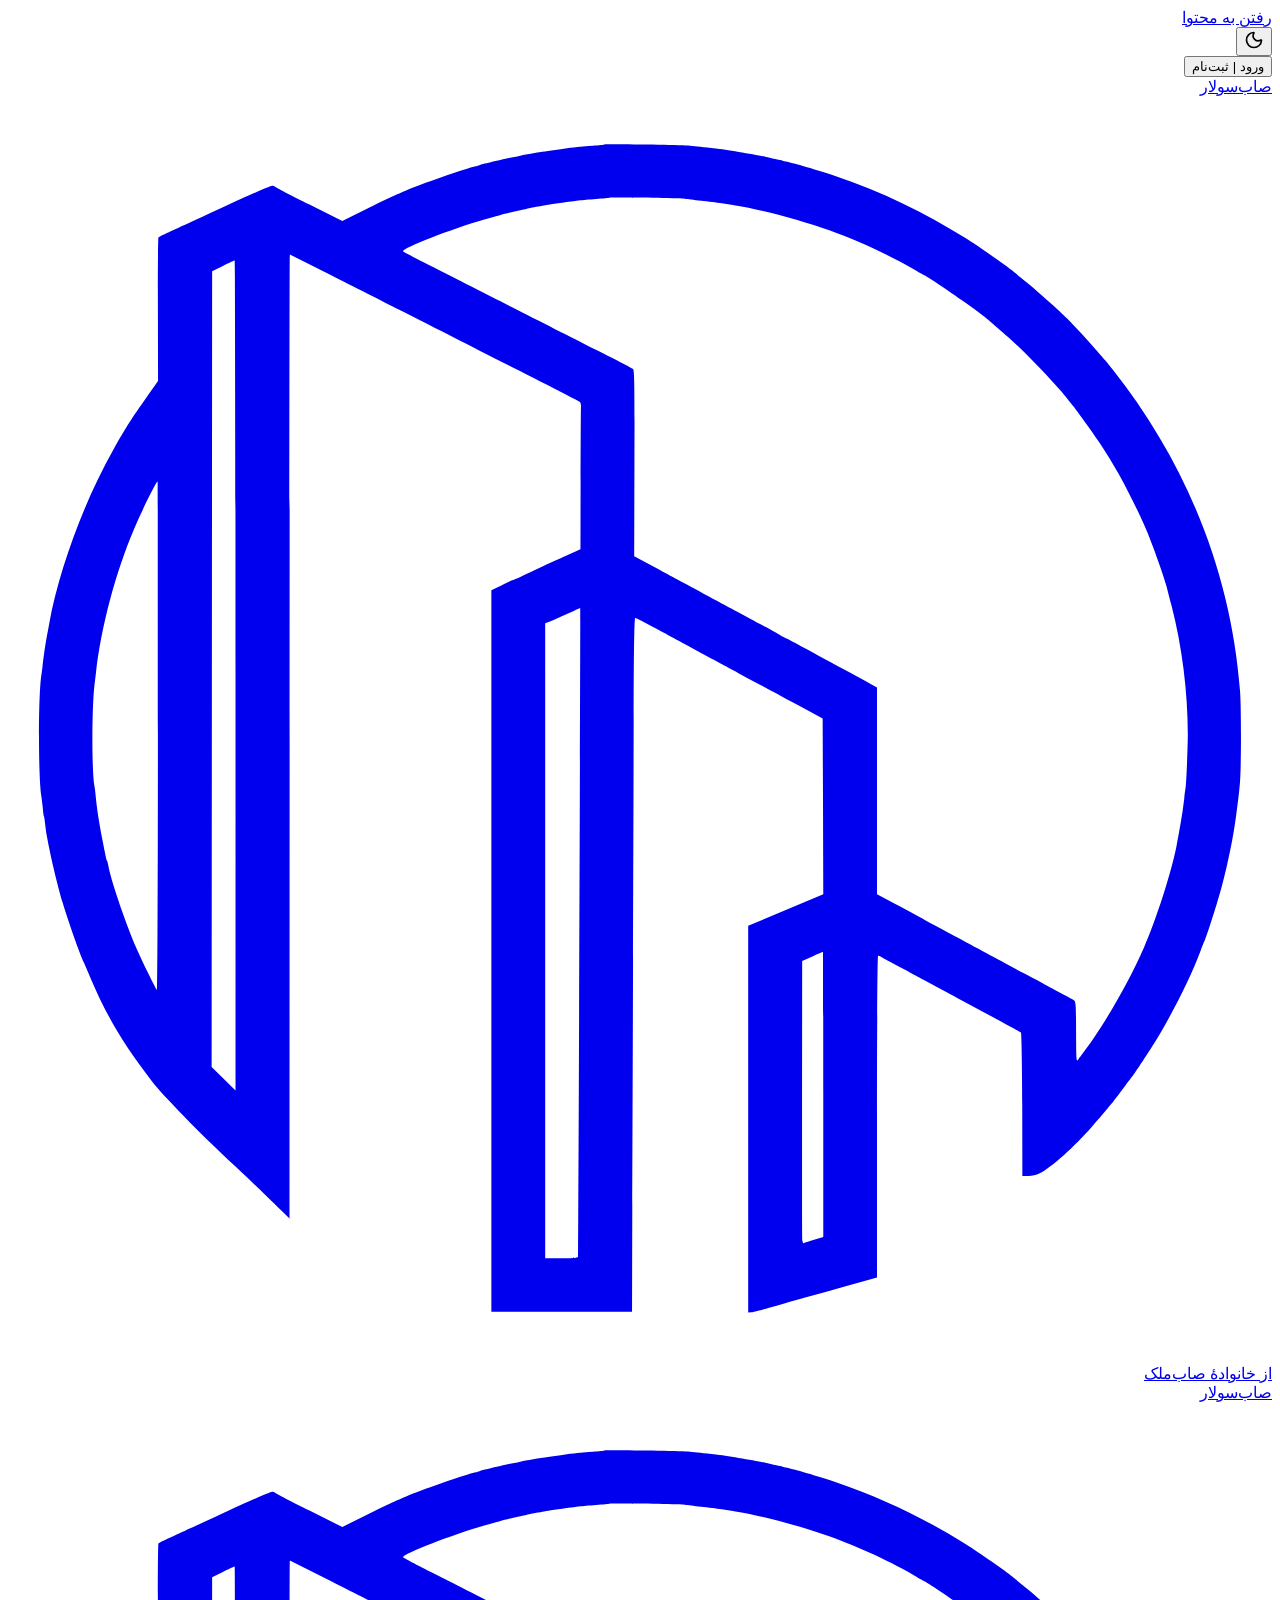
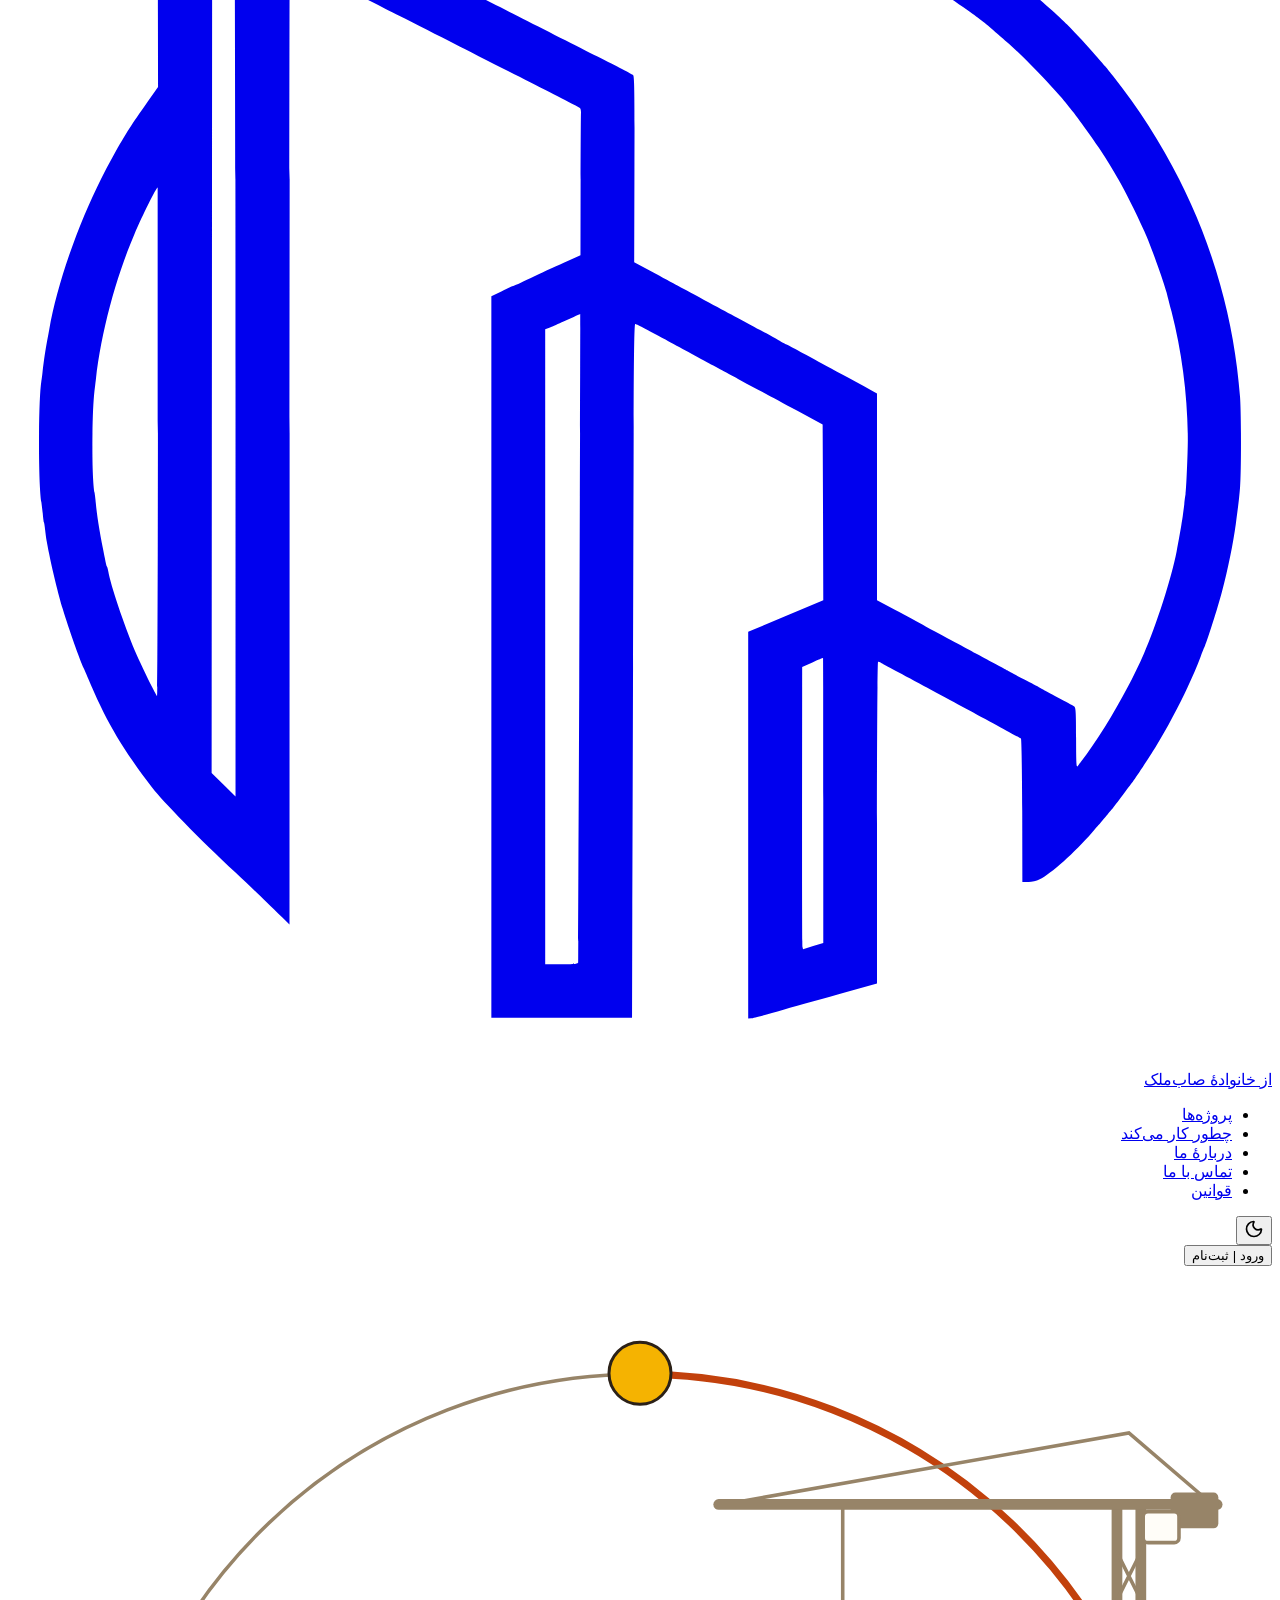
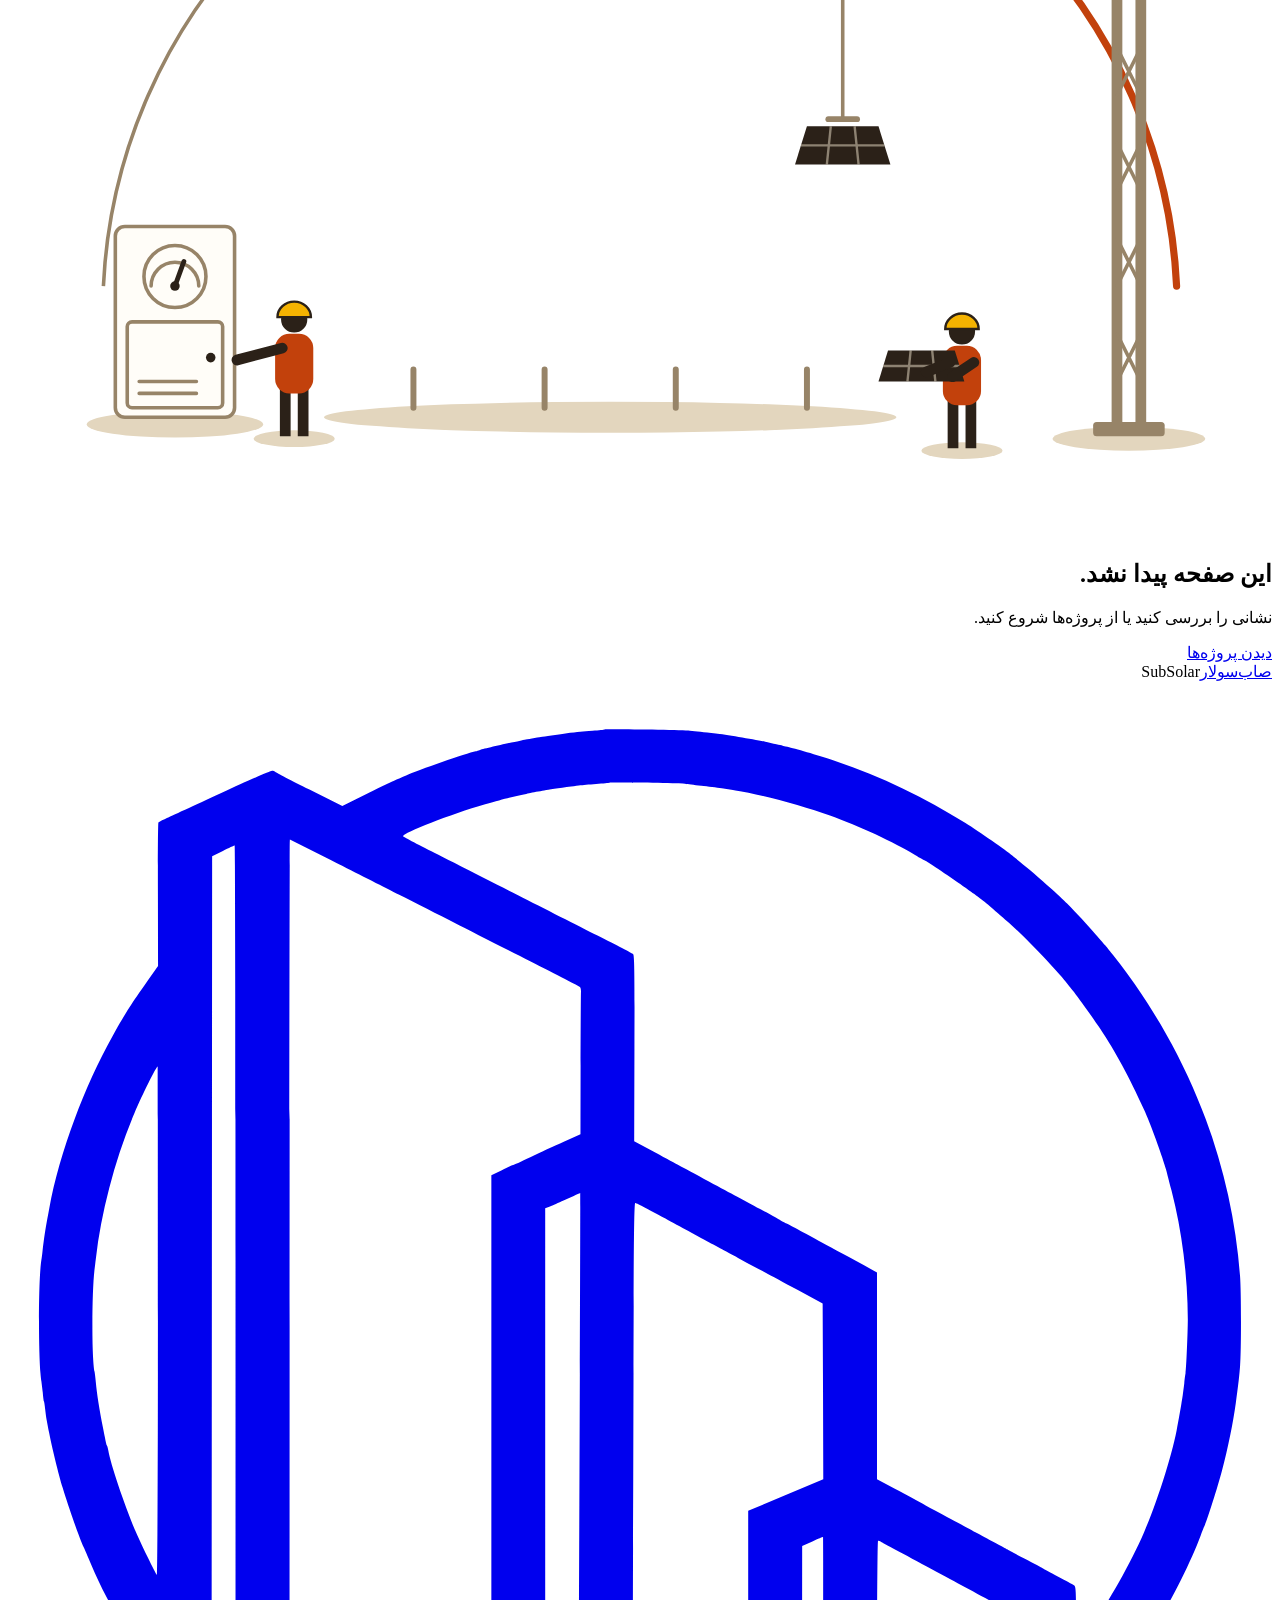
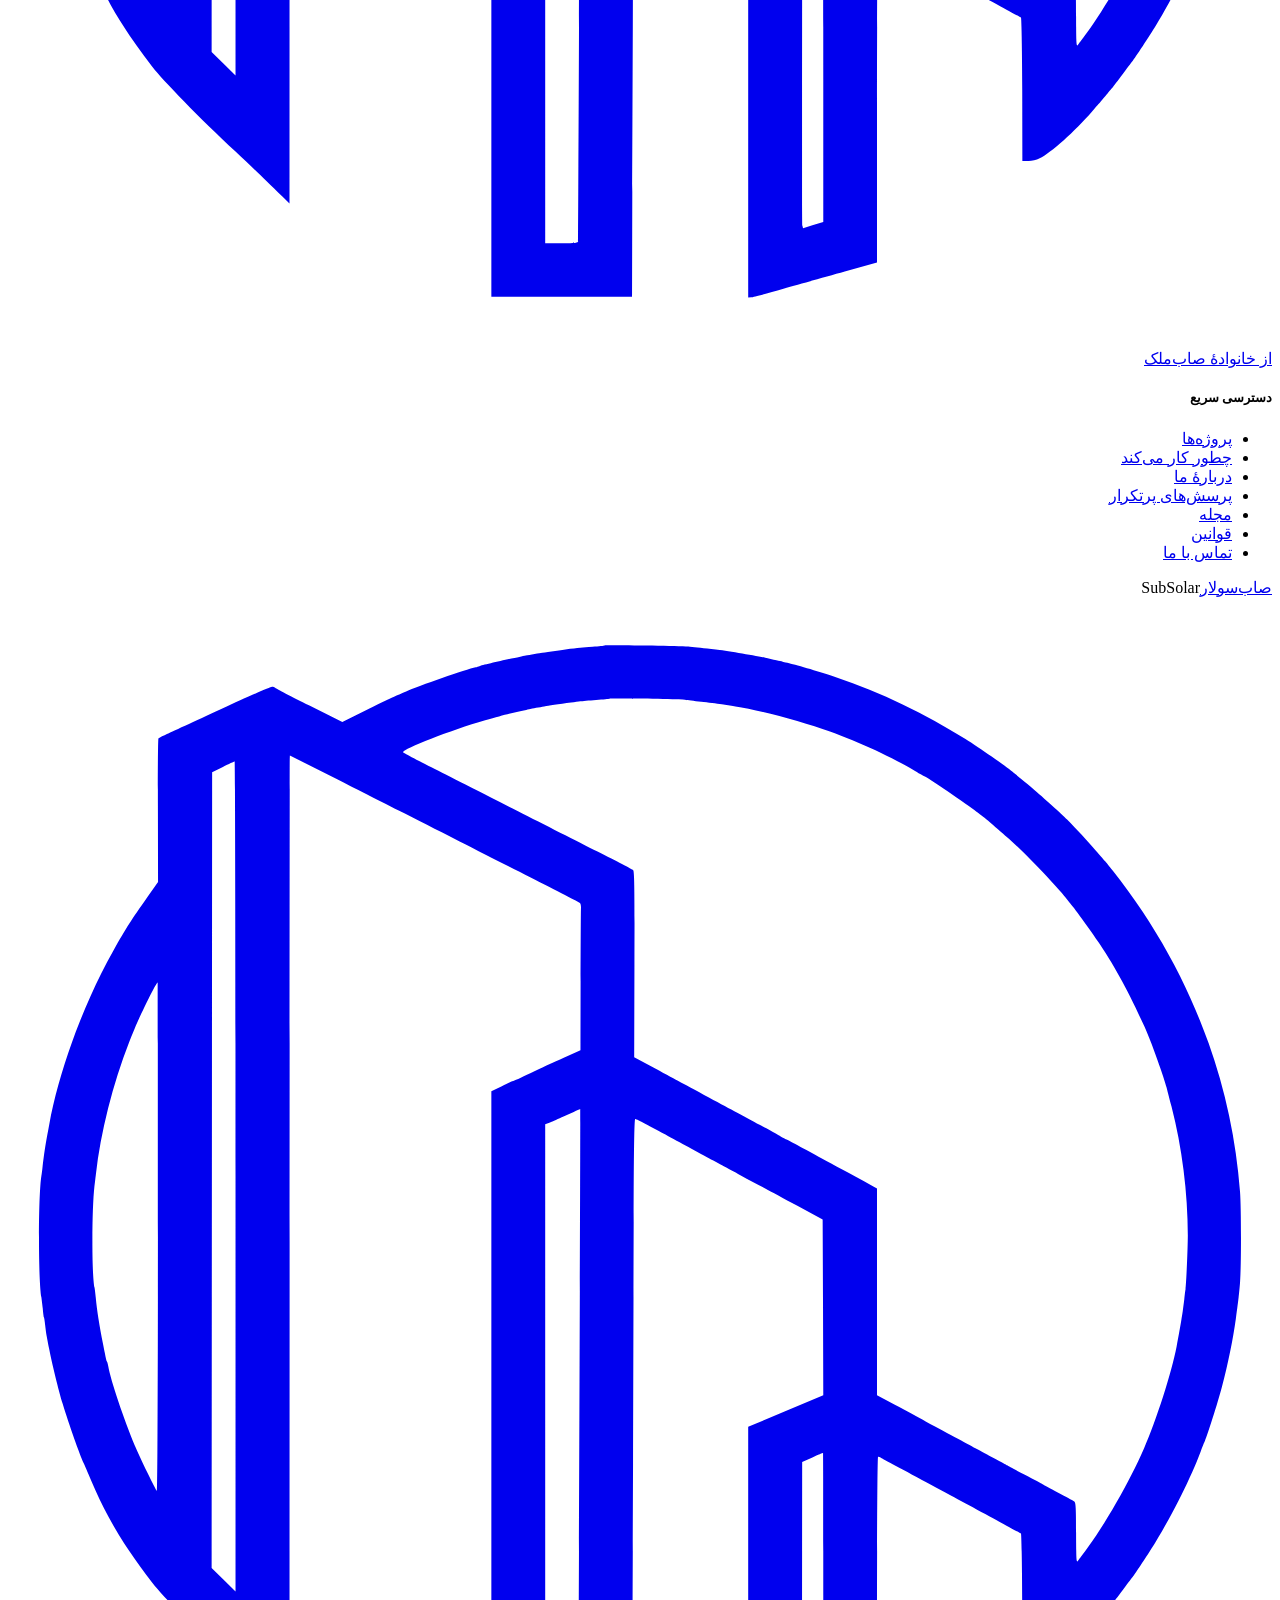
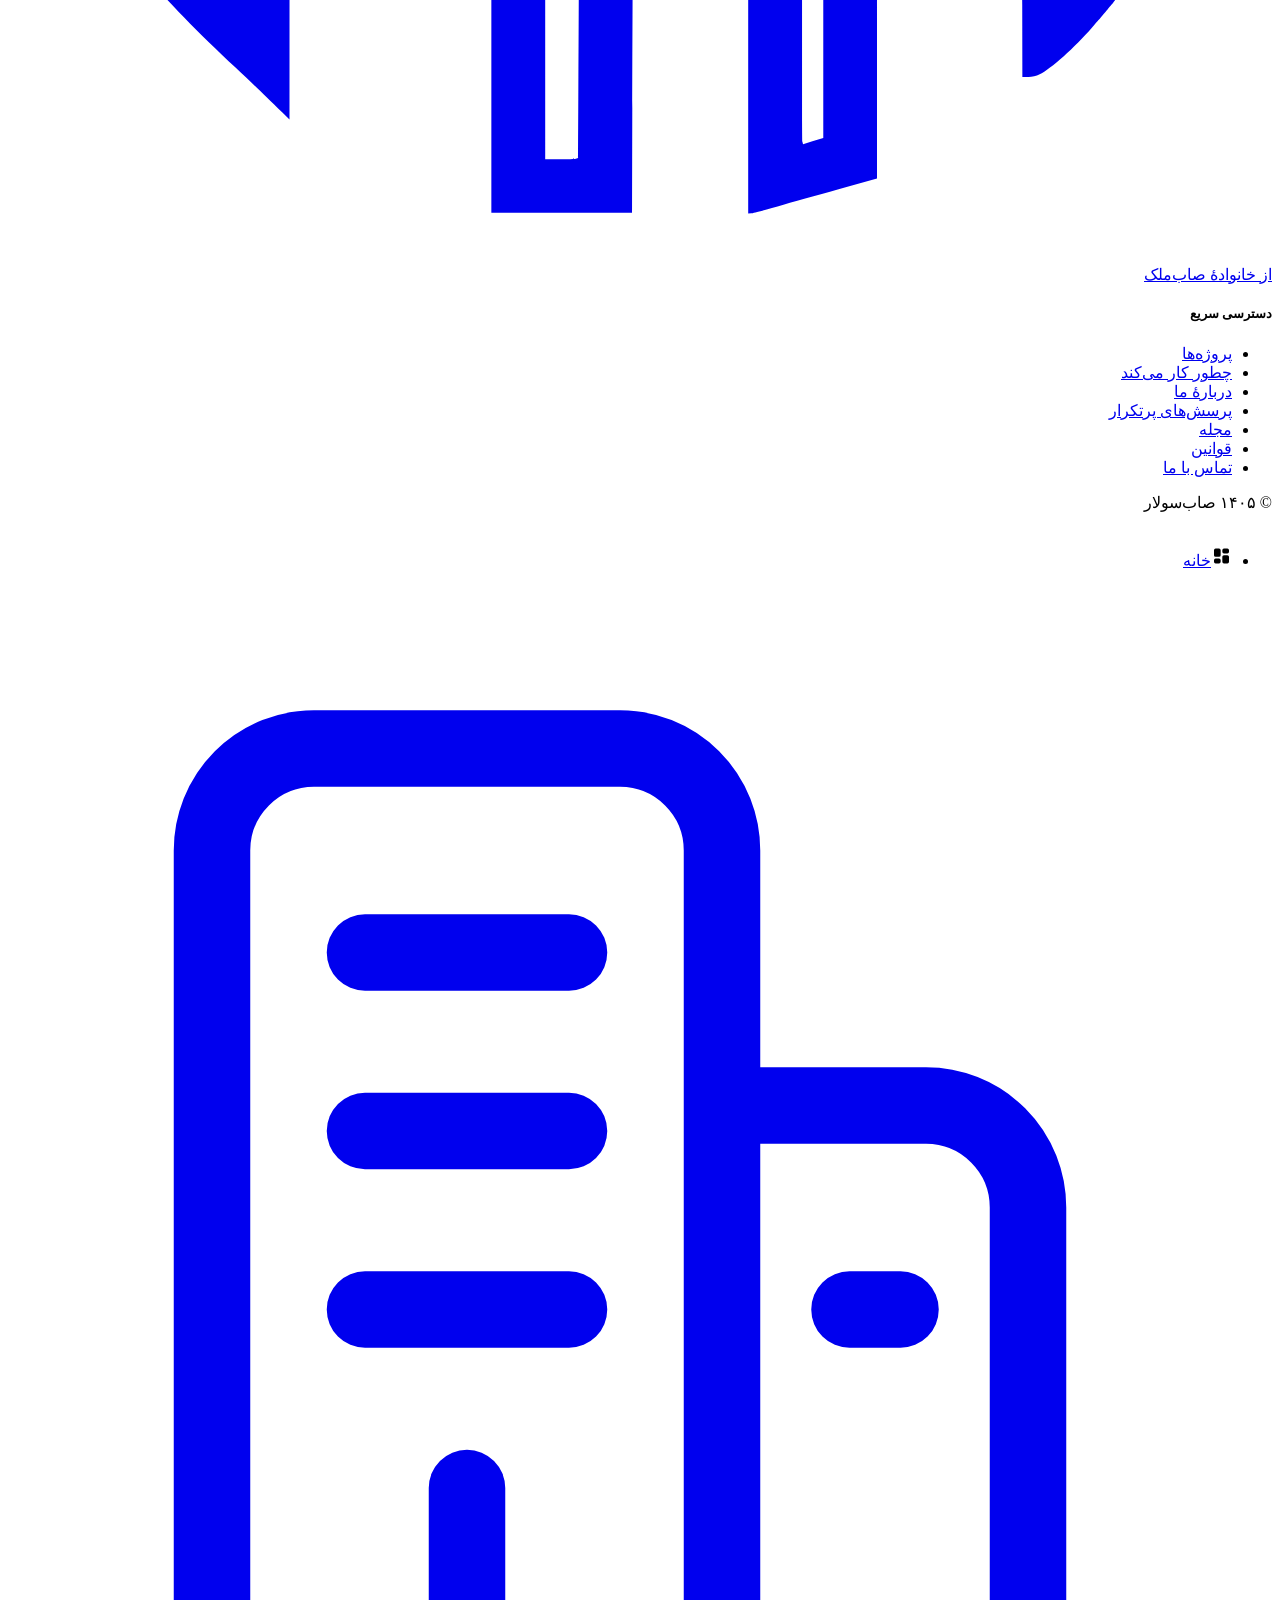
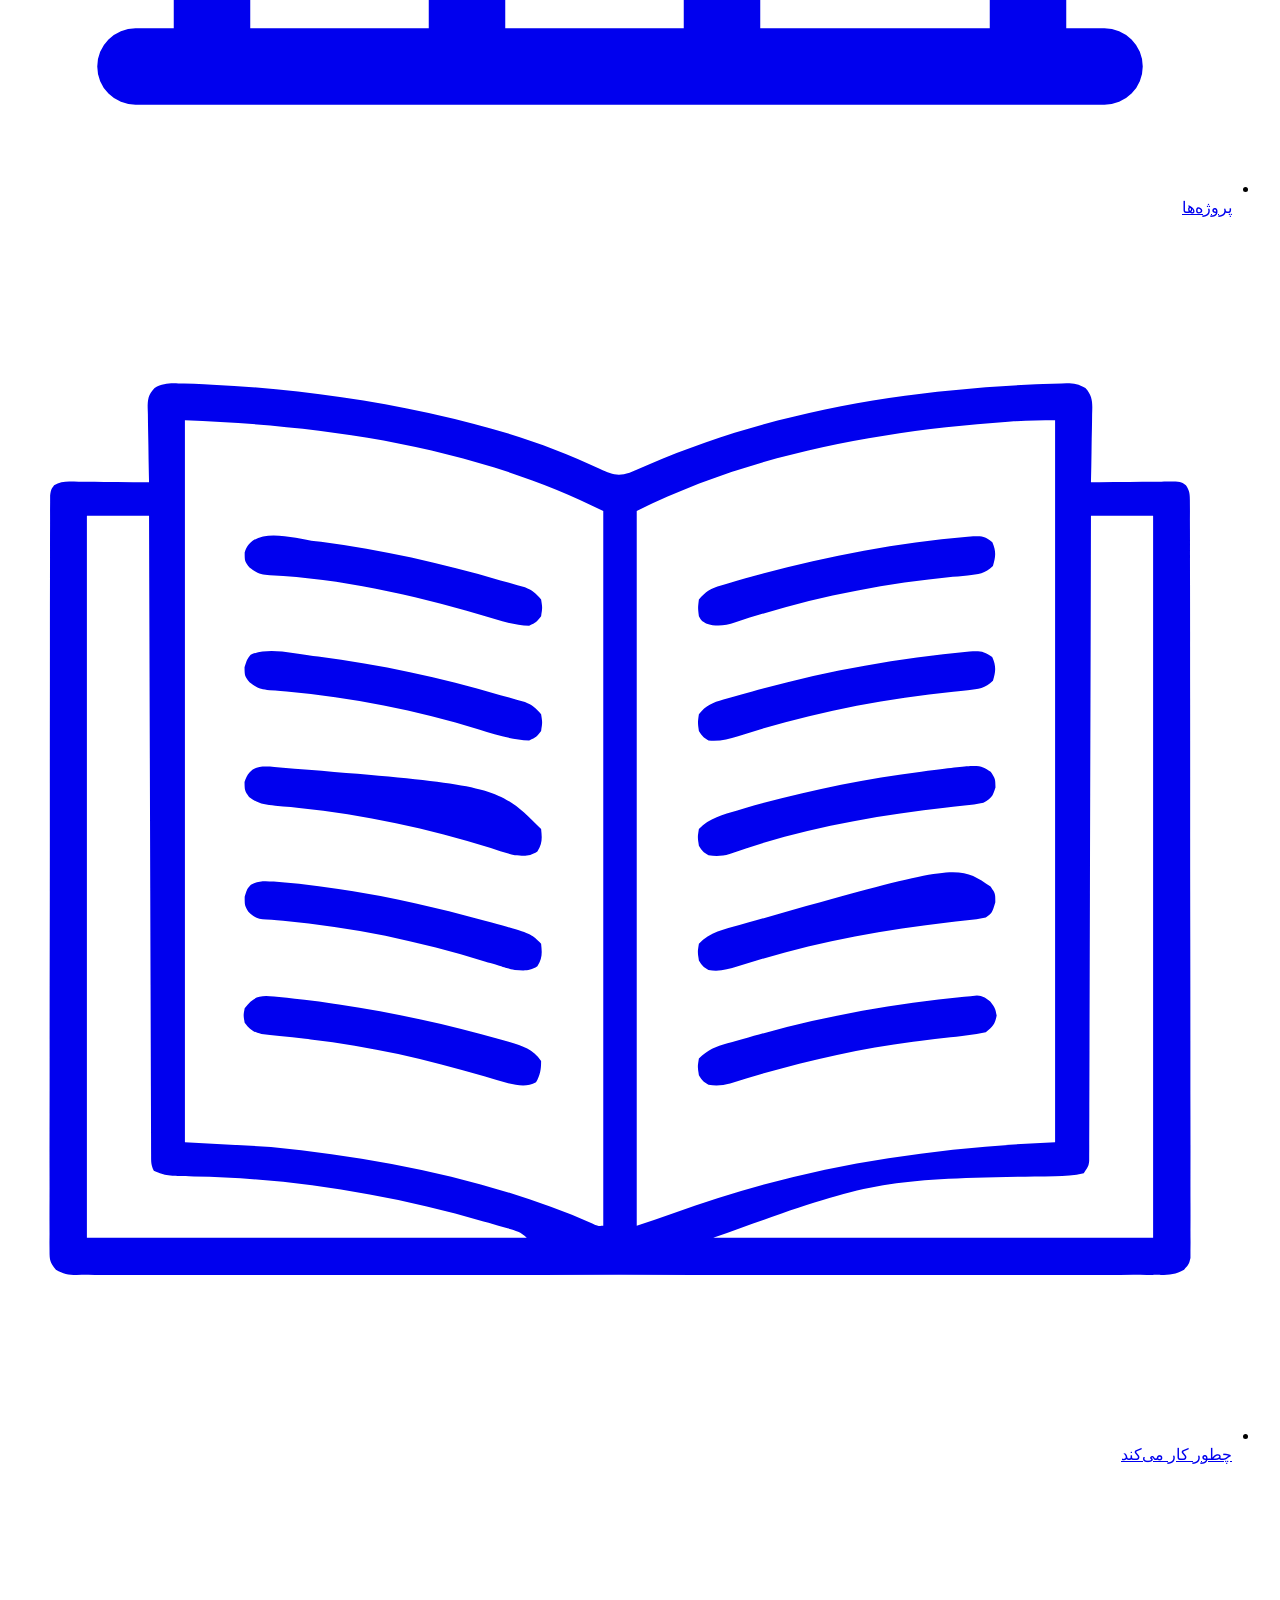
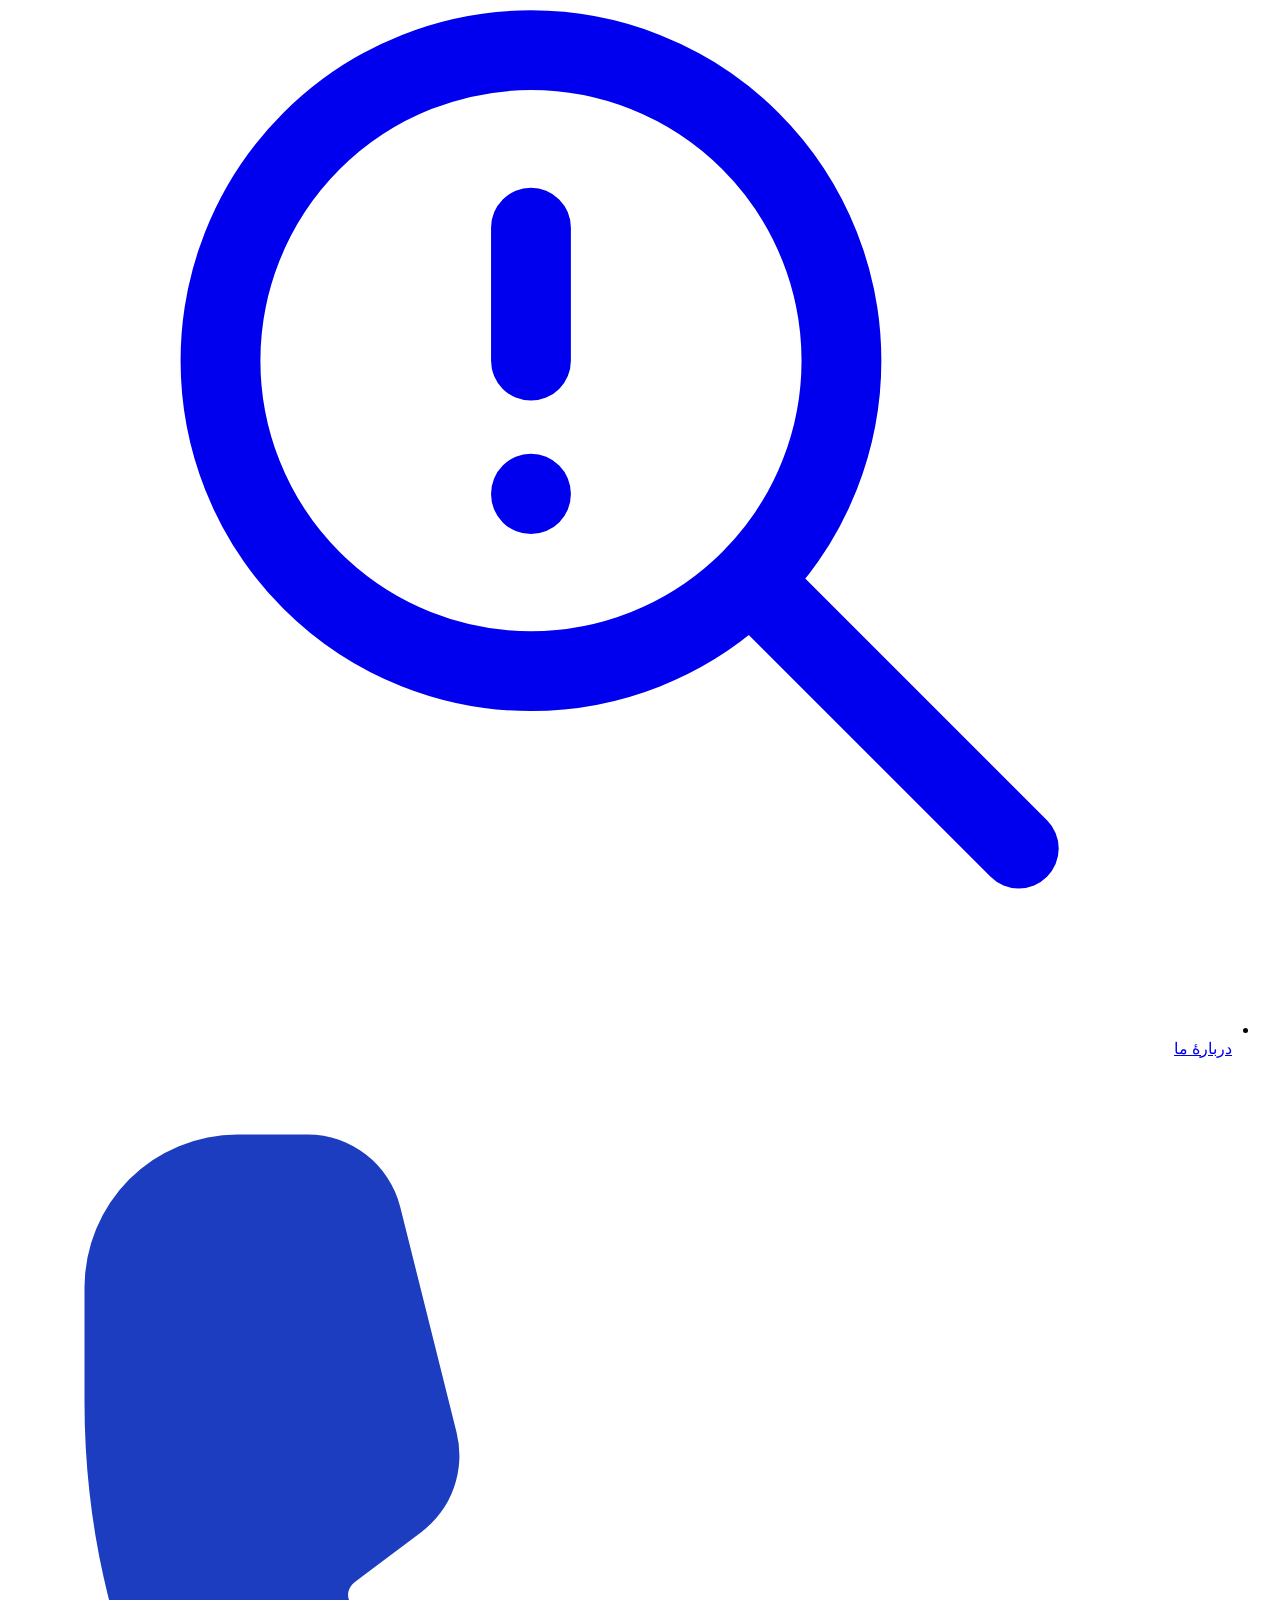
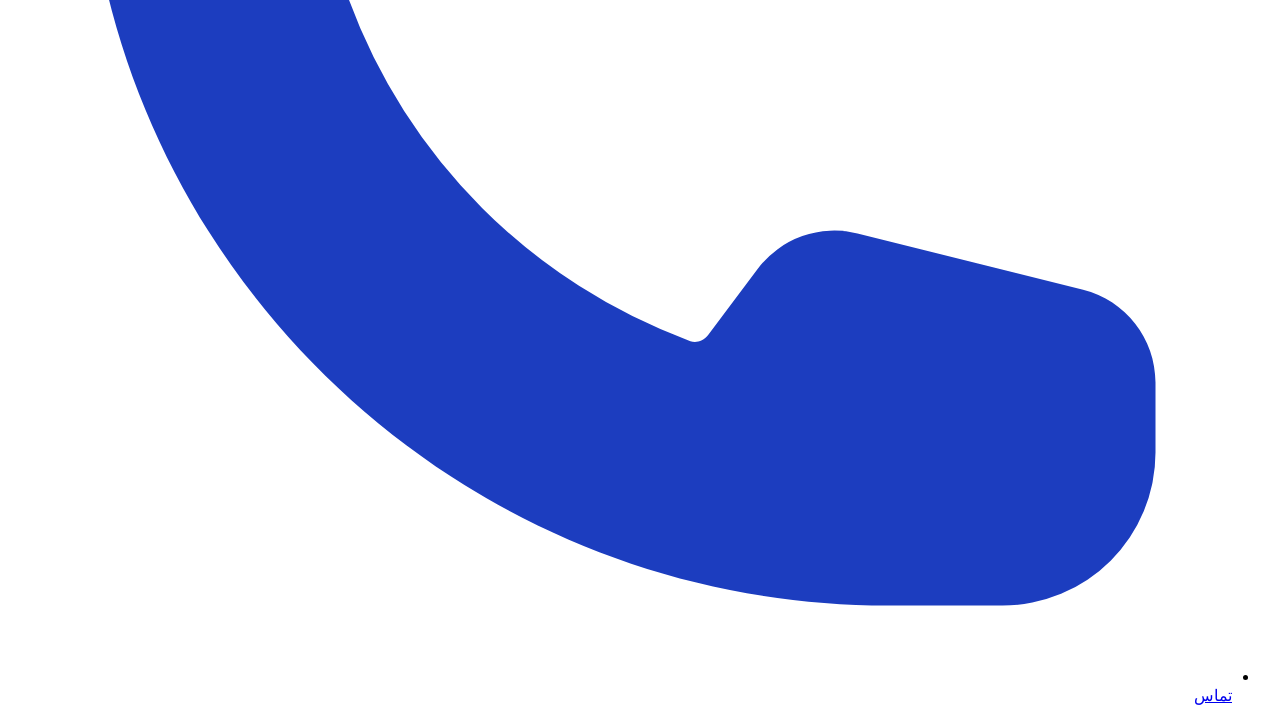
==== 404/index.html @ 93c6f314 "publish: Subsolar v0 static preview from frontend 1aba2d8 Static export (noindex) of the Subsolar v0" ====
<!DOCTYPE html><html lang="fa" dir="rtl"><head><meta charSet="utf-8" data-next-head=""/><meta name="viewport" content="width=device-width, initial-scale=1" data-next-head=""/><link rel="icon" type="image/svg+xml" href="/subsolar-preview/img/subsolar/favicon.svg" data-next-head=""/><meta name="theme-color" content="#1A140F" media="(prefers-color-scheme: dark)" data-next-head=""/><title data-next-head="">این صفحه پیدا نشد | صاب‌سولار</title><link rel="canonical" href="https://subsolar.ir" data-next-head=""/><meta name="robots" content="noindex, nofollow" data-next-head=""/><meta property="og:type" content="website" data-next-head=""/><meta property="og:title" content="این صفحه پیدا نشد | صاب‌سولار" data-next-head=""/><meta property="og:url" content="https://subsolar.ir" data-next-head=""/><meta property="og:image" content="https://subsolar.ir/img/subsolar/og-default.png" data-next-head=""/><meta property="og:site_name" content="صاب‌سولار | SubSolar" data-next-head=""/><meta property="og:locale" content="fa_IR" data-next-head=""/><meta name="twitter:card" content="summary_large_image" data-next-head=""/><meta name="twitter:title" content="این صفحه پیدا نشد | صاب‌سولار" data-next-head=""/><meta name="twitter:image" content="https://subsolar.ir/img/subsolar/og-default.png" data-next-head=""/><meta name="robots" content="noindex, nofollow"/><script>(function(){try{var t=localStorage.getItem("theme");if(t!=="light"&&t!=="dark"){t=window.matchMedia("(prefers-color-scheme: dark)").matches?"dark":"light"}document.documentElement.dataset.theme=t}catch(e){document.documentElement.dataset.theme="light"}})();</script><link rel="preload" href="/subsolar-preview/fonts/IRANYekanXVF.woff" as="font" type="font/woff" crossorigin="anonymous"/><link rel="preload" href="/subsolar-preview/fonts/IRANYekanXVFaNumVF.woff" as="font" type="font/woff" crossorigin="anonymous"/><link rel="preload" href="/subsolar-preview/_next/static/css/d512f4c40791f683.css" as="style"/><link rel="stylesheet" href="/subsolar-preview/_next/static/css/d512f4c40791f683.css" data-n-g=""/><noscript data-n-css=""></noscript><script defer="" nomodule="" src="/subsolar-preview/_next/static/chunks/polyfills-42372ed130431b0a.js"></script><script src="/subsolar-preview/_next/static/chunks/webpack-9609910c7d26acca.js" defer=""></script><script src="/subsolar-preview/_next/static/chunks/framework-985591a94d9048a8.js" defer=""></script><script src="/subsolar-preview/_next/static/chunks/main-281d80231d2e7c9b.js" defer=""></script><script src="/subsolar-preview/_next/static/chunks/pages/_app-473861c928d5f2e2.js" defer=""></script><script src="/subsolar-preview/_next/static/chunks/523-020c225eddc9751d.js" defer=""></script><script src="/subsolar-preview/_next/static/chunks/681-f64f4e513d760323.js" defer=""></script><script src="/subsolar-preview/_next/static/chunks/250-3224ce54be522d39.js" defer=""></script><script src="/subsolar-preview/_next/static/chunks/pages/404-c03c1ba1278ff488.js" defer=""></script><script src="/subsolar-preview/_next/static/FqkFwFVeNHJ_ckEHjAzyf/_buildManifest.js" defer=""></script><script src="/subsolar-preview/_next/static/FqkFwFVeNHJ_ckEHjAzyf/_ssgManifest.js" defer=""></script></head><body><div id="__next"><div class="ss-site" dir="rtl"><a href="#main" class="sr-only focus:not-sr-only focus:fixed focus:right-4 focus:top-4 focus:z-[70] focus:rounded-full focus:bg-surface focus:px-4 focus:py-2">رفتن به محتوا</a><div dir="rtl" class="sticky top-0 z-50 px-2 pt-2 lg:px-4"><header class="relative z-50 w-full rounded-[20px] bg-white text-[#0F172A] shadow-[0_6px_24px_rgba(28,61,191,0.08)] dark:bg-surface dark:text-ink lg:rounded-[40px]" data-header="submelk"><div dir="ltr" class="flex flex-row items-center justify-between rounded-[inherit] border border-[#1C3DBF] px-5 py-2 lg:hidden"><div dir="rtl" class="flex items-center gap-2"><button type="button" data-theme-toggle="true" aria-label="حالت تیره" class="flex h-10 w-10 items-center justify-center rounded-full text-ink hover:bg-surface-2"><svg xmlns="http://www.w3.org/2000/svg" width="20" height="20" viewBox="0 0 24 24" fill="none" stroke="currentColor" stroke-width="2" stroke-linecap="round" stroke-linejoin="round" class="lucide lucide-moon" aria-hidden="true"><path d="M20.985 12.486a9 9 0 1 1-9.473-9.472c.405-.022.617.46.402.803a6 6 0 0 0 8.268 8.268c.344-.215.825-.004.803.401"></path></svg></button></div><div dir="rtl" class="flex items-center gap-3"><div class="flex items-center justify-end gap-2 text-nowrap text-xs sm:text-sm"><button type="button" class="rounded-full bg-[#1C3DBF] py-2 font-bold text-white transition-colors hover:bg-[#16267A] px-5">ورود | ثبت‌نام</button></div><div class="flex shrink-0 flex-col items-start leading-none"><a class="font-extrabold leading-none text-[20px]" href="/subsolar-preview/">صاب‌سولار</a><a href="https://submelk.net" target="_blank" rel="noopener" data-family-line="true" class="inline-flex items-center gap-1.5 font-medium leading-none text-[12px] ss-link-quiet mt-1"><svg xmlns="http://www.w3.org/2000/svg" aria-hidden="true" viewBox="0 0 1000 1000" class="h-[14px] w-[14px] shrink-0"><g fill="currentColor" transform="matrix(.1 0 0 -.1 0 1000)"><path d="M4719 9616c-2-2-44-7-94-10-85-6-106-8-215-21-59-8-170-24-195-29-11-2-42-7-70-11-27-5-52-9-55-10-3 0-23-4-45-9-67-12-299-66-315-73-8-3-22-7-30-9-69-14-454-148-555-194-22-10-65-28-95-41-30-12-134-62-230-111l-175-87-260 130c-143 72-264 135-269 140-6 5-18 9-28 9s-191-79-401-176-407-188-437-202c-30-13-57-28-60-32-3-5-5-262-4-572l1-563-81-115c-137-195-163-234-276-435-230-408-430-952-504-1370-3-16-10-55-16-85-12-63-27-163-36-241-3-30-7-65-10-79-25-156-25-816 0-960 2-14 7-54 11-89 3-36 7-67 9-70s7-31 10-62c4-31 8-65 10-75 2-11 11-59 21-109 19-102 77-338 107-435 53-172 132-397 168-475 5-11 30-69 56-130 126-296 256-515 484-811 86-111 372-404 660-674 131-123 214-203 371-356l56-55 1 3783c0 2081 1 3797 1 3814l1 31 323-163c177-90 421-214 542-275s319-162 440-223c121-62 391-199 600-305s385-197 390-201c6-5 9-23 8-42-1-18-2-278-3-578l-1-545-132-60c-73-32-192-88-265-122-73-35-135-63-138-63-2 0-42-18-87-40l-83-41V382h1113l2 832c2 457 4 1326 6 1931s4 1466 5 1913c1 554 5 812 12 812 6 0 43-17 82-39 39-21 103-55 141-76 39-21 117-63 175-95s141-77 185-100 103-55 130-70c28-15 79-43 115-62 183-98 272-146 455-245l200-108 3-696 2-695-297-124-297-125V375l25 2c13 1 128 32 254 68 127 36 345 97 485 136l255 71v1270c0 699 4 1272 8 1275s13 0 20-5 62-35 122-67c61-32 187-100 280-150 94-51 211-114 260-140 223-119 441-238 449-245 4-5 9-262 10-571l1-563 45-1c28-1 63 8 92 22 86 42 280 215 413 369 28 31 55 62 60 68 6 6 30 36 55 66s47 57 51 60c3 3 39 50 80 105s76 102 79 105c9 9 137 204 178 271 140 230 284 520 358 719 13 36 28 74 34 85 19 42 100 297 134 426 48 182 88 378 110 539 20 150 26 198 33 285 10 126 10 588 0 720-69 917-417 1796-1006 2540-31 39-58 72-61 75s-36 41-75 85c-58 67-156 173-226 244-48 50-228 210-314 281-55 45-109 90-120 99-44 37-265 191-370 257-315 200-669 370-1025 490-108 37-308 96-370 110-19 4-39 9-45 10-5 2-23 6-40 9-16 3-55 12-85 20-58 14-334 61-410 69-99 11-157 17-205 22-57 7-670 15-676 10m646-430c22-3 85-10 140-16s125-15 155-20 73-12 95-16c178-26 530-119 748-199 228-82 508-212 673-312 39-24 74-43 77-43 10 0 317-209 392-266 38-30 82-63 97-74 14-12 41-34 60-51 18-16 63-55 100-87 117-99 427-421 477-496 8-11 18-23 21-26 16-12 165-216 237-325 132-200 227-375 353-650 46-100 151-391 176-485 2-8 19-76 39-150 83-323 129-681 129-1020 0-109-12-394-18-427-2-10-7-45-10-78-4-33-9-71-11-85s-6-43-10-65c-4-33-24-141-40-226-39-204-160-581-257-803-125-288-337-651-501-861-4-5-14-19-22-30-13-18-14 9-15 220 0 218-2 241-17 251-10 6-67 37-128 69-60 32-114 61-120 65-5 4-68 38-140 75-71 37-134 71-140 75-5 4-50 29-100 55-49 26-112 60-140 75-49 27-214 116-405 218-52 28-160 86-240 129l-145 78v1636l-50 28c-147 80-301 164-390 211-55 29-139 75-188 102-48 26-89 48-91 48-3 0-31 15-63 34-32 18-96 53-143 78-133 72-212 114-405 218-99 53-209 113-245 132s-128 69-205 111l-141 76 2 735c2 582 0 737-10 745-7 6-134 72-282 147s-431 218-629 319-481 244-630 320c-148 75-274 140-278 145-21 20 368 173 648 254 151 44 215 61 325 82 14 3 32 7 40 9 8 3 33 7 55 10 22 4 47 8 55 10 15 5 110 18 205 30 28 4 60 8 73 10s69 7 125 11c56 3 103 8 105 9 6 5 565-3 607-9M1800 5416V2132l-94 94-95 93 2 3148 2 3147 85 42c47 24 88 43 93 43 4 1 7-1477 7-3283m-614-481c0-1108-3-2012-7-2008-13 13-134 263-177 363-84 200-191 518-208 620-3 19-8 38-11 42-5 9-5 8-32 143-26 129-49 273-56 355-3 36-8 74-10 85-23 107-23 615-1 805 3 19 7 60 11 90 41 367 155 798 305 1150 65 152 173 370 184 370 1 0 2-907 2-2015m3338-427c-6-1993-13-3670-13-3688-1-13-21-16-131-16l-130 1v5023l38 15c20 8 69 29 107 47 90 42 130 59 132 60 1 0 0-649-3-1442m1926-2406V974l-80-25-80-26-5 21c-2 12-3 514-3 1117l1 1096 81 36c45 19 82 35 84 36 1 1 2-507 2-1127"></path></g></svg><span>از خانوادهٔ صاب‌ملک</span></a></div></div></div><div class="hidden flex-row justify-between rounded-[inherit] border border-[#1C3DBF] px-8 lg:flex"><div class="flex flex-1 basis-[663px] items-center"><div class="ml-9 flex flex-shrink-0 flex-grow-0 items-center"><div class="flex shrink-0 flex-col items-start leading-none"><a class="font-extrabold leading-none text-[22px]" href="/subsolar-preview/">صاب‌سولار</a><a href="https://submelk.net" target="_blank" rel="noopener" data-family-line="true" class="inline-flex items-center gap-1.5 font-medium leading-none text-[12px] ss-link-quiet mt-1"><svg xmlns="http://www.w3.org/2000/svg" aria-hidden="true" viewBox="0 0 1000 1000" class="h-[14px] w-[14px] shrink-0"><g fill="currentColor" transform="matrix(.1 0 0 -.1 0 1000)"><path d="M4719 9616c-2-2-44-7-94-10-85-6-106-8-215-21-59-8-170-24-195-29-11-2-42-7-70-11-27-5-52-9-55-10-3 0-23-4-45-9-67-12-299-66-315-73-8-3-22-7-30-9-69-14-454-148-555-194-22-10-65-28-95-41-30-12-134-62-230-111l-175-87-260 130c-143 72-264 135-269 140-6 5-18 9-28 9s-191-79-401-176-407-188-437-202c-30-13-57-28-60-32-3-5-5-262-4-572l1-563-81-115c-137-195-163-234-276-435-230-408-430-952-504-1370-3-16-10-55-16-85-12-63-27-163-36-241-3-30-7-65-10-79-25-156-25-816 0-960 2-14 7-54 11-89 3-36 7-67 9-70s7-31 10-62c4-31 8-65 10-75 2-11 11-59 21-109 19-102 77-338 107-435 53-172 132-397 168-475 5-11 30-69 56-130 126-296 256-515 484-811 86-111 372-404 660-674 131-123 214-203 371-356l56-55 1 3783c0 2081 1 3797 1 3814l1 31 323-163c177-90 421-214 542-275s319-162 440-223c121-62 391-199 600-305s385-197 390-201c6-5 9-23 8-42-1-18-2-278-3-578l-1-545-132-60c-73-32-192-88-265-122-73-35-135-63-138-63-2 0-42-18-87-40l-83-41V382h1113l2 832c2 457 4 1326 6 1931s4 1466 5 1913c1 554 5 812 12 812 6 0 43-17 82-39 39-21 103-55 141-76 39-21 117-63 175-95s141-77 185-100 103-55 130-70c28-15 79-43 115-62 183-98 272-146 455-245l200-108 3-696 2-695-297-124-297-125V375l25 2c13 1 128 32 254 68 127 36 345 97 485 136l255 71v1270c0 699 4 1272 8 1275s13 0 20-5 62-35 122-67c61-32 187-100 280-150 94-51 211-114 260-140 223-119 441-238 449-245 4-5 9-262 10-571l1-563 45-1c28-1 63 8 92 22 86 42 280 215 413 369 28 31 55 62 60 68 6 6 30 36 55 66s47 57 51 60c3 3 39 50 80 105s76 102 79 105c9 9 137 204 178 271 140 230 284 520 358 719 13 36 28 74 34 85 19 42 100 297 134 426 48 182 88 378 110 539 20 150 26 198 33 285 10 126 10 588 0 720-69 917-417 1796-1006 2540-31 39-58 72-61 75s-36 41-75 85c-58 67-156 173-226 244-48 50-228 210-314 281-55 45-109 90-120 99-44 37-265 191-370 257-315 200-669 370-1025 490-108 37-308 96-370 110-19 4-39 9-45 10-5 2-23 6-40 9-16 3-55 12-85 20-58 14-334 61-410 69-99 11-157 17-205 22-57 7-670 15-676 10m646-430c22-3 85-10 140-16s125-15 155-20 73-12 95-16c178-26 530-119 748-199 228-82 508-212 673-312 39-24 74-43 77-43 10 0 317-209 392-266 38-30 82-63 97-74 14-12 41-34 60-51 18-16 63-55 100-87 117-99 427-421 477-496 8-11 18-23 21-26 16-12 165-216 237-325 132-200 227-375 353-650 46-100 151-391 176-485 2-8 19-76 39-150 83-323 129-681 129-1020 0-109-12-394-18-427-2-10-7-45-10-78-4-33-9-71-11-85s-6-43-10-65c-4-33-24-141-40-226-39-204-160-581-257-803-125-288-337-651-501-861-4-5-14-19-22-30-13-18-14 9-15 220 0 218-2 241-17 251-10 6-67 37-128 69-60 32-114 61-120 65-5 4-68 38-140 75-71 37-134 71-140 75-5 4-50 29-100 55-49 26-112 60-140 75-49 27-214 116-405 218-52 28-160 86-240 129l-145 78v1636l-50 28c-147 80-301 164-390 211-55 29-139 75-188 102-48 26-89 48-91 48-3 0-31 15-63 34-32 18-96 53-143 78-133 72-212 114-405 218-99 53-209 113-245 132s-128 69-205 111l-141 76 2 735c2 582 0 737-10 745-7 6-134 72-282 147s-431 218-629 319-481 244-630 320c-148 75-274 140-278 145-21 20 368 173 648 254 151 44 215 61 325 82 14 3 32 7 40 9 8 3 33 7 55 10 22 4 47 8 55 10 15 5 110 18 205 30 28 4 60 8 73 10s69 7 125 11c56 3 103 8 105 9 6 5 565-3 607-9M1800 5416V2132l-94 94-95 93 2 3148 2 3147 85 42c47 24 88 43 93 43 4 1 7-1477 7-3283m-614-481c0-1108-3-2012-7-2008-13 13-134 263-177 363-84 200-191 518-208 620-3 19-8 38-11 42-5 9-5 8-32 143-26 129-49 273-56 355-3 36-8 74-10 85-23 107-23 615-1 805 3 19 7 60 11 90 41 367 155 798 305 1150 65 152 173 370 184 370 1 0 2-907 2-2015m3338-427c-6-1993-13-3670-13-3688-1-13-21-16-131-16l-130 1v5023l38 15c20 8 69 29 107 47 90 42 130 59 132 60 1 0 0-649-3-1442m1926-2406V974l-80-25-80-26-5 21c-2 12-3 514-3 1117l1 1096 81 36c45 19 82 35 84 36 1 1 2-507 2-1127"></path></g></svg><span>از خانوادهٔ صاب‌ملک</span></a></div></div><div class="flex flex-1 items-center gap-8"><ul class="flex w-full max-w-[600px] items-center gap-x-6"><li class="group relative cursor-pointer pb-3 pt-3 text-center"><a class="font-semibold transition-colors duration-500 hover:text-[#1C3DBF] " href="/subsolar-preview/projects/">پروژه‌ها</a></li><li class="group relative cursor-pointer pb-3 pt-3 text-center"><a class="font-semibold transition-colors duration-500 hover:text-[#1C3DBF] " href="/subsolar-preview/how-it-works/">چطور کار می‌کند</a></li><li class="group relative cursor-pointer pb-3 pt-3 text-center"><a class="font-semibold transition-colors duration-500 hover:text-[#1C3DBF] " href="/subsolar-preview/about/">دربارهٔ ما</a></li><li class="group relative cursor-pointer pb-3 pt-3 text-center"><a class="font-semibold transition-colors duration-500 hover:text-[#1C3DBF] " href="/subsolar-preview/contact/">تماس با ما</a></li><li class="group relative cursor-pointer pb-3 pt-3 text-center"><a class="font-semibold transition-colors duration-500 hover:text-[#1C3DBF] " href="/subsolar-preview/rules/">قوانین</a></li></ul></div></div><div class="flex items-center gap-3 py-0"><button type="button" data-theme-toggle="true" aria-label="حالت تیره" class="flex h-10 w-10 items-center justify-center rounded-full text-ink hover:bg-surface-2"><svg xmlns="http://www.w3.org/2000/svg" width="20" height="20" viewBox="0 0 24 24" fill="none" stroke="currentColor" stroke-width="2" stroke-linecap="round" stroke-linejoin="round" class="lucide lucide-moon" aria-hidden="true"><path d="M20.985 12.486a9 9 0 1 1-9.473-9.472c.405-.022.617.46.402.803a6 6 0 0 0 8.268 8.268c.344-.215.825-.004.803.401"></path></svg></button><div class="flex items-center justify-end gap-2 text-nowrap text-xs sm:text-sm"><button type="button" class="rounded-full bg-[#1C3DBF] py-2 font-bold text-white transition-colors hover:bg-[#16267A] px-8">ورود | ثبت‌نام</button></div></div></div></header></div><main id="main" class="pb-28 lg:pb-10"><section class="mx-auto w-full max-w-[1264px] px-4 md:px-8 flex flex-col items-center gap-4 py-16 text-center"><div class="ss-ph flex items-center justify-center w-full max-w-[560px]" data-placeholder="ph-not-found" aria-hidden="true"><svg xmlns="http://www.w3.org/2000/svg" fill="none" viewBox="0 0 1060 730" preserveAspectRatio="xMidYMid meet"><style>@keyframes nfDone{0%{stroke-dashoffset:100}to{stroke-dashoffset:0}}@keyframes nfSun{0%{transform:translate(450px,430px);opacity:0}5%,95%{opacity:1}12.5%{transform:translate(410px,263.9px)}25%{transform:translate(311.2px,124.7px)}37.5%{transform:translate(167.7px,32.4px)}50%{transform:translate(0,0)}62.5%{transform:translate(-167.7px,32.4px)}75%{transform:translate(-311.2px,124.7px)}87.5%{transform:translate(-410px,263.9px)}to{transform:translate(-450px,430px);opacity:0}}@keyframes nfLand{0%,5%,99%,to{opacity:0;transform:translateY(-24px)}11%,93%{opacity:1;transform:translateY(0)}}@keyframes nfLand2{0%,18%,99%,to{opacity:0;transform:translateY(-24px)}24%,93%{opacity:1;transform:translateY(0)}}@keyframes nfLand3{0%,31%,99%,to{opacity:0;transform:translateY(-24px)}37%,93%{opacity:1;transform:translateY(0)}}@keyframes nfLand4{0%,44%,99%,to{opacity:0;transform:translateY(-24px)}50%,93%{opacity:1;transform:translateY(0)}}@keyframes nfSway{0%,to{transform:rotate(0)}50%{transform:rotate(-.7deg)}}@keyframes nfHoist{0%,to{transform:translateY(0)}50%{transform:translateY(-60px)}}@keyframes nfCable{0%,to{transform:scaleY(1)}50%{transform:scaleY(.667)}}@keyframes nfNdl{0%{transform:rotate(-80deg)}40%{transform:rotate(38deg)}55%{transform:rotate(8deg)}68%{transform:rotate(26deg)}80%,to{transform:rotate(20deg)}}@keyframes nfDoor{0%,20%,85%,to{transform:scaleX(1)}35%,70%{transform:scaleX(.2)}}@keyframes nfBob{0%,to{transform:translateY(0)}50%{transform:translateY(-4px)}}@keyframes nfWalk{0%{transform:translateX(150px);opacity:0}8%{opacity:1}70%,92%{transform:translateX(0);opacity:1}to{transform:translateX(0);opacity:0}}.not-found_svg__nf-trk{stroke:var(--ph-line,#978468);stroke-width:3}.not-found_svg__nf-arc{stroke:var(--ph-arc,#C2410C);stroke-width:6;stroke-linecap:round;stroke-dasharray:100;stroke-dashoffset:50;animation:nfDone 16s linear infinite}.not-found_svg__nf-sun{fill:var(--ph-sun,#F5B301);stroke:var(--ph-sun-stroke,#2B2118);stroke-width:2.5;animation:nfSun 16s linear infinite}.not-found_svg__nf-shd{fill:var(--ph-ground,#E3D6BE)}.not-found_svg__nf-pn{fill:var(--ph-panel,#2B2118)}.not-found_svg__nf-gr{stroke:var(--ph-panel-grid,#EFE3CC);stroke-width:2;opacity:.5}.not-found_svg__nf-ln{stroke:var(--ph-line,#978468);stroke-linecap:round}.not-found_svg__nf-w3{stroke-width:3}.not-found_svg__nf-w5{stroke-width:5}.not-found_svg__nf-w9{stroke-width:9}.not-found_svg__nf-lf{fill:var(--ph-line,#978468)}.not-found_svg__nf-fr{fill:var(--ph-frame,#FFFDF8);stroke:var(--ph-line,#978468);stroke-width:3}.not-found_svg__nf-ink{fill:var(--ph-ink,#2B2118)}.not-found_svg__nf-arm{stroke:var(--ph-ink,#2B2118);stroke-width:9;stroke-linecap:round}.not-found_svg__nf-vest{fill:var(--ph-primary,#C2410C)}.not-found_svg__nf-hat{fill:var(--ph-sun,#F5B301);stroke:var(--ph-sun-stroke,#2B2118);stroke-width:2}.not-found_svg__nf-ndl{stroke:var(--ph-ink,#2B2118);stroke-width:4;stroke-linecap:round;transform-box:fill-box;transform-origin:50% 100%;transform:rotate(20deg);animation:nfNdl 3.8s ease-in-out infinite}.not-found_svg__nf-land{animation:nfLand 16s ease-out infinite both}.not-found_svg__nf-l2{animation-name:nfLand2}.not-found_svg__nf-l3{animation-name:nfLand3}.not-found_svg__nf-l4{animation-name:nfLand4}.not-found_svg__nf-crane{transform-origin:940px 640px;animation:nfSway 6s ease-in-out infinite}.not-found_svg__nf-hoist{animation:nfHoist 4s ease-in-out infinite}.not-found_svg__nf-cab,.not-found_svg__nf-door{transform-box:fill-box;transform-origin:center top;animation:nfCable 4s ease-in-out infinite}.not-found_svg__nf-door{transform-origin:left center;animation:nfDoor 8s ease-in-out infinite}.not-found_svg__nf-bob{animation:nfBob 3.2s ease-in-out infinite}.not-found_svg__nf-walk{animation:nfWalk 8s ease-in-out infinite}@media (prefers-reduced-motion:reduce){.not-found_svg__nf-arc,.not-found_svg__nf-bob,.not-found_svg__nf-cab,.not-found_svg__nf-crane,.not-found_svg__nf-door,.not-found_svg__nf-hoist,.not-found_svg__nf-land,.not-found_svg__nf-ndl,.not-found_svg__nf-sun,.not-found_svg__nf-walk{animation:none}}</style><path d="M980 520a450.5 450.5 0 0 0-900 0" class="not-found_svg__nf-trk"></path><path d="M980 520a450.5 450.5 0 0 0-900 0" class="not-found_svg__nf-arc" pathLength="100"></path><circle cx="530" cy="90" r="26" class="not-found_svg__nf-sun"></circle><ellipse cx="140" cy="636" class="not-found_svg__nf-shd" rx="74" ry="11"></ellipse><ellipse cx="505" cy="630" class="not-found_svg__nf-shd" rx="240" ry="13"></ellipse><ellipse cx="940" cy="648" class="not-found_svg__nf-shd" rx="64" ry="10"></ellipse><ellipse cx="240" cy="648" class="not-found_svg__nf-shd" rx="34" ry="7"></ellipse><ellipse cx="800" cy="658" class="not-found_svg__nf-shd" rx="34" ry="7"></ellipse><path d="M340 590v32m110-32v32m110-32v32m110-32v32" class="not-found_svg__nf-ln not-found_svg__nf-w5"></path><g class="not-found_svg__nf-land"><path d="M304 540h72l14 50H290z" class="not-found_svg__nf-pn"></path><path d="m328 540-4.7 50m28.7-50 4.7 50M297 565h86" class="not-found_svg__nf-gr"></path></g><g class="not-found_svg__nf-land not-found_svg__nf-l2"><path d="M414 540h72l14 50H400z" class="not-found_svg__nf-pn"></path><path d="m438 540-4.7 50m28.7-50 4.7 50M407 565h86" class="not-found_svg__nf-gr"></path></g><g class="not-found_svg__nf-land not-found_svg__nf-l3"><path d="M524 540h72l14 50H510z" class="not-found_svg__nf-pn"></path><path d="m548 540-4.7 50m28.7-50 4.7 50M517 565h86" class="not-found_svg__nf-gr"></path></g><g class="not-found_svg__nf-land not-found_svg__nf-l4"><path d="M634 540h72l14 50H620z" class="not-found_svg__nf-pn"></path><path d="m658 540-4.7 50m28.7-50 4.7 50M627 565h86" class="not-found_svg__nf-gr"></path></g><g class="not-found_svg__nf-crane"><rect width="60" height="12" x="910" y="634" class="not-found_svg__nf-lf" rx="3"></rect><path d="M930 640V200m20 440V200" class="not-found_svg__nf-ln not-found_svg__nf-w9"></path><path d="m930 600 20-40m-20-40 20-40m-20-40 20-40m-20-40 20-40m-20-40 20-40m0 360-20-40m20-40-20-40m20-40-20-40m20-40-20-40m20-40-20-40m-330-40 340-60 70 60" class="not-found_svg__nf-ln not-found_svg__nf-w3"></path><path d="M700 200v180" class="not-found_svg__nf-ln not-found_svg__nf-w3 not-found_svg__nf-cab"></path><g class="not-found_svg__nf-hoist"><path d="M688 380h24" class="not-found_svg__nf-ln not-found_svg__nf-w5"></path><path d="M670 386h60l10 32h-80z" class="not-found_svg__nf-pn"></path><path d="m690 386-3.3 32m23.3-32 3.3 32M665 402h70" class="not-found_svg__nf-gr"></path></g><path d="M596 200h418" class="not-found_svg__nf-ln not-found_svg__nf-w9"></path><rect width="40" height="30" x="975" y="190" class="not-found_svg__nf-lf" rx="4"></rect><rect width="30" height="26" x="952" y="206" class="not-found_svg__nf-fr" rx="4"></rect></g><rect width="100" height="160" x="90" y="470" class="not-found_svg__nf-fr" rx="8"></rect><circle cx="140" cy="512" r="26" class="not-found_svg__nf-fr"></circle><path d="M120 520a20 20 0 0 1 40 0" class="not-found_svg__nf-ln not-found_svg__nf-w3"></path><path d="M140 520v-22" class="not-found_svg__nf-ndl"></path><circle cx="140" cy="520" r="4" class="not-found_svg__nf-ink"></circle><rect width="80" height="72" x="100" y="550" class="not-found_svg__nf-pn" rx="4"></rect><path d="M112 566h56m-56 14h56m-56 14h40" class="not-found_svg__nf-gr"></path><g class="not-found_svg__nf-door"><rect width="80" height="72" x="100" y="550" class="not-found_svg__nf-fr" rx="4"></rect><path d="M110 600h48m-48 10h48" class="not-found_svg__nf-ln not-found_svg__nf-w3"></path><circle cx="170" cy="580" r="4" class="not-found_svg__nf-ink"></circle></g><g class="not-found_svg__nf-bob"><g transform="translate(240 648)"><path d="M-12-42h9v40h-9zm15 0h9v40H3z" class="not-found_svg__nf-ink"></path><rect width="32" height="50" x="-16" y="-88" class="not-found_svg__nf-vest" rx="12"></rect><path d="m-10-76-38 10" class="not-found_svg__nf-arm"></path><circle cy="-100" r="11" class="not-found_svg__nf-ink"></circle><path d="M-14-102a14 13 0 0 1 28 0z" class="not-found_svg__nf-hat"></path></g></g><g class="not-found_svg__nf-walk"><g class="not-found_svg__nf-bob"><g transform="translate(800 658)"><path d="M-12-42h9v40h-9zm15 0h9v40H3z" class="not-found_svg__nf-ink"></path><rect width="32" height="50" x="-16" y="-88" class="not-found_svg__nf-vest" rx="12"></rect><circle cy="-100" r="11" class="not-found_svg__nf-ink"></circle><path d="M-14-102a14 13 0 0 1 28 0z" class="not-found_svg__nf-hat"></path><path d="M-62-84h56l8 26h-72z" class="not-found_svg__nf-pn"></path><path d="m-43-84-2.7 26M-25-84l2.7 26M-66-71h64" class="not-found_svg__nf-gr"></path><path d="m-10-74-20 8m40-8L-8-62" class="not-found_svg__nf-arm"></path></g></g></g></svg></div><h1 class="text-[26px] font-black leading-[1.25] text-ink sm:text-[32px] lg:text-[40px]">این صفحه پیدا نشد.</h1><p class="text-ink-2">نشانی را بررسی کنید یا از پروژه‌ها شروع کنید.</p><a class="ss-btn ss-btn-primary" href="/subsolar-preview/projects/">دیدن پروژه‌ها</a></section></main><footer class="footer flex flex-col items-stretch" data-footer="submelk"><div class="bg-[#1C3DBF] text-white"><div class="hidden items-start justify-between gap-[40px] px-[45px] pb-[48px] pt-[56px] lg:flex xl:gap-[87px]"><div class="flex max-w-[360px] flex-col items-start gap-[24px]"><div class="flex flex-col items-start gap-1"><a class="text-[28px] font-extrabold leading-none text-white" href="/subsolar-preview/">صاب‌سولار</a><span class="latin-digits text-sm text-white/80"><bdi>SubSolar</bdi></span></div><a href="https://submelk.net" target="_blank" rel="noopener" data-family-line="true" class="inline-flex items-center gap-1.5 font-medium leading-none text-[14px] text-white/85 hover:text-white "><svg xmlns="http://www.w3.org/2000/svg" aria-hidden="true" viewBox="0 0 1000 1000" class="h-[18px] w-[18px] shrink-0"><g fill="currentColor" transform="matrix(.1 0 0 -.1 0 1000)"><path d="M4719 9616c-2-2-44-7-94-10-85-6-106-8-215-21-59-8-170-24-195-29-11-2-42-7-70-11-27-5-52-9-55-10-3 0-23-4-45-9-67-12-299-66-315-73-8-3-22-7-30-9-69-14-454-148-555-194-22-10-65-28-95-41-30-12-134-62-230-111l-175-87-260 130c-143 72-264 135-269 140-6 5-18 9-28 9s-191-79-401-176-407-188-437-202c-30-13-57-28-60-32-3-5-5-262-4-572l1-563-81-115c-137-195-163-234-276-435-230-408-430-952-504-1370-3-16-10-55-16-85-12-63-27-163-36-241-3-30-7-65-10-79-25-156-25-816 0-960 2-14 7-54 11-89 3-36 7-67 9-70s7-31 10-62c4-31 8-65 10-75 2-11 11-59 21-109 19-102 77-338 107-435 53-172 132-397 168-475 5-11 30-69 56-130 126-296 256-515 484-811 86-111 372-404 660-674 131-123 214-203 371-356l56-55 1 3783c0 2081 1 3797 1 3814l1 31 323-163c177-90 421-214 542-275s319-162 440-223c121-62 391-199 600-305s385-197 390-201c6-5 9-23 8-42-1-18-2-278-3-578l-1-545-132-60c-73-32-192-88-265-122-73-35-135-63-138-63-2 0-42-18-87-40l-83-41V382h1113l2 832c2 457 4 1326 6 1931s4 1466 5 1913c1 554 5 812 12 812 6 0 43-17 82-39 39-21 103-55 141-76 39-21 117-63 175-95s141-77 185-100 103-55 130-70c28-15 79-43 115-62 183-98 272-146 455-245l200-108 3-696 2-695-297-124-297-125V375l25 2c13 1 128 32 254 68 127 36 345 97 485 136l255 71v1270c0 699 4 1272 8 1275s13 0 20-5 62-35 122-67c61-32 187-100 280-150 94-51 211-114 260-140 223-119 441-238 449-245 4-5 9-262 10-571l1-563 45-1c28-1 63 8 92 22 86 42 280 215 413 369 28 31 55 62 60 68 6 6 30 36 55 66s47 57 51 60c3 3 39 50 80 105s76 102 79 105c9 9 137 204 178 271 140 230 284 520 358 719 13 36 28 74 34 85 19 42 100 297 134 426 48 182 88 378 110 539 20 150 26 198 33 285 10 126 10 588 0 720-69 917-417 1796-1006 2540-31 39-58 72-61 75s-36 41-75 85c-58 67-156 173-226 244-48 50-228 210-314 281-55 45-109 90-120 99-44 37-265 191-370 257-315 200-669 370-1025 490-108 37-308 96-370 110-19 4-39 9-45 10-5 2-23 6-40 9-16 3-55 12-85 20-58 14-334 61-410 69-99 11-157 17-205 22-57 7-670 15-676 10m646-430c22-3 85-10 140-16s125-15 155-20 73-12 95-16c178-26 530-119 748-199 228-82 508-212 673-312 39-24 74-43 77-43 10 0 317-209 392-266 38-30 82-63 97-74 14-12 41-34 60-51 18-16 63-55 100-87 117-99 427-421 477-496 8-11 18-23 21-26 16-12 165-216 237-325 132-200 227-375 353-650 46-100 151-391 176-485 2-8 19-76 39-150 83-323 129-681 129-1020 0-109-12-394-18-427-2-10-7-45-10-78-4-33-9-71-11-85s-6-43-10-65c-4-33-24-141-40-226-39-204-160-581-257-803-125-288-337-651-501-861-4-5-14-19-22-30-13-18-14 9-15 220 0 218-2 241-17 251-10 6-67 37-128 69-60 32-114 61-120 65-5 4-68 38-140 75-71 37-134 71-140 75-5 4-50 29-100 55-49 26-112 60-140 75-49 27-214 116-405 218-52 28-160 86-240 129l-145 78v1636l-50 28c-147 80-301 164-390 211-55 29-139 75-188 102-48 26-89 48-91 48-3 0-31 15-63 34-32 18-96 53-143 78-133 72-212 114-405 218-99 53-209 113-245 132s-128 69-205 111l-141 76 2 735c2 582 0 737-10 745-7 6-134 72-282 147s-431 218-629 319-481 244-630 320c-148 75-274 140-278 145-21 20 368 173 648 254 151 44 215 61 325 82 14 3 32 7 40 9 8 3 33 7 55 10 22 4 47 8 55 10 15 5 110 18 205 30 28 4 60 8 73 10s69 7 125 11c56 3 103 8 105 9 6 5 565-3 607-9M1800 5416V2132l-94 94-95 93 2 3148 2 3147 85 42c47 24 88 43 93 43 4 1 7-1477 7-3283m-614-481c0-1108-3-2012-7-2008-13 13-134 263-177 363-84 200-191 518-208 620-3 19-8 38-11 42-5 9-5 8-32 143-26 129-49 273-56 355-3 36-8 74-10 85-23 107-23 615-1 805 3 19 7 60 11 90 41 367 155 798 305 1150 65 152 173 370 184 370 1 0 2-907 2-2015m3338-427c-6-1993-13-3670-13-3688-1-13-21-16-131-16l-130 1v5023l38 15c20 8 69 29 107 47 90 42 130 59 132 60 1 0 0-649-3-1442m1926-2406V974l-80-25-80-26-5 21c-2 12-3 514-3 1117l1 1096 81 36c45 19 82 35 84 36 1 1 2-507 2-1127"></path></g></svg><span>از خانوادهٔ صاب‌ملک</span></a></div><nav class="quick-access" aria-label="دسترسی سریع"><h5>دسترسی سریع</h5><ul><li><a href="/subsolar-preview/projects/">پروژه‌ها</a></li><li><a href="/subsolar-preview/how-it-works/">چطور کار می‌کند</a></li><li><a href="/subsolar-preview/about/">دربارهٔ ما</a></li><li><a href="/subsolar-preview/faq/">پرسش‌های پرتکرار</a></li><li><a href="/subsolar-preview/magazine/">مجله</a></li><li><a href="/subsolar-preview/rules/">قوانین</a></li><li><a href="/subsolar-preview/contact/">تماس با ما</a></li></ul></nav></div><div class="flex flex-col items-stretch gap-[28px] px-[25px] pb-[28px] pt-[32px] lg:hidden"><div class="flex flex-col items-center gap-2"><div class="flex flex-col items-center gap-1"><a class="text-[28px] font-extrabold leading-none text-white" href="/subsolar-preview/">صاب‌سولار</a><span class="latin-digits text-sm text-white/80"><bdi>SubSolar</bdi></span></div><a href="https://submelk.net" target="_blank" rel="noopener" data-family-line="true" class="inline-flex items-center gap-1.5 font-medium leading-none text-[14px] text-white/85 hover:text-white "><svg xmlns="http://www.w3.org/2000/svg" aria-hidden="true" viewBox="0 0 1000 1000" class="h-[18px] w-[18px] shrink-0"><g fill="currentColor" transform="matrix(.1 0 0 -.1 0 1000)"><path d="M4719 9616c-2-2-44-7-94-10-85-6-106-8-215-21-59-8-170-24-195-29-11-2-42-7-70-11-27-5-52-9-55-10-3 0-23-4-45-9-67-12-299-66-315-73-8-3-22-7-30-9-69-14-454-148-555-194-22-10-65-28-95-41-30-12-134-62-230-111l-175-87-260 130c-143 72-264 135-269 140-6 5-18 9-28 9s-191-79-401-176-407-188-437-202c-30-13-57-28-60-32-3-5-5-262-4-572l1-563-81-115c-137-195-163-234-276-435-230-408-430-952-504-1370-3-16-10-55-16-85-12-63-27-163-36-241-3-30-7-65-10-79-25-156-25-816 0-960 2-14 7-54 11-89 3-36 7-67 9-70s7-31 10-62c4-31 8-65 10-75 2-11 11-59 21-109 19-102 77-338 107-435 53-172 132-397 168-475 5-11 30-69 56-130 126-296 256-515 484-811 86-111 372-404 660-674 131-123 214-203 371-356l56-55 1 3783c0 2081 1 3797 1 3814l1 31 323-163c177-90 421-214 542-275s319-162 440-223c121-62 391-199 600-305s385-197 390-201c6-5 9-23 8-42-1-18-2-278-3-578l-1-545-132-60c-73-32-192-88-265-122-73-35-135-63-138-63-2 0-42-18-87-40l-83-41V382h1113l2 832c2 457 4 1326 6 1931s4 1466 5 1913c1 554 5 812 12 812 6 0 43-17 82-39 39-21 103-55 141-76 39-21 117-63 175-95s141-77 185-100 103-55 130-70c28-15 79-43 115-62 183-98 272-146 455-245l200-108 3-696 2-695-297-124-297-125V375l25 2c13 1 128 32 254 68 127 36 345 97 485 136l255 71v1270c0 699 4 1272 8 1275s13 0 20-5 62-35 122-67c61-32 187-100 280-150 94-51 211-114 260-140 223-119 441-238 449-245 4-5 9-262 10-571l1-563 45-1c28-1 63 8 92 22 86 42 280 215 413 369 28 31 55 62 60 68 6 6 30 36 55 66s47 57 51 60c3 3 39 50 80 105s76 102 79 105c9 9 137 204 178 271 140 230 284 520 358 719 13 36 28 74 34 85 19 42 100 297 134 426 48 182 88 378 110 539 20 150 26 198 33 285 10 126 10 588 0 720-69 917-417 1796-1006 2540-31 39-58 72-61 75s-36 41-75 85c-58 67-156 173-226 244-48 50-228 210-314 281-55 45-109 90-120 99-44 37-265 191-370 257-315 200-669 370-1025 490-108 37-308 96-370 110-19 4-39 9-45 10-5 2-23 6-40 9-16 3-55 12-85 20-58 14-334 61-410 69-99 11-157 17-205 22-57 7-670 15-676 10m646-430c22-3 85-10 140-16s125-15 155-20 73-12 95-16c178-26 530-119 748-199 228-82 508-212 673-312 39-24 74-43 77-43 10 0 317-209 392-266 38-30 82-63 97-74 14-12 41-34 60-51 18-16 63-55 100-87 117-99 427-421 477-496 8-11 18-23 21-26 16-12 165-216 237-325 132-200 227-375 353-650 46-100 151-391 176-485 2-8 19-76 39-150 83-323 129-681 129-1020 0-109-12-394-18-427-2-10-7-45-10-78-4-33-9-71-11-85s-6-43-10-65c-4-33-24-141-40-226-39-204-160-581-257-803-125-288-337-651-501-861-4-5-14-19-22-30-13-18-14 9-15 220 0 218-2 241-17 251-10 6-67 37-128 69-60 32-114 61-120 65-5 4-68 38-140 75-71 37-134 71-140 75-5 4-50 29-100 55-49 26-112 60-140 75-49 27-214 116-405 218-52 28-160 86-240 129l-145 78v1636l-50 28c-147 80-301 164-390 211-55 29-139 75-188 102-48 26-89 48-91 48-3 0-31 15-63 34-32 18-96 53-143 78-133 72-212 114-405 218-99 53-209 113-245 132s-128 69-205 111l-141 76 2 735c2 582 0 737-10 745-7 6-134 72-282 147s-431 218-629 319-481 244-630 320c-148 75-274 140-278 145-21 20 368 173 648 254 151 44 215 61 325 82 14 3 32 7 40 9 8 3 33 7 55 10 22 4 47 8 55 10 15 5 110 18 205 30 28 4 60 8 73 10s69 7 125 11c56 3 103 8 105 9 6 5 565-3 607-9M1800 5416V2132l-94 94-95 93 2 3148 2 3147 85 42c47 24 88 43 93 43 4 1 7-1477 7-3283m-614-481c0-1108-3-2012-7-2008-13 13-134 263-177 363-84 200-191 518-208 620-3 19-8 38-11 42-5 9-5 8-32 143-26 129-49 273-56 355-3 36-8 74-10 85-23 107-23 615-1 805 3 19 7 60 11 90 41 367 155 798 305 1150 65 152 173 370 184 370 1 0 2-907 2-2015m3338-427c-6-1993-13-3670-13-3688-1-13-21-16-131-16l-130 1v5023l38 15c20 8 69 29 107 47 90 42 130 59 132 60 1 0 0-649-3-1442m1926-2406V974l-80-25-80-26-5 21c-2 12-3 514-3 1117l1 1096 81 36c45 19 82 35 84 36 1 1 2-507 2-1127"></path></g></svg><span>از خانوادهٔ صاب‌ملک</span></a></div><div class="flex justify-center"><nav class="quick-access" aria-label="دسترسی سریع"><h5>دسترسی سریع</h5><ul><li><a href="/subsolar-preview/projects/">پروژه‌ها</a></li><li><a href="/subsolar-preview/how-it-works/">چطور کار می‌کند</a></li><li><a href="/subsolar-preview/about/">دربارهٔ ما</a></li><li><a href="/subsolar-preview/faq/">پرسش‌های پرتکرار</a></li><li><a href="/subsolar-preview/magazine/">مجله</a></li><li><a href="/subsolar-preview/rules/">قوانین</a></li><li><a href="/subsolar-preview/contact/">تماس با ما</a></li></ul></nav></div></div></div><div class="bg-[#1E293B] pt-[16px] pb-32 lg:pb-4"><p class="flex flex-col items-center justify-center gap-2 px-4 text-[12px] font-medium text-white sm:flex-row sm:gap-[20px]"><span>© <!-- -->۱۴۰۵<!-- --> <!-- -->صاب‌سولار</span></p></div></footer><nav class="pointer-events-none fixed inset-x-0 bottom-0 z-50 px-4 pb-[max(12px,env(safe-area-inset-bottom))] max-400:px-1 lg:hidden" aria-label="ناوبری پایین" data-mobile-nav="true"><div class="pointer-events-auto relative mx-auto max-w-md"><div class="relative rounded-[30px] shadow-[0_14px_44px_-14px_rgba(2,6,23,0.55)]"><div class="mobile-nav-glass absolute inset-0 rounded-[30px] border border-white/15" aria-hidden="true"></div><ul class="relative flex items-stretch justify-around"><li aria-hidden="true" class="pointer-events-none absolute inset-y-2 left-0 w-1/5 transition-[transform,opacity] duration-300 ease-out motion-reduce:transition-none opacity-0" style="transform:translateX(400%)"><span class="absolute inset-x-1.5 inset-y-0 rounded-[30px] border border-white/25 bg-white/60 shadow-[0_2px_10px_rgba(2,6,23,0.12)]"></span></li><li class="relative min-w-0 flex-1"><a class="group relative flex h-16 w-full touch-manipulation flex-col items-center justify-center rounded-2xl outline-none active:scale-95 active:opacity-70 focus-visible:ring-2 focus-visible:ring-[#8FB0FF] max-400:h-[72px]" href="/subsolar-preview/"><svg xmlns="http://www.w3.org/2000/svg" width="21" height="20" fill="none" viewBox="0 0 21 20" class="transition-colors duration-300 ease-out [&amp;_path]:stroke-current h-[25px] w-[25px] text-[#EEEEEE]" aria-hidden="true"><g clip-path="url(#home_svg__a)"><path fill="#000" d="M7.993 2.5A1.667 1.667 0 0 1 9.66 4.167v5a1.667 1.667 0 0 1-1.667 1.666H4.66a1.667 1.667 0 0 1-1.667-1.666v-5A1.667 1.667 0 0 1 4.66 2.5zm0 10a1.667 1.667 0 0 1 1.667 1.667v1.666A1.666 1.666 0 0 1 7.993 17.5H4.66a1.667 1.667 0 0 1-1.667-1.667v-1.666A1.666 1.666 0 0 1 4.66 12.5zm8.334-3.333a1.667 1.667 0 0 1 1.666 1.666v5a1.666 1.666 0 0 1-1.666 1.667h-3.334a1.666 1.666 0 0 1-1.666-1.667v-5a1.667 1.667 0 0 1 1.666-1.666zm0-6.667a1.667 1.667 0 0 1 1.666 1.667v1.666A1.667 1.667 0 0 1 16.328 7.5h-3.334a1.666 1.666 0 0 1-1.666-1.667V4.167A1.667 1.667 0 0 1 12.993 2.5z"></path></g><defs><clipPath id="home_svg__a"><path fill="#fff" d="M.493 0h20v20h-20z"></path></clipPath></defs></svg><span class="mt-0.5 block max-w-full truncate text-center text-[10px] font-medium leading-tight text-[#EEEEEE]">خانه</span></a></li><li class="relative min-w-0 flex-1"><a class="group relative flex h-16 w-full touch-manipulation flex-col items-center justify-center rounded-2xl outline-none active:scale-95 active:opacity-70 focus-visible:ring-2 focus-visible:ring-[#8FB0FF] max-400:h-[72px]" href="/subsolar-preview/projects/"><svg xmlns="http://www.w3.org/2000/svg" fill="none" viewBox="0 0 24 24" class="transition-colors duration-300 ease-out [&amp;_path]:stroke-current h-[25px] w-[25px] text-[#EEEEEE]" aria-hidden="true"><path stroke="currentColor" stroke-linecap="round" stroke-linejoin="round" stroke-width="1.5" d="M2.5 21.5h19M4 21.5v-16a2 2 0 0 1 2-2h6a2 2 0 0 1 2 2v16M14 10.5h4a2 2 0 0 1 2 2v9M7 7.5h4M7 11h4M7 14.5h4M16.5 14.5h1M9 21.5V18"></path></svg><span class="mt-0.5 block max-w-full truncate text-center text-[10px] font-medium leading-tight text-[#EEEEEE]">پروژه‌ها</span></a></li><li class="relative min-w-0 flex-1"><a class="group relative flex h-16 w-full touch-manipulation flex-col items-center justify-center rounded-2xl outline-none active:scale-95 active:opacity-70 focus-visible:ring-2 focus-visible:ring-[#8FB0FF] max-400:h-[72px]" href="/subsolar-preview/how-it-works/"><svg xmlns="http://www.w3.org/2000/svg" fill="currentColor" viewBox="0 0 512 512" class="transition-colors duration-300 ease-out [&amp;_path]:stroke-current h-[25px] w-[25px] text-[#EEEEEE]" aria-hidden="true"><path d="m71.313 69.625 2.311.048c2.794.076 5.584.198 8.376.327l3.472.15C116.04 71.546 146.09 75.566 176 82l3.156.678c23.287 5.135 46.99 12.447 68.528 22.769 4.552 2.119 7.328 3.158 12.316 1.553 2.639-1.076 5.22-2.2 7.813-3.375C318.795 81.465 374.773 72.377 430 70l3.065-.142c2.541-.106 5.08-.18 7.623-.233l2.102-.08c3.152-.01 5.124.407 7.886 1.954 3.218 3.463 2.959 6.501 2.812 10.985l-.021 2.472c-.028 2.599-.09 5.196-.154 7.794q-.038 2.646-.069 5.293c-.055 4.32-.141 8.638-.244 12.957l3.44-.048c4.21-.054 8.42-.088 12.63-.117q2.735-.022 5.468-.061c2.62-.037 5.238-.054 7.857-.067.815-.015 1.631-.03 2.471-.047 5.639-.002 5.639-.002 7.85 1.523 1.764 2.495 1.662 4.19 1.667 7.235l.028 3.43-.017 3.786q.007 2.004.019 4.009c.016 3.68.014 7.359.008 11.038-.002 3.966.012 7.931.025 11.896q.028 11.657.023 23.315a13683 13683 0 0 0 .017 24.394l.003 2.74c.019 17.112.018 34.224.01 51.336-.005 15.666.016 31.331.05 46.997q.05 24.11.043 48.22c-.002 9.029.003 18.057.028 27.086q.033 11.529.006 23.059c-.01 3.923-.01 7.846.01 11.77q.027 5.384-.008 10.768c-.006 1.918.012 3.837.031 5.756l-.035 3.438v2.973C494 438 494 438 491.954 440.315c-3.68 2.099-6.712 2.241-10.833 2.188-1.187.01-1.187.01-2.397.018-2.661.015-5.322 0-7.983-.013q-2.885.007-5.769.019c-5.292.017-10.584.008-15.876-.004-5.704-.01-11.408.005-17.113.016-11.178.018-22.355.014-33.533.002q-13.623-.013-27.247-.006l-3.912.002-7.869.004c-23.908.011-47.817 0-71.726-.021q-32.748-.029-65.497.001a53521 53521 0 0 1-81.402.014l-3.897-.002q-13.611-.003-27.223.012-16.581.017-33.162-.013c-5.643-.01-11.286-.015-16.93-.001a2406 2406 0 0 1-15.484-.016 743 743 0 0 0-5.614.007c-2.536.012-5.072 0-7.608-.019l-2.221.029c-3.46-.051-5.587-.491-8.611-2.217-2.51-2.84-2.672-4.108-2.67-7.859l-.036-3.438.038-3.78q-.007-2.006-.02-4.012c-.017-3.68-.003-7.359.017-11.038.015-3.967.002-7.933-.008-11.9-.015-7.772-.002-15.543.02-23.315.023-9.045.021-18.09.019-27.134-.004-16.135.017-32.27.051-48.404q.05-23.5.041-47a32987 32987 0 0 1 .025-59.308q.009-9.465.006-18.929-.003-11.528.032-23.055.02-5.884.013-11.77-.006-5.382.023-10.763c.007-1.92 0-3.841-.009-5.761l.028-3.431.005-2.973C18 114 18 114 19.285 112.183c3.053-2.105 6.743-1.544 10.32-1.476l2.544.013c2.68.017 5.359.054 8.038.093q2.727.022 5.452.04 6.68.053 13.361.147l-.08-3.333c-.09-4.085-.147-8.17-.195-12.255a516 516 0 0 0-.102-5.302c-.06-2.542-.09-5.083-.111-7.626l-.078-2.39c-.002-3.909.185-5.684 2.89-8.595 3.409-1.91 6.19-2.017 9.989-1.874M74 85v302l36 2c46.088 4.659 91.95 13.568 134.648 32.075 2.241 1.047 2.241 1.047 4.352.925V123C195.004 96.002 133.647 87.294 74 85m346.715.48-2.321.16C365.282 89.392 310.997 99.002 263 123v299c5.051-1.684 10.04-3.348 15.02-5.2C330.248 397.6 382.51 389.414 438 387V85c-5.82 0-11.5.072-17.285.48M33 125v302h184c-2.547-2.547-4.606-2.942-8.062-3.953l-3.813-1.118L201 420.75l-2.112-.606c-39.543-11.322-79.96-18.122-121.132-18.766-11.424-.222-11.424-.222-16.756-2.378-1.19-2.381-1.13-3.836-1.139-6.494l-.016-2.883-.003-3.19-.015-3.37q-.022-5.63-.032-11.259l-.03-8.04q-.032-8.674-.056-17.349-.035-12.541-.08-25.083-.071-20.348-.132-40.694a106646 106646 0 0 0-.174-54.217Q59.153 175.711 59 125zm420 0-.025 10.306a141258 141258 0 0 1-.292 105.74l-.008 2.463q-.059 19.755-.102 39.51-.047 20.262-.116 40.522-.043 12.508-.064 25.017a7488 7488 0 0 1-.052 17.14q-.022 4.95-.025 9.898a2505 2505 0 0 1-.038 10.717l.006 3.18-.022 2.89-.007 2.5C452 397 452 397 450 400c-4.02.988-7.968 1.14-12.094 1.21-74.503 1.284-74.503 1.284-142.906 25.79h184V125z"></path><path d="M405.313 325.625c2.687.375 2.687.375 5.562 2.5C413 331 413 331 413.563 334.063c-.708 3.696-1.604 4.639-4.563 6.937a55 55 0 0 1-7.613 1.273l-2.283.27q-2.436.285-4.872.551c-4.33.478-8.65 1.022-12.97 1.566l-2.646.331c-25.978 3.313-51.567 9.591-76.531 17.444-3.178.861-5.831 1.02-9.085.565-2.437-1.562-2.437-1.562-4-4-.562-3.5-.562-3.5 0-7 3.614-3.566 7.121-4.938 11.95-6.332l2.051-.598a648 648 0 0 1 6.687-1.882l2.336-.658c28.81-8.075 58.134-13.486 87.922-16.332 1.79-.173 3.579-.37 5.366-.573M411.063 232.063c1.937 2.937 1.937 2.937 2 6.562-1.205 3.825-1.657 4.461-5.063 6.375a83 83 0 0 1-7.867 1.176l-4.827.56-2.559.283c-30.67 3.434-61.736 8.981-90.887 19.416-3.097.94-5.673 1.002-8.86.565-2.437-1.562-2.437-1.562-4-4-.562-3.5-.562-3.5 0-7 4.328-4.658 10.154-5.982 16.063-7.75l3.408-1.03c24.013-7.041 48.72-12.032 73.529-15.22l2.71-.35c21.67-2.742 21.67-2.742 26.353.412M111.438 230.063c.779.055 1.558.111 2.362.17 90.732 7.3 90.732 7.3 109.2 25.767.428 3.855.559 6.128-1.562 9.438-3.398 2.178-5.407 1.855-9.438 1.562-3.415-.838-6.727-1.954-10.062-3.062-25.995-8.229-53.079-13.897-80.204-16.735l-3.475-.368q-3.225-.327-6.457-.584c-4.648-.452-7.164-.776-10.982-3.618C99 240 99 240 98.938 236.375c2.099-6.668 6.164-6.826 12.5-6.312M411 280.063c2 2.937 2 2.937 2 6.562-1.327 4.48-1.327 4.48-4 6.375a75 75 0 0 1-7.734 1.176l-4.822.56-2.565.283c-30.163 3.366-59.63 9.102-88.567 18.418-4.347 1.361-7.782 2.334-12.312 1.563-2.437-1.562-2.437-1.562-4-4-.562-3.5-.562-3.5 0-7 4.426-4.899 10.807-6.073 16.938-7.812l3.608-1.04c87.392-24.753 87.392-24.753 101.454-15.086M402.16 181.71c4.248-.231 6.082-.292 9.527 2.352 1.719 3.846 1.502 5.925.313 9.938-3.193 3.18-6.092 3.526-10.484 3.957l-3.975.423-2.116.212c-30.529 3.096-60.8 9.117-90.01 18.58-4.252 1.344-7.897 2.284-12.415 1.828-2.375-1.562-2.375-1.562-4-4-.5-3.5-.5-3.5 0-7 2.933-3.728 5.76-4.863 10.258-6.148l3.793-1.1 4.074-1.127 4.223-1.19c29.804-8.337 59.995-13.905 90.812-16.724M111.188 278l2.31.157c28.783 2.321 57.38 8.414 85.19 15.968l3.635.984c16.362 4.576 16.362 4.576 20.677 8.891.428 3.855.559 6.128-1.562 9.438-3.323 2.13-5.526 1.778-9.438 1.562-3.212-.731-3.212-.731-6.516-1.758-1.236-.375-2.473-.75-3.747-1.138-.65-.2-1.298-.4-1.967-.608-27.548-8.474-55.98-14.494-84.723-17.074l-2.55-.232a135 135 0 0 0-4.425-.294c-3.528-.27-4.92-.752-7.521-3.232C99 288 99 288 99 284.375c1-3.375 1-3.375 2.613-5.086 3.253-1.756 5.998-1.565 9.575-1.289M401.387 133.71c6.779-.336 6.779-.336 10.363 2.352 1.635 3.843 1.43 5.956.25 9.938-3.212 3.214-6.135 3.517-10.562 3.922l-4.05.407-2.162.206c-30.863 2.986-61.451 9.266-90.913 18.965-4.61 1.458-7.676 2.012-12.313.5-1.937-1.125-1.937-1.125-3-3-.437-3.437-.437-3.437 0-7 2.72-3.367 5.131-4.689 9.242-5.895l3.183-.946 3.45-.971 3.62-1.04c30.414-8.588 61.388-14.748 92.892-17.437M111.297 326.059l2.123.2c2.198.218 4.388.476 6.58.741l4.002.442a493 493 0 0 1 12.248 1.62l2.241.32c22.976 3.327 45.627 8.437 67.946 14.805l3.356.935c5.632 1.685 9.722 2.998 13.207 7.878 0 3.544-.341 5.866-2.125 8.938-3.722 2.109-7.653 1.351-11.651.405a522 522 0 0 1-10.036-2.968c-23.79-7.006-47.936-12.547-72.598-15.367-.726-.085-1.451-.17-2.199-.256a726 726 0 0 0-10.83-1.182l-3.979-.445-3.555-.367c-3.51-.879-4.842-1.914-7.027-4.758-.562-2.937-.562-2.937 0-6 3.832-4.968 6.151-5.576 12.297-4.941M127.625 183.625l2.107.266C155.644 187.199 180.91 192.795 206 200l3.612.991 3.505 1.001 3.136.879c3.08 1.266 4.679 2.533 6.747 5.129.563 3.5.563 3.5 0 7-1.937 2.5-1.937 2.5-5 4-7.416-.338-13.963-2.382-21-4.625-26.037-7.979-53.363-13.516-80.496-15.883l-2.524-.23q-2.256-.193-4.517-.316c-3.733-.302-5.456-.94-8.436-3.286C99 192 99 192 98.937 188.375 100 185 100 185 101.5 183.063c7.61-3.235 18.174-.449 26.125.562M128.813 135.625l2.096.266c25.519 3.271 50.38 9.047 75.091 16.109l3.617.991 3.504 1.001 3.135.879c3.078 1.267 4.676 2.534 6.744 5.129.563 3.5.563 3.5 0 7-2 2.5-2 2.5-5 4-7.23-.375-13.913-2.615-20.812-4.687-28.238-8.234-58.114-15.045-87.622-16.417-3.784-.27-5.525-.864-8.554-3.232C99 144 99 144 99 140.375c3.44-11.61 20.544-5.94 29.813-4.75"></path></svg><span class="mt-0.5 block max-w-full truncate text-center text-[10px] font-medium leading-tight text-[#EEEEEE]">چطور کار می‌کند</span></a></li><li class="relative min-w-0 flex-1"><a class="group relative flex h-16 w-full touch-manipulation flex-col items-center justify-center rounded-2xl outline-none active:scale-95 active:opacity-70 focus-visible:ring-2 focus-visible:ring-[#8FB0FF] max-400:h-[72px]" href="/subsolar-preview/about/"><svg xmlns="http://www.w3.org/2000/svg" fill="none" viewBox="-1 -1 23 22" class="transition-colors duration-300 ease-out [&amp;_path]:stroke-current h-[25px] w-[25px] text-[#EEEEEE]" aria-hidden="true"><path stroke="currentColor" stroke-linecap="round" stroke-linejoin="round" stroke-width="1.5" d="M2.993 8.333a5.834 5.834 0 1 0 11.668 0 5.834 5.834 0 0 0-11.668 0M17.994 17.5l-5-5M8.827 10.833v.009M8.827 5.833v2.5"></path></svg><span class="mt-0.5 block max-w-full truncate text-center text-[10px] font-medium leading-tight text-[#EEEEEE]">دربارهٔ ما</span></a></li><li class="relative min-w-0 flex-1"><a class="group relative flex h-16 w-full touch-manipulation flex-col items-center justify-center rounded-2xl outline-none active:scale-95 active:opacity-70 focus-visible:ring-2 focus-visible:ring-[#8FB0FF] max-400:h-[72px]" href="/subsolar-preview/contact/"><svg xmlns="http://www.w3.org/2000/svg" fill="#1C3DBF" viewBox="0 0 24 24" class="transition-colors duration-300 ease-out [&amp;_path]:stroke-current h-[25px] w-[25px] text-[#EEEEEE]" aria-hidden="true"><path fill-rule="evenodd" d="M1.5 4.5a3 3 0 0 1 3-3h1.372c.86 0 1.61.586 1.819 1.42l1.105 4.423a1.88 1.88 0 0 1-.694 1.955l-1.293.97c-.135.101-.164.249-.126.352a11.29 11.29 0 0 0 6.697 6.697c.103.038.25.009.352-.126l.97-1.293a1.88 1.88 0 0 1 1.955-.694l4.423 1.105c.834.209 1.42.959 1.42 1.82V19.5a3 3 0 0 1-3 3h-2.25C8.552 22.5 1.5 15.448 1.5 6.75z" clip-rule="evenodd"></path></svg><span class="mt-0.5 block max-w-full truncate text-center text-[10px] font-medium leading-tight text-[#EEEEEE]">تماس</span></a></li></ul></div></div></nav></div></div><script id="__NEXT_DATA__" type="application/json">{"props":{"pageProps":{}},"page":"/404","query":{},"buildId":"FqkFwFVeNHJ_ckEHjAzyf","assetPrefix":"/subsolar-preview","nextExport":true,"autoExport":true,"isFallback":false,"scriptLoader":[]}</script></body></html>
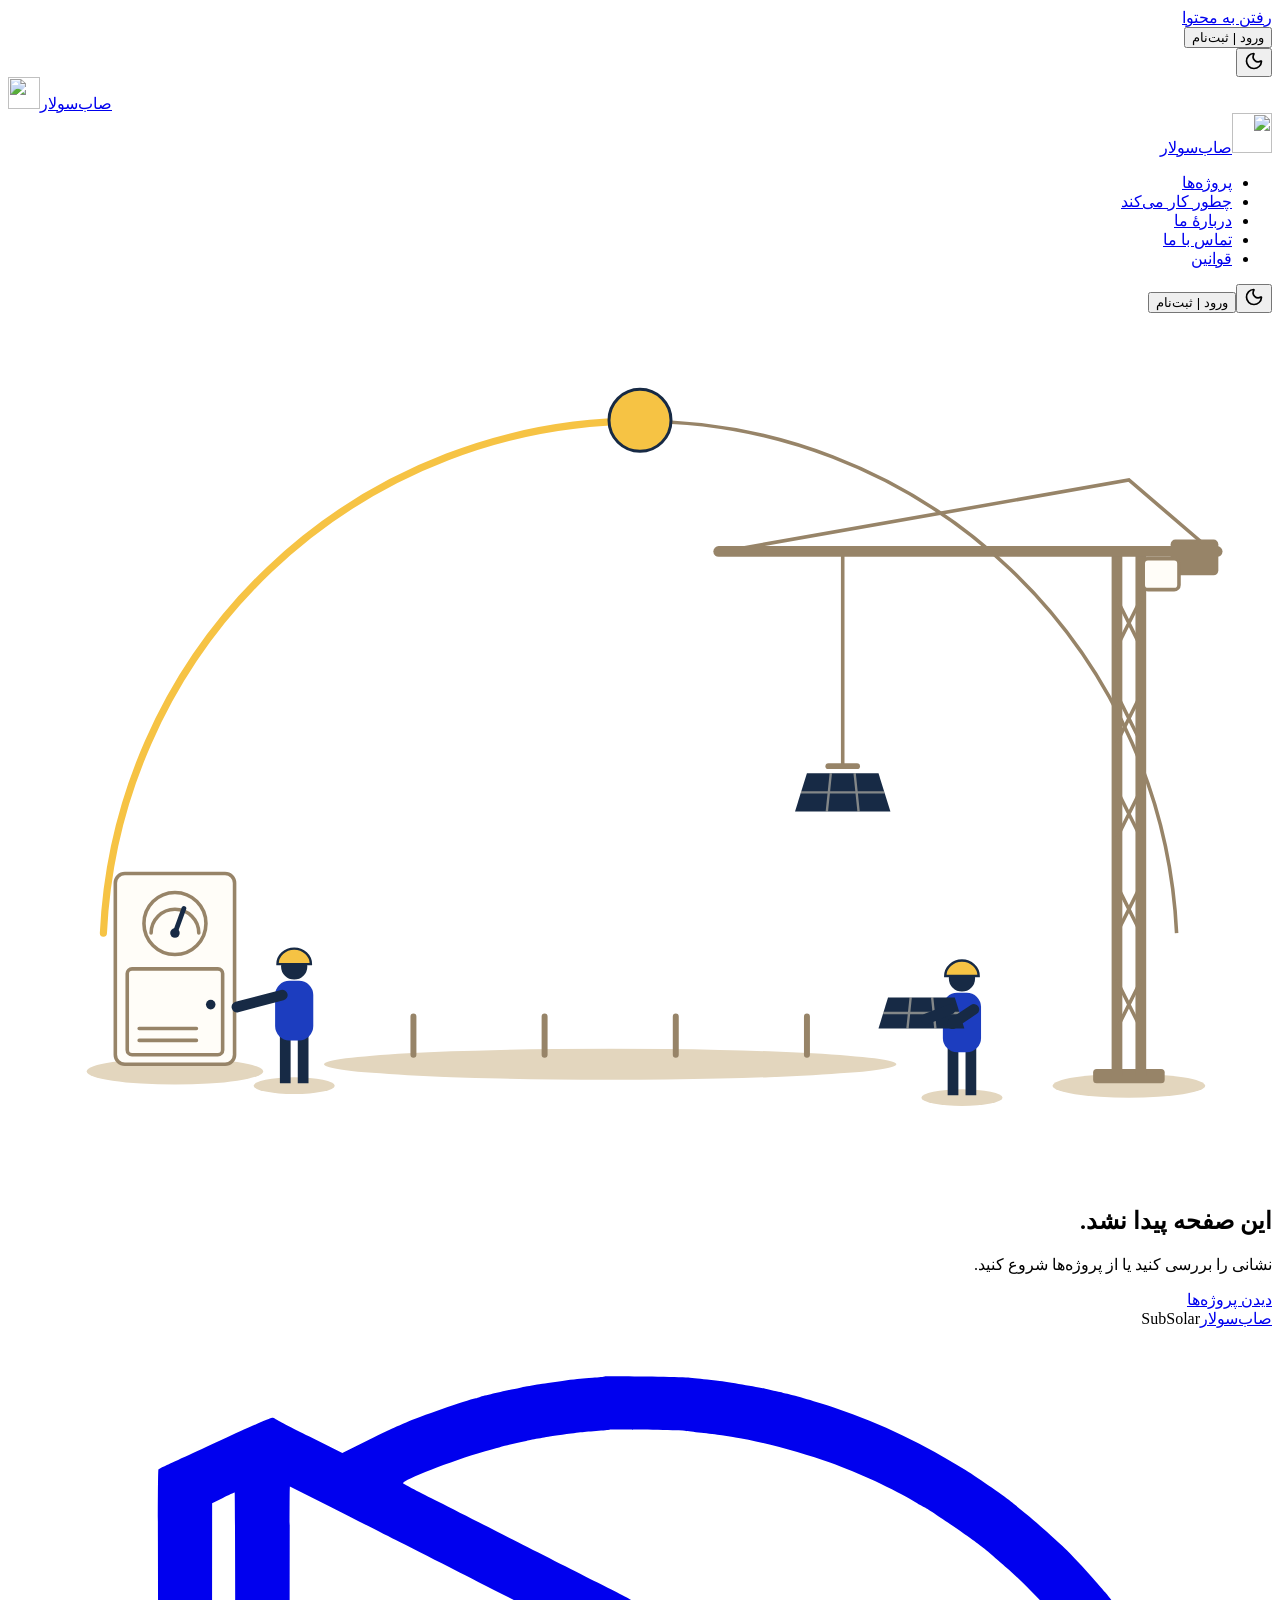
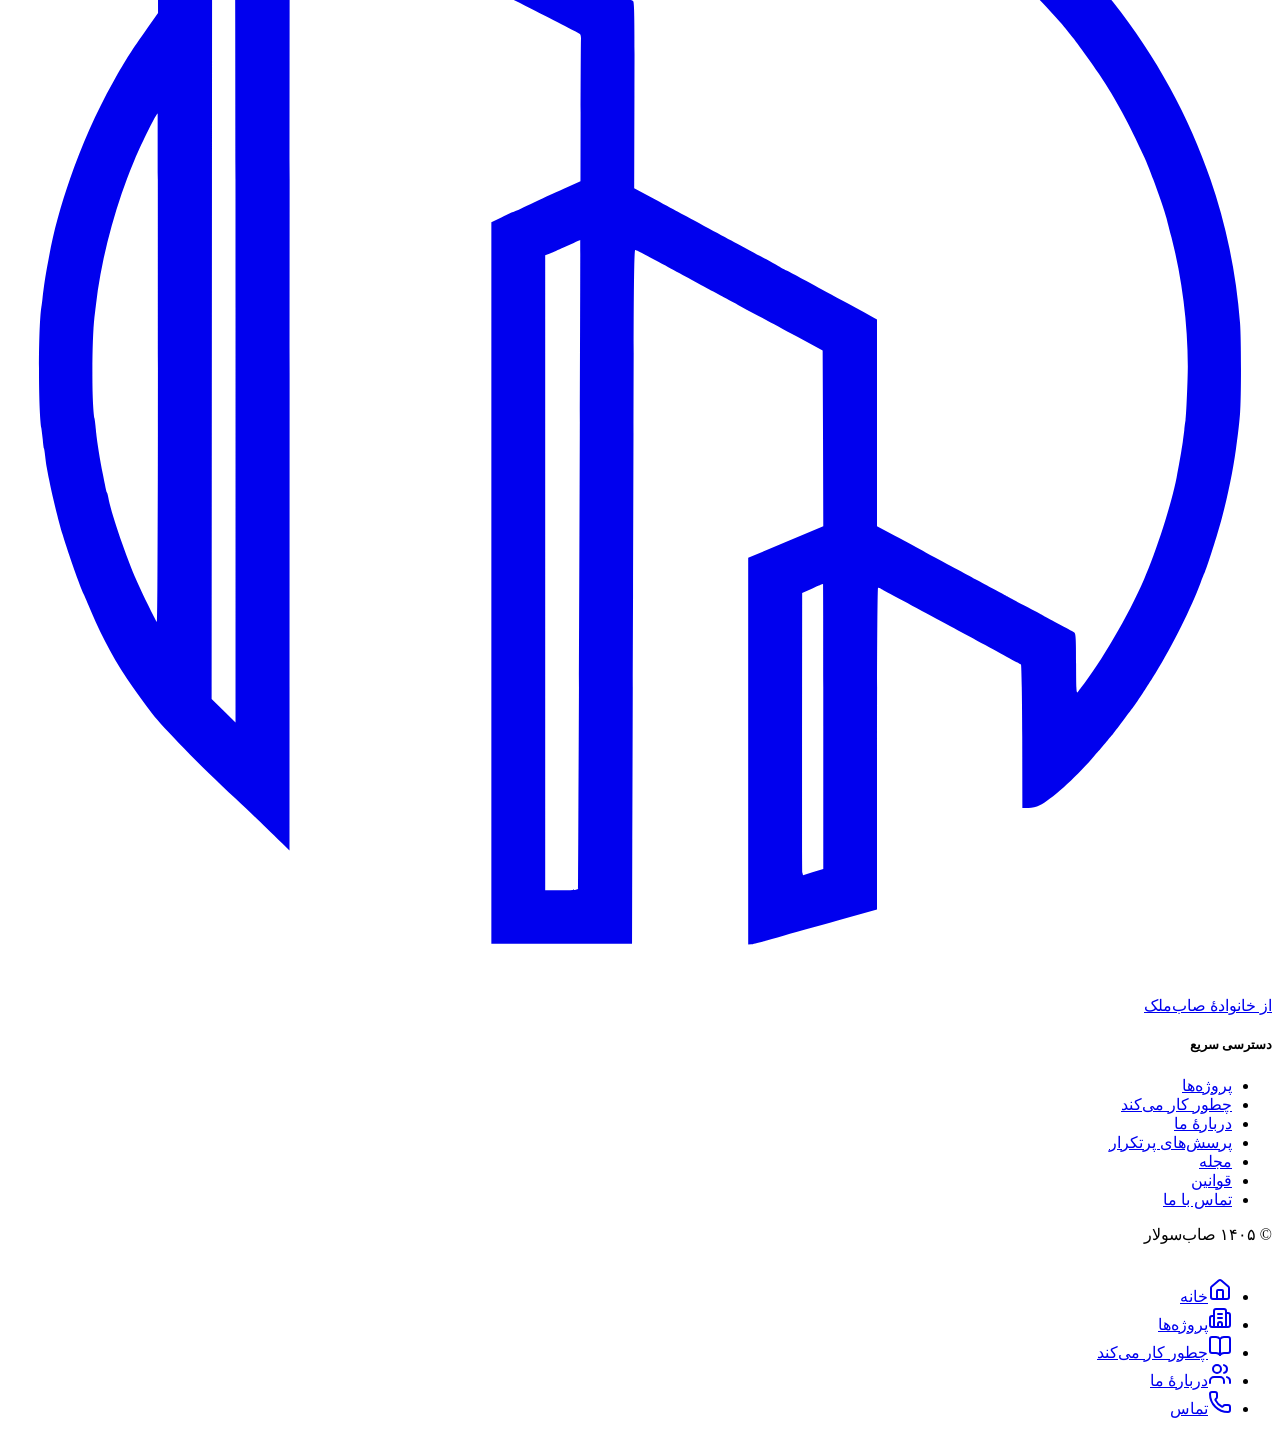
==== commit 92956059: "publish: Subsolar v0 static preview from frontend pages-export 5dcc607 (Mostafa's v0 a1c7b69 + heade" ====
--- a/404/index.html
+++ b/404/index.html
@@ -1 +1 @@
-<!DOCTYPE html><html lang="fa" dir="rtl"><head><meta charSet="utf-8" data-next-head=""/><meta name="viewport" content="width=device-width, initial-scale=1" data-next-head=""/><link rel="icon" type="image/svg+xml" href="/subsolar-preview/img/subsolar/favicon.svg" data-next-head=""/><meta name="theme-color" content="#1A140F" media="(prefers-color-scheme: dark)" data-next-head=""/><title data-next-head="">این صفحه پیدا نشد | صاب‌سولار</title><link rel="canonical" href="https://subsolar.ir" data-next-head=""/><meta name="robots" content="noindex, nofollow" data-next-head=""/><meta property="og:type" content="website" data-next-head=""/><meta property="og:title" content="این صفحه پیدا نشد | صاب‌سولار" data-next-head=""/><meta property="og:url" content="https://subsolar.ir" data-next-head=""/><meta property="og:image" content="https://subsolar.ir/img/subsolar/og-default.png" data-next-head=""/><meta property="og:site_name" content="صاب‌سولار | SubSolar" data-next-head=""/><meta property="og:locale" content="fa_IR" data-next-head=""/><meta name="twitter:card" content="summary_large_image" data-next-head=""/><meta name="twitter:title" content="این صفحه پیدا نشد | صاب‌سولار" data-next-head=""/><meta name="twitter:image" content="https://subsolar.ir/img/subsolar/og-default.png" data-next-head=""/><meta name="robots" content="noindex, nofollow"/><script>(function(){try{var t=localStorage.getItem("theme");if(t!=="light"&&t!=="dark"){t=window.matchMedia("(prefers-color-scheme: dark)").matches?"dark":"light"}document.documentElement.dataset.theme=t}catch(e){document.documentElement.dataset.theme="light"}})();</script><link rel="preload" href="/subsolar-preview/fonts/IRANYekanXVF.woff" as="font" type="font/woff" crossorigin="anonymous"/><link rel="preload" href="/subsolar-preview/fonts/IRANYekanXVFaNumVF.woff" as="font" type="font/woff" crossorigin="anonymous"/><link rel="preload" href="/subsolar-preview/_next/static/css/d512f4c40791f683.css" as="style"/><link rel="stylesheet" href="/subsolar-preview/_next/static/css/d512f4c40791f683.css" data-n-g=""/><noscript data-n-css=""></noscript><script defer="" nomodule="" src="/subsolar-preview/_next/static/chunks/polyfills-42372ed130431b0a.js"></script><script src="/subsolar-preview/_next/static/chunks/webpack-9609910c7d26acca.js" defer=""></script><script src="/subsolar-preview/_next/static/chunks/framework-985591a94d9048a8.js" defer=""></script><script src="/subsolar-preview/_next/static/chunks/main-281d80231d2e7c9b.js" defer=""></script><script src="/subsolar-preview/_next/static/chunks/pages/_app-473861c928d5f2e2.js" defer=""></script><script src="/subsolar-preview/_next/static/chunks/523-020c225eddc9751d.js" defer=""></script><script src="/subsolar-preview/_next/static/chunks/681-f64f4e513d760323.js" defer=""></script><script src="/subsolar-preview/_next/static/chunks/250-3224ce54be522d39.js" defer=""></script><script src="/subsolar-preview/_next/static/chunks/pages/404-c03c1ba1278ff488.js" defer=""></script><script src="/subsolar-preview/_next/static/FqkFwFVeNHJ_ckEHjAzyf/_buildManifest.js" defer=""></script><script src="/subsolar-preview/_next/static/FqkFwFVeNHJ_ckEHjAzyf/_ssgManifest.js" defer=""></script></head><body><div id="__next"><div class="ss-site" dir="rtl"><a href="#main" class="sr-only focus:not-sr-only focus:fixed focus:right-4 focus:top-4 focus:z-[70] focus:rounded-full focus:bg-surface focus:px-4 focus:py-2">رفتن به محتوا</a><div dir="rtl" class="sticky top-0 z-50 px-2 pt-2 lg:px-4"><header class="relative z-50 w-full rounded-[20px] bg-white text-[#0F172A] shadow-[0_6px_24px_rgba(28,61,191,0.08)] dark:bg-surface dark:text-ink lg:rounded-[40px]" data-header="submelk"><div dir="ltr" class="flex flex-row items-center justify-between rounded-[inherit] border border-[#1C3DBF] px-5 py-2 lg:hidden"><div dir="rtl" class="flex items-center gap-2"><button type="button" data-theme-toggle="true" aria-label="حالت تیره" class="flex h-10 w-10 items-center justify-center rounded-full text-ink hover:bg-surface-2"><svg xmlns="http://www.w3.org/2000/svg" width="20" height="20" viewBox="0 0 24 24" fill="none" stroke="currentColor" stroke-width="2" stroke-linecap="round" stroke-linejoin="round" class="lucide lucide-moon" aria-hidden="true"><path d="M20.985 12.486a9 9 0 1 1-9.473-9.472c.405-.022.617.46.402.803a6 6 0 0 0 8.268 8.268c.344-.215.825-.004.803.401"></path></svg></button></div><div dir="rtl" class="flex items-center gap-3"><div class="flex items-center justify-end gap-2 text-nowrap text-xs sm:text-sm"><button type="button" class="rounded-full bg-[#1C3DBF] py-2 font-bold text-white transition-colors hover:bg-[#16267A] px-5">ورود | ثبت‌نام</button></div><div class="flex shrink-0 flex-col items-start leading-none"><a class="font-extrabold leading-none text-[20px]" href="/subsolar-preview/">صاب‌سولار</a><a href="https://submelk.net" target="_blank" rel="noopener" data-family-line="true" class="inline-flex items-center gap-1.5 font-medium leading-none text-[12px] ss-link-quiet mt-1"><svg xmlns="http://www.w3.org/2000/svg" aria-hidden="true" viewBox="0 0 1000 1000" class="h-[14px] w-[14px] shrink-0"><g fill="currentColor" transform="matrix(.1 0 0 -.1 0 1000)"><path d="M4719 9616c-2-2-44-7-94-10-85-6-106-8-215-21-59-8-170-24-195-29-11-2-42-7-70-11-27-5-52-9-55-10-3 0-23-4-45-9-67-12-299-66-315-73-8-3-22-7-30-9-69-14-454-148-555-194-22-10-65-28-95-41-30-12-134-62-230-111l-175-87-260 130c-143 72-264 135-269 140-6 5-18 9-28 9s-191-79-401-176-407-188-437-202c-30-13-57-28-60-32-3-5-5-262-4-572l1-563-81-115c-137-195-163-234-276-435-230-408-430-952-504-1370-3-16-10-55-16-85-12-63-27-163-36-241-3-30-7-65-10-79-25-156-25-816 0-960 2-14 7-54 11-89 3-36 7-67 9-70s7-31 10-62c4-31 8-65 10-75 2-11 11-59 21-109 19-102 77-338 107-435 53-172 132-397 168-475 5-11 30-69 56-130 126-296 256-515 484-811 86-111 372-404 660-674 131-123 214-203 371-356l56-55 1 3783c0 2081 1 3797 1 3814l1 31 323-163c177-90 421-214 542-275s319-162 440-223c121-62 391-199 600-305s385-197 390-201c6-5 9-23 8-42-1-18-2-278-3-578l-1-545-132-60c-73-32-192-88-265-122-73-35-135-63-138-63-2 0-42-18-87-40l-83-41V382h1113l2 832c2 457 4 1326 6 1931s4 1466 5 1913c1 554 5 812 12 812 6 0 43-17 82-39 39-21 103-55 141-76 39-21 117-63 175-95s141-77 185-100 103-55 130-70c28-15 79-43 115-62 183-98 272-146 455-245l200-108 3-696 2-695-297-124-297-125V375l25 2c13 1 128 32 254 68 127 36 345 97 485 136l255 71v1270c0 699 4 1272 8 1275s13 0 20-5 62-35 122-67c61-32 187-100 280-150 94-51 211-114 260-140 223-119 441-238 449-245 4-5 9-262 10-571l1-563 45-1c28-1 63 8 92 22 86 42 280 215 413 369 28 31 55 62 60 68 6 6 30 36 55 66s47 57 51 60c3 3 39 50 80 105s76 102 79 105c9 9 137 204 178 271 140 230 284 520 358 719 13 36 28 74 34 85 19 42 100 297 134 426 48 182 88 378 110 539 20 150 26 198 33 285 10 126 10 588 0 720-69 917-417 1796-1006 2540-31 39-58 72-61 75s-36 41-75 85c-58 67-156 173-226 244-48 50-228 210-314 281-55 45-109 90-120 99-44 37-265 191-370 257-315 200-669 370-1025 490-108 37-308 96-370 110-19 4-39 9-45 10-5 2-23 6-40 9-16 3-55 12-85 20-58 14-334 61-410 69-99 11-157 17-205 22-57 7-670 15-676 10m646-430c22-3 85-10 140-16s125-15 155-20 73-12 95-16c178-26 530-119 748-199 228-82 508-212 673-312 39-24 74-43 77-43 10 0 317-209 392-266 38-30 82-63 97-74 14-12 41-34 60-51 18-16 63-55 100-87 117-99 427-421 477-496 8-11 18-23 21-26 16-12 165-216 237-325 132-200 227-375 353-650 46-100 151-391 176-485 2-8 19-76 39-150 83-323 129-681 129-1020 0-109-12-394-18-427-2-10-7-45-10-78-4-33-9-71-11-85s-6-43-10-65c-4-33-24-141-40-226-39-204-160-581-257-803-125-288-337-651-501-861-4-5-14-19-22-30-13-18-14 9-15 220 0 218-2 241-17 251-10 6-67 37-128 69-60 32-114 61-120 65-5 4-68 38-140 75-71 37-134 71-140 75-5 4-50 29-100 55-49 26-112 60-140 75-49 27-214 116-405 218-52 28-160 86-240 129l-145 78v1636l-50 28c-147 80-301 164-390 211-55 29-139 75-188 102-48 26-89 48-91 48-3 0-31 15-63 34-32 18-96 53-143 78-133 72-212 114-405 218-99 53-209 113-245 132s-128 69-205 111l-141 76 2 735c2 582 0 737-10 745-7 6-134 72-282 147s-431 218-629 319-481 244-630 320c-148 75-274 140-278 145-21 20 368 173 648 254 151 44 215 61 325 82 14 3 32 7 40 9 8 3 33 7 55 10 22 4 47 8 55 10 15 5 110 18 205 30 28 4 60 8 73 10s69 7 125 11c56 3 103 8 105 9 6 5 565-3 607-9M1800 5416V2132l-94 94-95 93 2 3148 2 3147 85 42c47 24 88 43 93 43 4 1 7-1477 7-3283m-614-481c0-1108-3-2012-7-2008-13 13-134 263-177 363-84 200-191 518-208 620-3 19-8 38-11 42-5 9-5 8-32 143-26 129-49 273-56 355-3 36-8 74-10 85-23 107-23 615-1 805 3 19 7 60 11 90 41 367 155 798 305 1150 65 152 173 370 184 370 1 0 2-907 2-2015m3338-427c-6-1993-13-3670-13-3688-1-13-21-16-131-16l-130 1v5023l38 15c20 8 69 29 107 47 90 42 130 59 132 60 1 0 0-649-3-1442m1926-2406V974l-80-25-80-26-5 21c-2 12-3 514-3 1117l1 1096 81 36c45 19 82 35 84 36 1 1 2-507 2-1127"></path></g></svg><span>از خانوادهٔ صاب‌ملک</span></a></div></div></div><div class="hidden flex-row justify-between rounded-[inherit] border border-[#1C3DBF] px-8 lg:flex"><div class="flex flex-1 basis-[663px] items-center"><div class="ml-9 flex flex-shrink-0 flex-grow-0 items-center"><div class="flex shrink-0 flex-col items-start leading-none"><a class="font-extrabold leading-none text-[22px]" href="/subsolar-preview/">صاب‌سولار</a><a href="https://submelk.net" target="_blank" rel="noopener" data-family-line="true" class="inline-flex items-center gap-1.5 font-medium leading-none text-[12px] ss-link-quiet mt-1"><svg xmlns="http://www.w3.org/2000/svg" aria-hidden="true" viewBox="0 0 1000 1000" class="h-[14px] w-[14px] shrink-0"><g fill="currentColor" transform="matrix(.1 0 0 -.1 0 1000)"><path d="M4719 9616c-2-2-44-7-94-10-85-6-106-8-215-21-59-8-170-24-195-29-11-2-42-7-70-11-27-5-52-9-55-10-3 0-23-4-45-9-67-12-299-66-315-73-8-3-22-7-30-9-69-14-454-148-555-194-22-10-65-28-95-41-30-12-134-62-230-111l-175-87-260 130c-143 72-264 135-269 140-6 5-18 9-28 9s-191-79-401-176-407-188-437-202c-30-13-57-28-60-32-3-5-5-262-4-572l1-563-81-115c-137-195-163-234-276-435-230-408-430-952-504-1370-3-16-10-55-16-85-12-63-27-163-36-241-3-30-7-65-10-79-25-156-25-816 0-960 2-14 7-54 11-89 3-36 7-67 9-70s7-31 10-62c4-31 8-65 10-75 2-11 11-59 21-109 19-102 77-338 107-435 53-172 132-397 168-475 5-11 30-69 56-130 126-296 256-515 484-811 86-111 372-404 660-674 131-123 214-203 371-356l56-55 1 3783c0 2081 1 3797 1 3814l1 31 323-163c177-90 421-214 542-275s319-162 440-223c121-62 391-199 600-305s385-197 390-201c6-5 9-23 8-42-1-18-2-278-3-578l-1-545-132-60c-73-32-192-88-265-122-73-35-135-63-138-63-2 0-42-18-87-40l-83-41V382h1113l2 832c2 457 4 1326 6 1931s4 1466 5 1913c1 554 5 812 12 812 6 0 43-17 82-39 39-21 103-55 141-76 39-21 117-63 175-95s141-77 185-100 103-55 130-70c28-15 79-43 115-62 183-98 272-146 455-245l200-108 3-696 2-695-297-124-297-125V375l25 2c13 1 128 32 254 68 127 36 345 97 485 136l255 71v1270c0 699 4 1272 8 1275s13 0 20-5 62-35 122-67c61-32 187-100 280-150 94-51 211-114 260-140 223-119 441-238 449-245 4-5 9-262 10-571l1-563 45-1c28-1 63 8 92 22 86 42 280 215 413 369 28 31 55 62 60 68 6 6 30 36 55 66s47 57 51 60c3 3 39 50 80 105s76 102 79 105c9 9 137 204 178 271 140 230 284 520 358 719 13 36 28 74 34 85 19 42 100 297 134 426 48 182 88 378 110 539 20 150 26 198 33 285 10 126 10 588 0 720-69 917-417 1796-1006 2540-31 39-58 72-61 75s-36 41-75 85c-58 67-156 173-226 244-48 50-228 210-314 281-55 45-109 90-120 99-44 37-265 191-370 257-315 200-669 370-1025 490-108 37-308 96-370 110-19 4-39 9-45 10-5 2-23 6-40 9-16 3-55 12-85 20-58 14-334 61-410 69-99 11-157 17-205 22-57 7-670 15-676 10m646-430c22-3 85-10 140-16s125-15 155-20 73-12 95-16c178-26 530-119 748-199 228-82 508-212 673-312 39-24 74-43 77-43 10 0 317-209 392-266 38-30 82-63 97-74 14-12 41-34 60-51 18-16 63-55 100-87 117-99 427-421 477-496 8-11 18-23 21-26 16-12 165-216 237-325 132-200 227-375 353-650 46-100 151-391 176-485 2-8 19-76 39-150 83-323 129-681 129-1020 0-109-12-394-18-427-2-10-7-45-10-78-4-33-9-71-11-85s-6-43-10-65c-4-33-24-141-40-226-39-204-160-581-257-803-125-288-337-651-501-861-4-5-14-19-22-30-13-18-14 9-15 220 0 218-2 241-17 251-10 6-67 37-128 69-60 32-114 61-120 65-5 4-68 38-140 75-71 37-134 71-140 75-5 4-50 29-100 55-49 26-112 60-140 75-49 27-214 116-405 218-52 28-160 86-240 129l-145 78v1636l-50 28c-147 80-301 164-390 211-55 29-139 75-188 102-48 26-89 48-91 48-3 0-31 15-63 34-32 18-96 53-143 78-133 72-212 114-405 218-99 53-209 113-245 132s-128 69-205 111l-141 76 2 735c2 582 0 737-10 745-7 6-134 72-282 147s-431 218-629 319-481 244-630 320c-148 75-274 140-278 145-21 20 368 173 648 254 151 44 215 61 325 82 14 3 32 7 40 9 8 3 33 7 55 10 22 4 47 8 55 10 15 5 110 18 205 30 28 4 60 8 73 10s69 7 125 11c56 3 103 8 105 9 6 5 565-3 607-9M1800 5416V2132l-94 94-95 93 2 3148 2 3147 85 42c47 24 88 43 93 43 4 1 7-1477 7-3283m-614-481c0-1108-3-2012-7-2008-13 13-134 263-177 363-84 200-191 518-208 620-3 19-8 38-11 42-5 9-5 8-32 143-26 129-49 273-56 355-3 36-8 74-10 85-23 107-23 615-1 805 3 19 7 60 11 90 41 367 155 798 305 1150 65 152 173 370 184 370 1 0 2-907 2-2015m3338-427c-6-1993-13-3670-13-3688-1-13-21-16-131-16l-130 1v5023l38 15c20 8 69 29 107 47 90 42 130 59 132 60 1 0 0-649-3-1442m1926-2406V974l-80-25-80-26-5 21c-2 12-3 514-3 1117l1 1096 81 36c45 19 82 35 84 36 1 1 2-507 2-1127"></path></g></svg><span>از خانوادهٔ صاب‌ملک</span></a></div></div><div class="flex flex-1 items-center gap-8"><ul class="flex w-full max-w-[600px] items-center gap-x-6"><li class="group relative cursor-pointer pb-3 pt-3 text-center"><a class="font-semibold transition-colors duration-500 hover:text-[#1C3DBF] " href="/subsolar-preview/projects/">پروژه‌ها</a></li><li class="group relative cursor-pointer pb-3 pt-3 text-center"><a class="font-semibold transition-colors duration-500 hover:text-[#1C3DBF] " href="/subsolar-preview/how-it-works/">چطور کار می‌کند</a></li><li class="group relative cursor-pointer pb-3 pt-3 text-center"><a class="font-semibold transition-colors duration-500 hover:text-[#1C3DBF] " href="/subsolar-preview/about/">دربارهٔ ما</a></li><li class="group relative cursor-pointer pb-3 pt-3 text-center"><a class="font-semibold transition-colors duration-500 hover:text-[#1C3DBF] " href="/subsolar-preview/contact/">تماس با ما</a></li><li class="group relative cursor-pointer pb-3 pt-3 text-center"><a class="font-semibold transition-colors duration-500 hover:text-[#1C3DBF] " href="/subsolar-preview/rules/">قوانین</a></li></ul></div></div><div class="flex items-center gap-3 py-0"><button type="button" data-theme-toggle="true" aria-label="حالت تیره" class="flex h-10 w-10 items-center justify-center rounded-full text-ink hover:bg-surface-2"><svg xmlns="http://www.w3.org/2000/svg" width="20" height="20" viewBox="0 0 24 24" fill="none" stroke="currentColor" stroke-width="2" stroke-linecap="round" stroke-linejoin="round" class="lucide lucide-moon" aria-hidden="true"><path d="M20.985 12.486a9 9 0 1 1-9.473-9.472c.405-.022.617.46.402.803a6 6 0 0 0 8.268 8.268c.344-.215.825-.004.803.401"></path></svg></button><div class="flex items-center justify-end gap-2 text-nowrap text-xs sm:text-sm"><button type="button" class="rounded-full bg-[#1C3DBF] py-2 font-bold text-white transition-colors hover:bg-[#16267A] px-8">ورود | ثبت‌نام</button></div></div></div></header></div><main id="main" class="pb-28 lg:pb-10"><section class="mx-auto w-full max-w-[1264px] px-4 md:px-8 flex flex-col items-center gap-4 py-16 text-center"><div class="ss-ph flex items-center justify-center w-full max-w-[560px]" data-placeholder="ph-not-found" aria-hidden="true"><svg xmlns="http://www.w3.org/2000/svg" fill="none" viewBox="0 0 1060 730" preserveAspectRatio="xMidYMid meet"><style>@keyframes nfDone{0%{stroke-dashoffset:100}to{stroke-dashoffset:0}}@keyframes nfSun{0%{transform:translate(450px,430px);opacity:0}5%,95%{opacity:1}12.5%{transform:translate(410px,263.9px)}25%{transform:translate(311.2px,124.7px)}37.5%{transform:translate(167.7px,32.4px)}50%{transform:translate(0,0)}62.5%{transform:translate(-167.7px,32.4px)}75%{transform:translate(-311.2px,124.7px)}87.5%{transform:translate(-410px,263.9px)}to{transform:translate(-450px,430px);opacity:0}}@keyframes nfLand{0%,5%,99%,to{opacity:0;transform:translateY(-24px)}11%,93%{opacity:1;transform:translateY(0)}}@keyframes nfLand2{0%,18%,99%,to{opacity:0;transform:translateY(-24px)}24%,93%{opacity:1;transform:translateY(0)}}@keyframes nfLand3{0%,31%,99%,to{opacity:0;transform:translateY(-24px)}37%,93%{opacity:1;transform:translateY(0)}}@keyframes nfLand4{0%,44%,99%,to{opacity:0;transform:translateY(-24px)}50%,93%{opacity:1;transform:translateY(0)}}@keyframes nfSway{0%,to{transform:rotate(0)}50%{transform:rotate(-.7deg)}}@keyframes nfHoist{0%,to{transform:translateY(0)}50%{transform:translateY(-60px)}}@keyframes nfCable{0%,to{transform:scaleY(1)}50%{transform:scaleY(.667)}}@keyframes nfNdl{0%{transform:rotate(-80deg)}40%{transform:rotate(38deg)}55%{transform:rotate(8deg)}68%{transform:rotate(26deg)}80%,to{transform:rotate(20deg)}}@keyframes nfDoor{0%,20%,85%,to{transform:scaleX(1)}35%,70%{transform:scaleX(.2)}}@keyframes nfBob{0%,to{transform:translateY(0)}50%{transform:translateY(-4px)}}@keyframes nfWalk{0%{transform:translateX(150px);opacity:0}8%{opacity:1}70%,92%{transform:translateX(0);opacity:1}to{transform:translateX(0);opacity:0}}.not-found_svg__nf-trk{stroke:var(--ph-line,#978468);stroke-width:3}.not-found_svg__nf-arc{stroke:var(--ph-arc,#C2410C);stroke-width:6;stroke-linecap:round;stroke-dasharray:100;stroke-dashoffset:50;animation:nfDone 16s linear infinite}.not-found_svg__nf-sun{fill:var(--ph-sun,#F5B301);stroke:var(--ph-sun-stroke,#2B2118);stroke-width:2.5;animation:nfSun 16s linear infinite}.not-found_svg__nf-shd{fill:var(--ph-ground,#E3D6BE)}.not-found_svg__nf-pn{fill:var(--ph-panel,#2B2118)}.not-found_svg__nf-gr{stroke:var(--ph-panel-grid,#EFE3CC);stroke-width:2;opacity:.5}.not-found_svg__nf-ln{stroke:var(--ph-line,#978468);stroke-linecap:round}.not-found_svg__nf-w3{stroke-width:3}.not-found_svg__nf-w5{stroke-width:5}.not-found_svg__nf-w9{stroke-width:9}.not-found_svg__nf-lf{fill:var(--ph-line,#978468)}.not-found_svg__nf-fr{fill:var(--ph-frame,#FFFDF8);stroke:var(--ph-line,#978468);stroke-width:3}.not-found_svg__nf-ink{fill:var(--ph-ink,#2B2118)}.not-found_svg__nf-arm{stroke:var(--ph-ink,#2B2118);stroke-width:9;stroke-linecap:round}.not-found_svg__nf-vest{fill:var(--ph-primary,#C2410C)}.not-found_svg__nf-hat{fill:var(--ph-sun,#F5B301);stroke:var(--ph-sun-stroke,#2B2118);stroke-width:2}.not-found_svg__nf-ndl{stroke:var(--ph-ink,#2B2118);stroke-width:4;stroke-linecap:round;transform-box:fill-box;transform-origin:50% 100%;transform:rotate(20deg);animation:nfNdl 3.8s ease-in-out infinite}.not-found_svg__nf-land{animation:nfLand 16s ease-out infinite both}.not-found_svg__nf-l2{animation-name:nfLand2}.not-found_svg__nf-l3{animation-name:nfLand3}.not-found_svg__nf-l4{animation-name:nfLand4}.not-found_svg__nf-crane{transform-origin:940px 640px;animation:nfSway 6s ease-in-out infinite}.not-found_svg__nf-hoist{animation:nfHoist 4s ease-in-out infinite}.not-found_svg__nf-cab,.not-found_svg__nf-door{transform-box:fill-box;transform-origin:center top;animation:nfCable 4s ease-in-out infinite}.not-found_svg__nf-door{transform-origin:left center;animation:nfDoor 8s ease-in-out infinite}.not-found_svg__nf-bob{animation:nfBob 3.2s ease-in-out infinite}.not-found_svg__nf-walk{animation:nfWalk 8s ease-in-out infinite}@media (prefers-reduced-motion:reduce){.not-found_svg__nf-arc,.not-found_svg__nf-bob,.not-found_svg__nf-cab,.not-found_svg__nf-crane,.not-found_svg__nf-door,.not-found_svg__nf-hoist,.not-found_svg__nf-land,.not-found_svg__nf-ndl,.not-found_svg__nf-sun,.not-found_svg__nf-walk{animation:none}}</style><path d="M980 520a450.5 450.5 0 0 0-900 0" class="not-found_svg__nf-trk"></path><path d="M980 520a450.5 450.5 0 0 0-900 0" class="not-found_svg__nf-arc" pathLength="100"></path><circle cx="530" cy="90" r="26" class="not-found_svg__nf-sun"></circle><ellipse cx="140" cy="636" class="not-found_svg__nf-shd" rx="74" ry="11"></ellipse><ellipse cx="505" cy="630" class="not-found_svg__nf-shd" rx="240" ry="13"></ellipse><ellipse cx="940" cy="648" class="not-found_svg__nf-shd" rx="64" ry="10"></ellipse><ellipse cx="240" cy="648" class="not-found_svg__nf-shd" rx="34" ry="7"></ellipse><ellipse cx="800" cy="658" class="not-found_svg__nf-shd" rx="34" ry="7"></ellipse><path d="M340 590v32m110-32v32m110-32v32m110-32v32" class="not-found_svg__nf-ln not-found_svg__nf-w5"></path><g class="not-found_svg__nf-land"><path d="M304 540h72l14 50H290z" class="not-found_svg__nf-pn"></path><path d="m328 540-4.7 50m28.7-50 4.7 50M297 565h86" class="not-found_svg__nf-gr"></path></g><g class="not-found_svg__nf-land not-found_svg__nf-l2"><path d="M414 540h72l14 50H400z" class="not-found_svg__nf-pn"></path><path d="m438 540-4.7 50m28.7-50 4.7 50M407 565h86" class="not-found_svg__nf-gr"></path></g><g class="not-found_svg__nf-land not-found_svg__nf-l3"><path d="M524 540h72l14 50H510z" class="not-found_svg__nf-pn"></path><path d="m548 540-4.7 50m28.7-50 4.7 50M517 565h86" class="not-found_svg__nf-gr"></path></g><g class="not-found_svg__nf-land not-found_svg__nf-l4"><path d="M634 540h72l14 50H620z" class="not-found_svg__nf-pn"></path><path d="m658 540-4.7 50m28.7-50 4.7 50M627 565h86" class="not-found_svg__nf-gr"></path></g><g class="not-found_svg__nf-crane"><rect width="60" height="12" x="910" y="634" class="not-found_svg__nf-lf" rx="3"></rect><path d="M930 640V200m20 440V200" class="not-found_svg__nf-ln not-found_svg__nf-w9"></path><path d="m930 600 20-40m-20-40 20-40m-20-40 20-40m-20-40 20-40m-20-40 20-40m0 360-20-40m20-40-20-40m20-40-20-40m20-40-20-40m20-40-20-40m-330-40 340-60 70 60" class="not-found_svg__nf-ln not-found_svg__nf-w3"></path><path d="M700 200v180" class="not-found_svg__nf-ln not-found_svg__nf-w3 not-found_svg__nf-cab"></path><g class="not-found_svg__nf-hoist"><path d="M688 380h24" class="not-found_svg__nf-ln not-found_svg__nf-w5"></path><path d="M670 386h60l10 32h-80z" class="not-found_svg__nf-pn"></path><path d="m690 386-3.3 32m23.3-32 3.3 32M665 402h70" class="not-found_svg__nf-gr"></path></g><path d="M596 200h418" class="not-found_svg__nf-ln not-found_svg__nf-w9"></path><rect width="40" height="30" x="975" y="190" class="not-found_svg__nf-lf" rx="4"></rect><rect width="30" height="26" x="952" y="206" class="not-found_svg__nf-fr" rx="4"></rect></g><rect width="100" height="160" x="90" y="470" class="not-found_svg__nf-fr" rx="8"></rect><circle cx="140" cy="512" r="26" class="not-found_svg__nf-fr"></circle><path d="M120 520a20 20 0 0 1 40 0" class="not-found_svg__nf-ln not-found_svg__nf-w3"></path><path d="M140 520v-22" class="not-found_svg__nf-ndl"></path><circle cx="140" cy="520" r="4" class="not-found_svg__nf-ink"></circle><rect width="80" height="72" x="100" y="550" class="not-found_svg__nf-pn" rx="4"></rect><path d="M112 566h56m-56 14h56m-56 14h40" class="not-found_svg__nf-gr"></path><g class="not-found_svg__nf-door"><rect width="80" height="72" x="100" y="550" class="not-found_svg__nf-fr" rx="4"></rect><path d="M110 600h48m-48 10h48" class="not-found_svg__nf-ln not-found_svg__nf-w3"></path><circle cx="170" cy="580" r="4" class="not-found_svg__nf-ink"></circle></g><g class="not-found_svg__nf-bob"><g transform="translate(240 648)"><path d="M-12-42h9v40h-9zm15 0h9v40H3z" class="not-found_svg__nf-ink"></path><rect width="32" height="50" x="-16" y="-88" class="not-found_svg__nf-vest" rx="12"></rect><path d="m-10-76-38 10" class="not-found_svg__nf-arm"></path><circle cy="-100" r="11" class="not-found_svg__nf-ink"></circle><path d="M-14-102a14 13 0 0 1 28 0z" class="not-found_svg__nf-hat"></path></g></g><g class="not-found_svg__nf-walk"><g class="not-found_svg__nf-bob"><g transform="translate(800 658)"><path d="M-12-42h9v40h-9zm15 0h9v40H3z" class="not-found_svg__nf-ink"></path><rect width="32" height="50" x="-16" y="-88" class="not-found_svg__nf-vest" rx="12"></rect><circle cy="-100" r="11" class="not-found_svg__nf-ink"></circle><path d="M-14-102a14 13 0 0 1 28 0z" class="not-found_svg__nf-hat"></path><path d="M-62-84h56l8 26h-72z" class="not-found_svg__nf-pn"></path><path d="m-43-84-2.7 26M-25-84l2.7 26M-66-71h64" class="not-found_svg__nf-gr"></path><path d="m-10-74-20 8m40-8L-8-62" class="not-found_svg__nf-arm"></path></g></g></g></svg></div><h1 class="text-[26px] font-black leading-[1.25] text-ink sm:text-[32px] lg:text-[40px]">این صفحه پیدا نشد.</h1><p class="text-ink-2">نشانی را بررسی کنید یا از پروژه‌ها شروع کنید.</p><a class="ss-btn ss-btn-primary" href="/subsolar-preview/projects/">دیدن پروژه‌ها</a></section></main><footer class="footer flex flex-col items-stretch" data-footer="submelk"><div class="bg-[#1C3DBF] text-white"><div class="hidden items-start justify-between gap-[40px] px-[45px] pb-[48px] pt-[56px] lg:flex xl:gap-[87px]"><div class="flex max-w-[360px] flex-col items-start gap-[24px]"><div class="flex flex-col items-start gap-1"><a class="text-[28px] font-extrabold leading-none text-white" href="/subsolar-preview/">صاب‌سولار</a><span class="latin-digits text-sm text-white/80"><bdi>SubSolar</bdi></span></div><a href="https://submelk.net" target="_blank" rel="noopener" data-family-line="true" class="inline-flex items-center gap-1.5 font-medium leading-none text-[14px] text-white/85 hover:text-white "><svg xmlns="http://www.w3.org/2000/svg" aria-hidden="true" viewBox="0 0 1000 1000" class="h-[18px] w-[18px] shrink-0"><g fill="currentColor" transform="matrix(.1 0 0 -.1 0 1000)"><path d="M4719 9616c-2-2-44-7-94-10-85-6-106-8-215-21-59-8-170-24-195-29-11-2-42-7-70-11-27-5-52-9-55-10-3 0-23-4-45-9-67-12-299-66-315-73-8-3-22-7-30-9-69-14-454-148-555-194-22-10-65-28-95-41-30-12-134-62-230-111l-175-87-260 130c-143 72-264 135-269 140-6 5-18 9-28 9s-191-79-401-176-407-188-437-202c-30-13-57-28-60-32-3-5-5-262-4-572l1-563-81-115c-137-195-163-234-276-435-230-408-430-952-504-1370-3-16-10-55-16-85-12-63-27-163-36-241-3-30-7-65-10-79-25-156-25-816 0-960 2-14 7-54 11-89 3-36 7-67 9-70s7-31 10-62c4-31 8-65 10-75 2-11 11-59 21-109 19-102 77-338 107-435 53-172 132-397 168-475 5-11 30-69 56-130 126-296 256-515 484-811 86-111 372-404 660-674 131-123 214-203 371-356l56-55 1 3783c0 2081 1 3797 1 3814l1 31 323-163c177-90 421-214 542-275s319-162 440-223c121-62 391-199 600-305s385-197 390-201c6-5 9-23 8-42-1-18-2-278-3-578l-1-545-132-60c-73-32-192-88-265-122-73-35-135-63-138-63-2 0-42-18-87-40l-83-41V382h1113l2 832c2 457 4 1326 6 1931s4 1466 5 1913c1 554 5 812 12 812 6 0 43-17 82-39 39-21 103-55 141-76 39-21 117-63 175-95s141-77 185-100 103-55 130-70c28-15 79-43 115-62 183-98 272-146 455-245l200-108 3-696 2-695-297-124-297-125V375l25 2c13 1 128 32 254 68 127 36 345 97 485 136l255 71v1270c0 699 4 1272 8 1275s13 0 20-5 62-35 122-67c61-32 187-100 280-150 94-51 211-114 260-140 223-119 441-238 449-245 4-5 9-262 10-571l1-563 45-1c28-1 63 8 92 22 86 42 280 215 413 369 28 31 55 62 60 68 6 6 30 36 55 66s47 57 51 60c3 3 39 50 80 105s76 102 79 105c9 9 137 204 178 271 140 230 284 520 358 719 13 36 28 74 34 85 19 42 100 297 134 426 48 182 88 378 110 539 20 150 26 198 33 285 10 126 10 588 0 720-69 917-417 1796-1006 2540-31 39-58 72-61 75s-36 41-75 85c-58 67-156 173-226 244-48 50-228 210-314 281-55 45-109 90-120 99-44 37-265 191-370 257-315 200-669 370-1025 490-108 37-308 96-370 110-19 4-39 9-45 10-5 2-23 6-40 9-16 3-55 12-85 20-58 14-334 61-410 69-99 11-157 17-205 22-57 7-670 15-676 10m646-430c22-3 85-10 140-16s125-15 155-20 73-12 95-16c178-26 530-119 748-199 228-82 508-212 673-312 39-24 74-43 77-43 10 0 317-209 392-266 38-30 82-63 97-74 14-12 41-34 60-51 18-16 63-55 100-87 117-99 427-421 477-496 8-11 18-23 21-26 16-12 165-216 237-325 132-200 227-375 353-650 46-100 151-391 176-485 2-8 19-76 39-150 83-323 129-681 129-1020 0-109-12-394-18-427-2-10-7-45-10-78-4-33-9-71-11-85s-6-43-10-65c-4-33-24-141-40-226-39-204-160-581-257-803-125-288-337-651-501-861-4-5-14-19-22-30-13-18-14 9-15 220 0 218-2 241-17 251-10 6-67 37-128 69-60 32-114 61-120 65-5 4-68 38-140 75-71 37-134 71-140 75-5 4-50 29-100 55-49 26-112 60-140 75-49 27-214 116-405 218-52 28-160 86-240 129l-145 78v1636l-50 28c-147 80-301 164-390 211-55 29-139 75-188 102-48 26-89 48-91 48-3 0-31 15-63 34-32 18-96 53-143 78-133 72-212 114-405 218-99 53-209 113-245 132s-128 69-205 111l-141 76 2 735c2 582 0 737-10 745-7 6-134 72-282 147s-431 218-629 319-481 244-630 320c-148 75-274 140-278 145-21 20 368 173 648 254 151 44 215 61 325 82 14 3 32 7 40 9 8 3 33 7 55 10 22 4 47 8 55 10 15 5 110 18 205 30 28 4 60 8 73 10s69 7 125 11c56 3 103 8 105 9 6 5 565-3 607-9M1800 5416V2132l-94 94-95 93 2 3148 2 3147 85 42c47 24 88 43 93 43 4 1 7-1477 7-3283m-614-481c0-1108-3-2012-7-2008-13 13-134 263-177 363-84 200-191 518-208 620-3 19-8 38-11 42-5 9-5 8-32 143-26 129-49 273-56 355-3 36-8 74-10 85-23 107-23 615-1 805 3 19 7 60 11 90 41 367 155 798 305 1150 65 152 173 370 184 370 1 0 2-907 2-2015m3338-427c-6-1993-13-3670-13-3688-1-13-21-16-131-16l-130 1v5023l38 15c20 8 69 29 107 47 90 42 130 59 132 60 1 0 0-649-3-1442m1926-2406V974l-80-25-80-26-5 21c-2 12-3 514-3 1117l1 1096 81 36c45 19 82 35 84 36 1 1 2-507 2-1127"></path></g></svg><span>از خانوادهٔ صاب‌ملک</span></a></div><nav class="quick-access" aria-label="دسترسی سریع"><h5>دسترسی سریع</h5><ul><li><a href="/subsolar-preview/projects/">پروژه‌ها</a></li><li><a href="/subsolar-preview/how-it-works/">چطور کار می‌کند</a></li><li><a href="/subsolar-preview/about/">دربارهٔ ما</a></li><li><a href="/subsolar-preview/faq/">پرسش‌های پرتکرار</a></li><li><a href="/subsolar-preview/magazine/">مجله</a></li><li><a href="/subsolar-preview/rules/">قوانین</a></li><li><a href="/subsolar-preview/contact/">تماس با ما</a></li></ul></nav></div><div class="flex flex-col items-stretch gap-[28px] px-[25px] pb-[28px] pt-[32px] lg:hidden"><div class="flex flex-col items-center gap-2"><div class="flex flex-col items-center gap-1"><a class="text-[28px] font-extrabold leading-none text-white" href="/subsolar-preview/">صاب‌سولار</a><span class="latin-digits text-sm text-white/80"><bdi>SubSolar</bdi></span></div><a href="https://submelk.net" target="_blank" rel="noopener" data-family-line="true" class="inline-flex items-center gap-1.5 font-medium leading-none text-[14px] text-white/85 hover:text-white "><svg xmlns="http://www.w3.org/2000/svg" aria-hidden="true" viewBox="0 0 1000 1000" class="h-[18px] w-[18px] shrink-0"><g fill="currentColor" transform="matrix(.1 0 0 -.1 0 1000)"><path d="M4719 9616c-2-2-44-7-94-10-85-6-106-8-215-21-59-8-170-24-195-29-11-2-42-7-70-11-27-5-52-9-55-10-3 0-23-4-45-9-67-12-299-66-315-73-8-3-22-7-30-9-69-14-454-148-555-194-22-10-65-28-95-41-30-12-134-62-230-111l-175-87-260 130c-143 72-264 135-269 140-6 5-18 9-28 9s-191-79-401-176-407-188-437-202c-30-13-57-28-60-32-3-5-5-262-4-572l1-563-81-115c-137-195-163-234-276-435-230-408-430-952-504-1370-3-16-10-55-16-85-12-63-27-163-36-241-3-30-7-65-10-79-25-156-25-816 0-960 2-14 7-54 11-89 3-36 7-67 9-70s7-31 10-62c4-31 8-65 10-75 2-11 11-59 21-109 19-102 77-338 107-435 53-172 132-397 168-475 5-11 30-69 56-130 126-296 256-515 484-811 86-111 372-404 660-674 131-123 214-203 371-356l56-55 1 3783c0 2081 1 3797 1 3814l1 31 323-163c177-90 421-214 542-275s319-162 440-223c121-62 391-199 600-305s385-197 390-201c6-5 9-23 8-42-1-18-2-278-3-578l-1-545-132-60c-73-32-192-88-265-122-73-35-135-63-138-63-2 0-42-18-87-40l-83-41V382h1113l2 832c2 457 4 1326 6 1931s4 1466 5 1913c1 554 5 812 12 812 6 0 43-17 82-39 39-21 103-55 141-76 39-21 117-63 175-95s141-77 185-100 103-55 130-70c28-15 79-43 115-62 183-98 272-146 455-245l200-108 3-696 2-695-297-124-297-125V375l25 2c13 1 128 32 254 68 127 36 345 97 485 136l255 71v1270c0 699 4 1272 8 1275s13 0 20-5 62-35 122-67c61-32 187-100 280-150 94-51 211-114 260-140 223-119 441-238 449-245 4-5 9-262 10-571l1-563 45-1c28-1 63 8 92 22 86 42 280 215 413 369 28 31 55 62 60 68 6 6 30 36 55 66s47 57 51 60c3 3 39 50 80 105s76 102 79 105c9 9 137 204 178 271 140 230 284 520 358 719 13 36 28 74 34 85 19 42 100 297 134 426 48 182 88 378 110 539 20 150 26 198 33 285 10 126 10 588 0 720-69 917-417 1796-1006 2540-31 39-58 72-61 75s-36 41-75 85c-58 67-156 173-226 244-48 50-228 210-314 281-55 45-109 90-120 99-44 37-265 191-370 257-315 200-669 370-1025 490-108 37-308 96-370 110-19 4-39 9-45 10-5 2-23 6-40 9-16 3-55 12-85 20-58 14-334 61-410 69-99 11-157 17-205 22-57 7-670 15-676 10m646-430c22-3 85-10 140-16s125-15 155-20 73-12 95-16c178-26 530-119 748-199 228-82 508-212 673-312 39-24 74-43 77-43 10 0 317-209 392-266 38-30 82-63 97-74 14-12 41-34 60-51 18-16 63-55 100-87 117-99 427-421 477-496 8-11 18-23 21-26 16-12 165-216 237-325 132-200 227-375 353-650 46-100 151-391 176-485 2-8 19-76 39-150 83-323 129-681 129-1020 0-109-12-394-18-427-2-10-7-45-10-78-4-33-9-71-11-85s-6-43-10-65c-4-33-24-141-40-226-39-204-160-581-257-803-125-288-337-651-501-861-4-5-14-19-22-30-13-18-14 9-15 220 0 218-2 241-17 251-10 6-67 37-128 69-60 32-114 61-120 65-5 4-68 38-140 75-71 37-134 71-140 75-5 4-50 29-100 55-49 26-112 60-140 75-49 27-214 116-405 218-52 28-160 86-240 129l-145 78v1636l-50 28c-147 80-301 164-390 211-55 29-139 75-188 102-48 26-89 48-91 48-3 0-31 15-63 34-32 18-96 53-143 78-133 72-212 114-405 218-99 53-209 113-245 132s-128 69-205 111l-141 76 2 735c2 582 0 737-10 745-7 6-134 72-282 147s-431 218-629 319-481 244-630 320c-148 75-274 140-278 145-21 20 368 173 648 254 151 44 215 61 325 82 14 3 32 7 40 9 8 3 33 7 55 10 22 4 47 8 55 10 15 5 110 18 205 30 28 4 60 8 73 10s69 7 125 11c56 3 103 8 105 9 6 5 565-3 607-9M1800 5416V2132l-94 94-95 93 2 3148 2 3147 85 42c47 24 88 43 93 43 4 1 7-1477 7-3283m-614-481c0-1108-3-2012-7-2008-13 13-134 263-177 363-84 200-191 518-208 620-3 19-8 38-11 42-5 9-5 8-32 143-26 129-49 273-56 355-3 36-8 74-10 85-23 107-23 615-1 805 3 19 7 60 11 90 41 367 155 798 305 1150 65 152 173 370 184 370 1 0 2-907 2-2015m3338-427c-6-1993-13-3670-13-3688-1-13-21-16-131-16l-130 1v5023l38 15c20 8 69 29 107 47 90 42 130 59 132 60 1 0 0-649-3-1442m1926-2406V974l-80-25-80-26-5 21c-2 12-3 514-3 1117l1 1096 81 36c45 19 82 35 84 36 1 1 2-507 2-1127"></path></g></svg><span>از خانوادهٔ صاب‌ملک</span></a></div><div class="flex justify-center"><nav class="quick-access" aria-label="دسترسی سریع"><h5>دسترسی سریع</h5><ul><li><a href="/subsolar-preview/projects/">پروژه‌ها</a></li><li><a href="/subsolar-preview/how-it-works/">چطور کار می‌کند</a></li><li><a href="/subsolar-preview/about/">دربارهٔ ما</a></li><li><a href="/subsolar-preview/faq/">پرسش‌های پرتکرار</a></li><li><a href="/subsolar-preview/magazine/">مجله</a></li><li><a href="/subsolar-preview/rules/">قوانین</a></li><li><a href="/subsolar-preview/contact/">تماس با ما</a></li></ul></nav></div></div></div><div class="bg-[#1E293B] pt-[16px] pb-32 lg:pb-4"><p class="flex flex-col items-center justify-center gap-2 px-4 text-[12px] font-medium text-white sm:flex-row sm:gap-[20px]"><span>© <!-- -->۱۴۰۵<!-- --> <!-- -->صاب‌سولار</span></p></div></footer><nav class="pointer-events-none fixed inset-x-0 bottom-0 z-50 px-4 pb-[max(12px,env(safe-area-inset-bottom))] max-400:px-1 lg:hidden" aria-label="ناوبری پایین" data-mobile-nav="true"><div class="pointer-events-auto relative mx-auto max-w-md"><div class="relative rounded-[30px] shadow-[0_14px_44px_-14px_rgba(2,6,23,0.55)]"><div class="mobile-nav-glass absolute inset-0 rounded-[30px] border border-white/15" aria-hidden="true"></div><ul class="relative flex items-stretch justify-around"><li aria-hidden="true" class="pointer-events-none absolute inset-y-2 left-0 w-1/5 transition-[transform,opacity] duration-300 ease-out motion-reduce:transition-none opacity-0" style="transform:translateX(400%)"><span class="absolute inset-x-1.5 inset-y-0 rounded-[30px] border border-white/25 bg-white/60 shadow-[0_2px_10px_rgba(2,6,23,0.12)]"></span></li><li class="relative min-w-0 flex-1"><a class="group relative flex h-16 w-full touch-manipulation flex-col items-center justify-center rounded-2xl outline-none active:scale-95 active:opacity-70 focus-visible:ring-2 focus-visible:ring-[#8FB0FF] max-400:h-[72px]" href="/subsolar-preview/"><svg xmlns="http://www.w3.org/2000/svg" width="21" height="20" fill="none" viewBox="0 0 21 20" class="transition-colors duration-300 ease-out [&amp;_path]:stroke-current h-[25px] w-[25px] text-[#EEEEEE]" aria-hidden="true"><g clip-path="url(#home_svg__a)"><path fill="#000" d="M7.993 2.5A1.667 1.667 0 0 1 9.66 4.167v5a1.667 1.667 0 0 1-1.667 1.666H4.66a1.667 1.667 0 0 1-1.667-1.666v-5A1.667 1.667 0 0 1 4.66 2.5zm0 10a1.667 1.667 0 0 1 1.667 1.667v1.666A1.666 1.666 0 0 1 7.993 17.5H4.66a1.667 1.667 0 0 1-1.667-1.667v-1.666A1.666 1.666 0 0 1 4.66 12.5zm8.334-3.333a1.667 1.667 0 0 1 1.666 1.666v5a1.666 1.666 0 0 1-1.666 1.667h-3.334a1.666 1.666 0 0 1-1.666-1.667v-5a1.667 1.667 0 0 1 1.666-1.666zm0-6.667a1.667 1.667 0 0 1 1.666 1.667v1.666A1.667 1.667 0 0 1 16.328 7.5h-3.334a1.666 1.666 0 0 1-1.666-1.667V4.167A1.667 1.667 0 0 1 12.993 2.5z"></path></g><defs><clipPath id="home_svg__a"><path fill="#fff" d="M.493 0h20v20h-20z"></path></clipPath></defs></svg><span class="mt-0.5 block max-w-full truncate text-center text-[10px] font-medium leading-tight text-[#EEEEEE]">خانه</span></a></li><li class="relative min-w-0 flex-1"><a class="group relative flex h-16 w-full touch-manipulation flex-col items-center justify-center rounded-2xl outline-none active:scale-95 active:opacity-70 focus-visible:ring-2 focus-visible:ring-[#8FB0FF] max-400:h-[72px]" href="/subsolar-preview/projects/"><svg xmlns="http://www.w3.org/2000/svg" fill="none" viewBox="0 0 24 24" class="transition-colors duration-300 ease-out [&amp;_path]:stroke-current h-[25px] w-[25px] text-[#EEEEEE]" aria-hidden="true"><path stroke="currentColor" stroke-linecap="round" stroke-linejoin="round" stroke-width="1.5" d="M2.5 21.5h19M4 21.5v-16a2 2 0 0 1 2-2h6a2 2 0 0 1 2 2v16M14 10.5h4a2 2 0 0 1 2 2v9M7 7.5h4M7 11h4M7 14.5h4M16.5 14.5h1M9 21.5V18"></path></svg><span class="mt-0.5 block max-w-full truncate text-center text-[10px] font-medium leading-tight text-[#EEEEEE]">پروژه‌ها</span></a></li><li class="relative min-w-0 flex-1"><a class="group relative flex h-16 w-full touch-manipulation flex-col items-center justify-center rounded-2xl outline-none active:scale-95 active:opacity-70 focus-visible:ring-2 focus-visible:ring-[#8FB0FF] max-400:h-[72px]" href="/subsolar-preview/how-it-works/"><svg xmlns="http://www.w3.org/2000/svg" fill="currentColor" viewBox="0 0 512 512" class="transition-colors duration-300 ease-out [&amp;_path]:stroke-current h-[25px] w-[25px] text-[#EEEEEE]" aria-hidden="true"><path d="m71.313 69.625 2.311.048c2.794.076 5.584.198 8.376.327l3.472.15C116.04 71.546 146.09 75.566 176 82l3.156.678c23.287 5.135 46.99 12.447 68.528 22.769 4.552 2.119 7.328 3.158 12.316 1.553 2.639-1.076 5.22-2.2 7.813-3.375C318.795 81.465 374.773 72.377 430 70l3.065-.142c2.541-.106 5.08-.18 7.623-.233l2.102-.08c3.152-.01 5.124.407 7.886 1.954 3.218 3.463 2.959 6.501 2.812 10.985l-.021 2.472c-.028 2.599-.09 5.196-.154 7.794q-.038 2.646-.069 5.293c-.055 4.32-.141 8.638-.244 12.957l3.44-.048c4.21-.054 8.42-.088 12.63-.117q2.735-.022 5.468-.061c2.62-.037 5.238-.054 7.857-.067.815-.015 1.631-.03 2.471-.047 5.639-.002 5.639-.002 7.85 1.523 1.764 2.495 1.662 4.19 1.667 7.235l.028 3.43-.017 3.786q.007 2.004.019 4.009c.016 3.68.014 7.359.008 11.038-.002 3.966.012 7.931.025 11.896q.028 11.657.023 23.315a13683 13683 0 0 0 .017 24.394l.003 2.74c.019 17.112.018 34.224.01 51.336-.005 15.666.016 31.331.05 46.997q.05 24.11.043 48.22c-.002 9.029.003 18.057.028 27.086q.033 11.529.006 23.059c-.01 3.923-.01 7.846.01 11.77q.027 5.384-.008 10.768c-.006 1.918.012 3.837.031 5.756l-.035 3.438v2.973C494 438 494 438 491.954 440.315c-3.68 2.099-6.712 2.241-10.833 2.188-1.187.01-1.187.01-2.397.018-2.661.015-5.322 0-7.983-.013q-2.885.007-5.769.019c-5.292.017-10.584.008-15.876-.004-5.704-.01-11.408.005-17.113.016-11.178.018-22.355.014-33.533.002q-13.623-.013-27.247-.006l-3.912.002-7.869.004c-23.908.011-47.817 0-71.726-.021q-32.748-.029-65.497.001a53521 53521 0 0 1-81.402.014l-3.897-.002q-13.611-.003-27.223.012-16.581.017-33.162-.013c-5.643-.01-11.286-.015-16.93-.001a2406 2406 0 0 1-15.484-.016 743 743 0 0 0-5.614.007c-2.536.012-5.072 0-7.608-.019l-2.221.029c-3.46-.051-5.587-.491-8.611-2.217-2.51-2.84-2.672-4.108-2.67-7.859l-.036-3.438.038-3.78q-.007-2.006-.02-4.012c-.017-3.68-.003-7.359.017-11.038.015-3.967.002-7.933-.008-11.9-.015-7.772-.002-15.543.02-23.315.023-9.045.021-18.09.019-27.134-.004-16.135.017-32.27.051-48.404q.05-23.5.041-47a32987 32987 0 0 1 .025-59.308q.009-9.465.006-18.929-.003-11.528.032-23.055.02-5.884.013-11.77-.006-5.382.023-10.763c.007-1.92 0-3.841-.009-5.761l.028-3.431.005-2.973C18 114 18 114 19.285 112.183c3.053-2.105 6.743-1.544 10.32-1.476l2.544.013c2.68.017 5.359.054 8.038.093q2.727.022 5.452.04 6.68.053 13.361.147l-.08-3.333c-.09-4.085-.147-8.17-.195-12.255a516 516 0 0 0-.102-5.302c-.06-2.542-.09-5.083-.111-7.626l-.078-2.39c-.002-3.909.185-5.684 2.89-8.595 3.409-1.91 6.19-2.017 9.989-1.874M74 85v302l36 2c46.088 4.659 91.95 13.568 134.648 32.075 2.241 1.047 2.241 1.047 4.352.925V123C195.004 96.002 133.647 87.294 74 85m346.715.48-2.321.16C365.282 89.392 310.997 99.002 263 123v299c5.051-1.684 10.04-3.348 15.02-5.2C330.248 397.6 382.51 389.414 438 387V85c-5.82 0-11.5.072-17.285.48M33 125v302h184c-2.547-2.547-4.606-2.942-8.062-3.953l-3.813-1.118L201 420.75l-2.112-.606c-39.543-11.322-79.96-18.122-121.132-18.766-11.424-.222-11.424-.222-16.756-2.378-1.19-2.381-1.13-3.836-1.139-6.494l-.016-2.883-.003-3.19-.015-3.37q-.022-5.63-.032-11.259l-.03-8.04q-.032-8.674-.056-17.349-.035-12.541-.08-25.083-.071-20.348-.132-40.694a106646 106646 0 0 0-.174-54.217Q59.153 175.711 59 125zm420 0-.025 10.306a141258 141258 0 0 1-.292 105.74l-.008 2.463q-.059 19.755-.102 39.51-.047 20.262-.116 40.522-.043 12.508-.064 25.017a7488 7488 0 0 1-.052 17.14q-.022 4.95-.025 9.898a2505 2505 0 0 1-.038 10.717l.006 3.18-.022 2.89-.007 2.5C452 397 452 397 450 400c-4.02.988-7.968 1.14-12.094 1.21-74.503 1.284-74.503 1.284-142.906 25.79h184V125z"></path><path d="M405.313 325.625c2.687.375 2.687.375 5.562 2.5C413 331 413 331 413.563 334.063c-.708 3.696-1.604 4.639-4.563 6.937a55 55 0 0 1-7.613 1.273l-2.283.27q-2.436.285-4.872.551c-4.33.478-8.65 1.022-12.97 1.566l-2.646.331c-25.978 3.313-51.567 9.591-76.531 17.444-3.178.861-5.831 1.02-9.085.565-2.437-1.562-2.437-1.562-4-4-.562-3.5-.562-3.5 0-7 3.614-3.566 7.121-4.938 11.95-6.332l2.051-.598a648 648 0 0 1 6.687-1.882l2.336-.658c28.81-8.075 58.134-13.486 87.922-16.332 1.79-.173 3.579-.37 5.366-.573M411.063 232.063c1.937 2.937 1.937 2.937 2 6.562-1.205 3.825-1.657 4.461-5.063 6.375a83 83 0 0 1-7.867 1.176l-4.827.56-2.559.283c-30.67 3.434-61.736 8.981-90.887 19.416-3.097.94-5.673 1.002-8.86.565-2.437-1.562-2.437-1.562-4-4-.562-3.5-.562-3.5 0-7 4.328-4.658 10.154-5.982 16.063-7.75l3.408-1.03c24.013-7.041 48.72-12.032 73.529-15.22l2.71-.35c21.67-2.742 21.67-2.742 26.353.412M111.438 230.063c.779.055 1.558.111 2.362.17 90.732 7.3 90.732 7.3 109.2 25.767.428 3.855.559 6.128-1.562 9.438-3.398 2.178-5.407 1.855-9.438 1.562-3.415-.838-6.727-1.954-10.062-3.062-25.995-8.229-53.079-13.897-80.204-16.735l-3.475-.368q-3.225-.327-6.457-.584c-4.648-.452-7.164-.776-10.982-3.618C99 240 99 240 98.938 236.375c2.099-6.668 6.164-6.826 12.5-6.312M411 280.063c2 2.937 2 2.937 2 6.562-1.327 4.48-1.327 4.48-4 6.375a75 75 0 0 1-7.734 1.176l-4.822.56-2.565.283c-30.163 3.366-59.63 9.102-88.567 18.418-4.347 1.361-7.782 2.334-12.312 1.563-2.437-1.562-2.437-1.562-4-4-.562-3.5-.562-3.5 0-7 4.426-4.899 10.807-6.073 16.938-7.812l3.608-1.04c87.392-24.753 87.392-24.753 101.454-15.086M402.16 181.71c4.248-.231 6.082-.292 9.527 2.352 1.719 3.846 1.502 5.925.313 9.938-3.193 3.18-6.092 3.526-10.484 3.957l-3.975.423-2.116.212c-30.529 3.096-60.8 9.117-90.01 18.58-4.252 1.344-7.897 2.284-12.415 1.828-2.375-1.562-2.375-1.562-4-4-.5-3.5-.5-3.5 0-7 2.933-3.728 5.76-4.863 10.258-6.148l3.793-1.1 4.074-1.127 4.223-1.19c29.804-8.337 59.995-13.905 90.812-16.724M111.188 278l2.31.157c28.783 2.321 57.38 8.414 85.19 15.968l3.635.984c16.362 4.576 16.362 4.576 20.677 8.891.428 3.855.559 6.128-1.562 9.438-3.323 2.13-5.526 1.778-9.438 1.562-3.212-.731-3.212-.731-6.516-1.758-1.236-.375-2.473-.75-3.747-1.138-.65-.2-1.298-.4-1.967-.608-27.548-8.474-55.98-14.494-84.723-17.074l-2.55-.232a135 135 0 0 0-4.425-.294c-3.528-.27-4.92-.752-7.521-3.232C99 288 99 288 99 284.375c1-3.375 1-3.375 2.613-5.086 3.253-1.756 5.998-1.565 9.575-1.289M401.387 133.71c6.779-.336 6.779-.336 10.363 2.352 1.635 3.843 1.43 5.956.25 9.938-3.212 3.214-6.135 3.517-10.562 3.922l-4.05.407-2.162.206c-30.863 2.986-61.451 9.266-90.913 18.965-4.61 1.458-7.676 2.012-12.313.5-1.937-1.125-1.937-1.125-3-3-.437-3.437-.437-3.437 0-7 2.72-3.367 5.131-4.689 9.242-5.895l3.183-.946 3.45-.971 3.62-1.04c30.414-8.588 61.388-14.748 92.892-17.437M111.297 326.059l2.123.2c2.198.218 4.388.476 6.58.741l4.002.442a493 493 0 0 1 12.248 1.62l2.241.32c22.976 3.327 45.627 8.437 67.946 14.805l3.356.935c5.632 1.685 9.722 2.998 13.207 7.878 0 3.544-.341 5.866-2.125 8.938-3.722 2.109-7.653 1.351-11.651.405a522 522 0 0 1-10.036-2.968c-23.79-7.006-47.936-12.547-72.598-15.367-.726-.085-1.451-.17-2.199-.256a726 726 0 0 0-10.83-1.182l-3.979-.445-3.555-.367c-3.51-.879-4.842-1.914-7.027-4.758-.562-2.937-.562-2.937 0-6 3.832-4.968 6.151-5.576 12.297-4.941M127.625 183.625l2.107.266C155.644 187.199 180.91 192.795 206 200l3.612.991 3.505 1.001 3.136.879c3.08 1.266 4.679 2.533 6.747 5.129.563 3.5.563 3.5 0 7-1.937 2.5-1.937 2.5-5 4-7.416-.338-13.963-2.382-21-4.625-26.037-7.979-53.363-13.516-80.496-15.883l-2.524-.23q-2.256-.193-4.517-.316c-3.733-.302-5.456-.94-8.436-3.286C99 192 99 192 98.937 188.375 100 185 100 185 101.5 183.063c7.61-3.235 18.174-.449 26.125.562M128.813 135.625l2.096.266c25.519 3.271 50.38 9.047 75.091 16.109l3.617.991 3.504 1.001 3.135.879c3.078 1.267 4.676 2.534 6.744 5.129.563 3.5.563 3.5 0 7-2 2.5-2 2.5-5 4-7.23-.375-13.913-2.615-20.812-4.687-28.238-8.234-58.114-15.045-87.622-16.417-3.784-.27-5.525-.864-8.554-3.232C99 144 99 144 99 140.375c3.44-11.61 20.544-5.94 29.813-4.75"></path></svg><span class="mt-0.5 block max-w-full truncate text-center text-[10px] font-medium leading-tight text-[#EEEEEE]">چطور کار می‌کند</span></a></li><li class="relative min-w-0 flex-1"><a class="group relative flex h-16 w-full touch-manipulation flex-col items-center justify-center rounded-2xl outline-none active:scale-95 active:opacity-70 focus-visible:ring-2 focus-visible:ring-[#8FB0FF] max-400:h-[72px]" href="/subsolar-preview/about/"><svg xmlns="http://www.w3.org/2000/svg" fill="none" viewBox="-1 -1 23 22" class="transition-colors duration-300 ease-out [&amp;_path]:stroke-current h-[25px] w-[25px] text-[#EEEEEE]" aria-hidden="true"><path stroke="currentColor" stroke-linecap="round" stroke-linejoin="round" stroke-width="1.5" d="M2.993 8.333a5.834 5.834 0 1 0 11.668 0 5.834 5.834 0 0 0-11.668 0M17.994 17.5l-5-5M8.827 10.833v.009M8.827 5.833v2.5"></path></svg><span class="mt-0.5 block max-w-full truncate text-center text-[10px] font-medium leading-tight text-[#EEEEEE]">دربارهٔ ما</span></a></li><li class="relative min-w-0 flex-1"><a class="group relative flex h-16 w-full touch-manipulation flex-col items-center justify-center rounded-2xl outline-none active:scale-95 active:opacity-70 focus-visible:ring-2 focus-visible:ring-[#8FB0FF] max-400:h-[72px]" href="/subsolar-preview/contact/"><svg xmlns="http://www.w3.org/2000/svg" fill="#1C3DBF" viewBox="0 0 24 24" class="transition-colors duration-300 ease-out [&amp;_path]:stroke-current h-[25px] w-[25px] text-[#EEEEEE]" aria-hidden="true"><path fill-rule="evenodd" d="M1.5 4.5a3 3 0 0 1 3-3h1.372c.86 0 1.61.586 1.819 1.42l1.105 4.423a1.88 1.88 0 0 1-.694 1.955l-1.293.97c-.135.101-.164.249-.126.352a11.29 11.29 0 0 0 6.697 6.697c.103.038.25.009.352-.126l.97-1.293a1.88 1.88 0 0 1 1.955-.694l4.423 1.105c.834.209 1.42.959 1.42 1.82V19.5a3 3 0 0 1-3 3h-2.25C8.552 22.5 1.5 15.448 1.5 6.75z" clip-rule="evenodd"></path></svg><span class="mt-0.5 block max-w-full truncate text-center text-[10px] font-medium leading-tight text-[#EEEEEE]">تماس</span></a></li></ul></div></div></nav></div></div><script id="__NEXT_DATA__" type="application/json">{"props":{"pageProps":{}},"page":"/404","query":{},"buildId":"FqkFwFVeNHJ_ckEHjAzyf","assetPrefix":"/subsolar-preview","nextExport":true,"autoExport":true,"isFallback":false,"scriptLoader":[]}</script></body></html>+<!DOCTYPE html><html lang="fa" dir="rtl"><head><meta charSet="utf-8" data-next-head=""/><meta name="viewport" content="width=device-width, initial-scale=1" data-next-head=""/><link rel="icon" type="image/svg+xml" href="/subsolar-preview/img/subsolar/favicon.svg" data-next-head=""/><meta name="theme-color" content="#1A140F" media="(prefers-color-scheme: dark)" data-next-head=""/><title data-next-head="">این صفحه پیدا نشد | صاب‌سولار</title><link rel="canonical" href="https://subsolar.ir" data-next-head=""/><meta name="robots" content="noindex, nofollow" data-next-head=""/><meta property="og:type" content="website" data-next-head=""/><meta property="og:title" content="این صفحه پیدا نشد | صاب‌سولار" data-next-head=""/><meta property="og:url" content="https://subsolar.ir" data-next-head=""/><meta property="og:image" content="https://subsolar.ir/img/subsolar/og-default.png" data-next-head=""/><meta property="og:site_name" content="صاب‌سولار | SubSolar" data-next-head=""/><meta property="og:locale" content="fa_IR" data-next-head=""/><meta name="twitter:card" content="summary_large_image" data-next-head=""/><meta name="twitter:title" content="این صفحه پیدا نشد | صاب‌سولار" data-next-head=""/><meta name="twitter:image" content="https://subsolar.ir/img/subsolar/og-default.png" data-next-head=""/><meta name="robots" content="noindex, nofollow"/><script>(function(){try{var t=localStorage.getItem("theme");if(t!=="light"&&t!=="dark"){t=window.matchMedia("(prefers-color-scheme: dark)").matches?"dark":"light"}document.documentElement.dataset.theme=t}catch(e){document.documentElement.dataset.theme="light"}})();</script><link rel="preload" href="/subsolar-preview/fonts/IRANYekanXVF.woff" as="font" type="font/woff" crossorigin="anonymous"/><link rel="preload" href="/subsolar-preview/fonts/IRANYekanXVFaNumVF.woff" as="font" type="font/woff" crossorigin="anonymous"/><link rel="preload" href="/subsolar-preview/_next/static/css/0a5db95878f85f25.css" as="style"/><link rel="stylesheet" href="/subsolar-preview/_next/static/css/0a5db95878f85f25.css" data-n-g=""/><noscript data-n-css=""></noscript><script defer="" nomodule="" src="/subsolar-preview/_next/static/chunks/polyfills-42372ed130431b0a.js"></script><script src="/subsolar-preview/_next/static/chunks/webpack-9609910c7d26acca.js" defer=""></script><script src="/subsolar-preview/_next/static/chunks/framework-985591a94d9048a8.js" defer=""></script><script src="/subsolar-preview/_next/static/chunks/main-281d80231d2e7c9b.js" defer=""></script><script src="/subsolar-preview/_next/static/chunks/pages/_app-473861c928d5f2e2.js" defer=""></script><script src="/subsolar-preview/_next/static/chunks/705-9ccb315c4d6cb372.js" defer=""></script><script src="/subsolar-preview/_next/static/chunks/289-1f2fe895c91f5629.js" defer=""></script><script src="/subsolar-preview/_next/static/chunks/250-8a9fd9253f1af171.js" defer=""></script><script src="/subsolar-preview/_next/static/chunks/pages/404-bc58a77c03e90190.js" defer=""></script><script src="/subsolar-preview/_next/static/pEEAuiTE4XVR2aJZ6wmXX/_buildManifest.js" defer=""></script><script src="/subsolar-preview/_next/static/pEEAuiTE4XVR2aJZ6wmXX/_ssgManifest.js" defer=""></script></head><body><div id="__next"><div class="ss-site" dir="rtl"><a href="#main" class="sr-only focus:not-sr-only focus:fixed focus:right-4 focus:top-4 focus:z-[70] focus:rounded-full focus:bg-surface focus:px-4 focus:py-2">رفتن به محتوا</a><div dir="rtl" class="sticky top-0 z-50 "><header class="relative z-50 w-full rounded-b-[20px] border-b border-header-border bg-header-bg text-header-ink shadow-[0_6px_24px_rgba(28,61,191,0.08)] lg:rounded-none lg:border-b-0 lg:transition-[background-color,color,box-shadow,height,border-color] lg:duration-[280ms] lg:ease-[cubic-bezier(0.2,0,0,1)] motion-reduce:transition-none lg:h-[68px] lg:bg-header-bg lg:text-header-ink lg:shadow-[0_1px_0_var(--line),0_10px_30px_-18px_rgba(28,61,191,0.35)]" data-header="submelk" data-header-state="solid"><div dir="ltr" class="flex flex-row items-center justify-between rounded-[inherit] border border-brand-blue px-5 py-2 lg:hidden"><div dir="rtl" class="flex items-center gap-2"><div class="flex items-center justify-end gap-2 text-nowrap text-xs sm:text-sm"><button type="button" class="rounded-full bg-brand-blue px-5 py-2 font-bold text-white transition-colors hover:bg-brand-blue-hover">ورود | ثبت‌نام</button></div><button type="button" data-theme-toggle="true" aria-label="حالت تیره" class="flex h-10 w-10 items-center justify-center rounded-full text-ink hover:bg-surface-2"><svg xmlns="http://www.w3.org/2000/svg" width="20" height="20" viewBox="0 0 24 24" fill="none" stroke="currentColor" stroke-width="2" stroke-linecap="round" stroke-linejoin="round" class="lucide lucide-moon" aria-hidden="true"><path d="M20.985 12.486a9 9 0 1 1-9.473-9.472c.405-.022.617.46.402.803a6 6 0 0 0 8.268 8.268c.344-.215.825-.004.803.401"></path></svg></button></div><div class="flex shrink-0 items-center gap-3 leading-none"><a class="flex items-center gap-2 font-extrabold leading-none text-[20px]" href="/subsolar-preview/"><img alt="" loading="lazy" width="32" height="32" decoding="async" data-nimg="1" style="color:transparent" src="/subsolar-preview/img/subsolar/logo.svg"/>صاب‌سولار</a></div></div><div class="hidden h-full items-center justify-between gap-6 px-12 lg:flex"><div class="flex shrink-0 items-center gap-3 leading-none"><a class="flex items-center gap-2 font-extrabold leading-none text-[22px]" href="/subsolar-preview/"><img alt="" loading="lazy" width="40" height="40" decoding="async" data-nimg="1" style="color:transparent" src="/subsolar-preview/img/subsolar/logo.svg"/>صاب‌سولار</a></div><ul class="flex items-center gap-x-[30px]"><li class="text-center"><a class="text-[15px] font-semibold transition-[color,opacity] duration-200 hover:text-primary-text" href="/subsolar-preview/projects/">پروژه‌ها</a></li><li class="text-center"><a class="text-[15px] font-semibold transition-[color,opacity] duration-200 hover:text-primary-text" href="/subsolar-preview/how-it-works/">چطور کار می‌کند</a></li><li class="text-center"><a class="text-[15px] font-semibold transition-[color,opacity] duration-200 hover:text-primary-text" href="/subsolar-preview/about/">دربارهٔ ما</a></li><li class="text-center"><a class="text-[15px] font-semibold transition-[color,opacity] duration-200 hover:text-primary-text" href="/subsolar-preview/contact/">تماس با ما</a></li><li class="text-center"><a class="text-[15px] font-semibold transition-[color,opacity] duration-200 hover:text-primary-text" href="/subsolar-preview/rules/">قوانین</a></li></ul><div class="flex items-center gap-3 [&amp;_[data-theme-toggle]]:text-current "><button type="button" data-theme-toggle="true" aria-label="حالت تیره" class="flex h-10 w-10 items-center justify-center rounded-full text-ink hover:bg-surface-2"><svg xmlns="http://www.w3.org/2000/svg" width="20" height="20" viewBox="0 0 24 24" fill="none" stroke="currentColor" stroke-width="2" stroke-linecap="round" stroke-linejoin="round" class="lucide lucide-moon" aria-hidden="true"><path d="M20.985 12.486a9 9 0 1 1-9.473-9.472c.405-.022.617.46.402.803a6 6 0 0 0 8.268 8.268c.344-.215.825-.004.803.401"></path></svg></button><button type="button" class="h-[46px] text-nowrap rounded-full border-[1.5px] px-6 text-sm font-extrabold inline-flex items-center gap-2 transition-[color,background-color,border-color,transform] duration-[280ms] border-brand-blue bg-brand-blue text-white hover:bg-brand-blue-hover hover:border-brand-blue-hover">ورود | ثبت‌نام</button></div></div></header></div><main id="main" class="pb-28 lg:pb-10"><section class="mx-auto w-full max-w-[1264px] px-4 md:px-8 flex flex-col items-center gap-4 py-16 text-center"><div class="ss-ph flex items-center justify-center w-full max-w-[560px]" data-placeholder="ph-not-found" aria-hidden="true"><svg xmlns="http://www.w3.org/2000/svg" fill="none" viewBox="0 0 1060 730" preserveAspectRatio="xMidYMid meet"><style>@keyframes nfDone{0%{stroke-dashoffset:100}to{stroke-dashoffset:0}}@keyframes nfSun{0%{transform:translate(-450px,430px);opacity:0}5%,95%{opacity:1}12.5%{transform:translate(-410px,263.9px)}25%{transform:translate(-311.2px,124.7px)}37.5%{transform:translate(-167.7px,32.4px)}50%{transform:translate(0,0)}62.5%{transform:translate(167.7px,32.4px)}75%{transform:translate(311.2px,124.7px)}87.5%{transform:translate(410px,263.9px)}to{transform:translate(450px,430px);opacity:0}}@keyframes nfLand{0%,5%,99%,to{opacity:0;transform:translateY(-24px)}11%,93%{opacity:1;transform:translateY(0)}}@keyframes nfLand2{0%,18%,99%,to{opacity:0;transform:translateY(-24px)}24%,93%{opacity:1;transform:translateY(0)}}@keyframes nfLand3{0%,31%,99%,to{opacity:0;transform:translateY(-24px)}37%,93%{opacity:1;transform:translateY(0)}}@keyframes nfLand4{0%,44%,99%,to{opacity:0;transform:translateY(-24px)}50%,93%{opacity:1;transform:translateY(0)}}@keyframes nfSway{0%,to{transform:rotate(0)}50%{transform:rotate(-.7deg)}}@keyframes nfHoist{0%,to{transform:translateY(0)}50%{transform:translateY(-60px)}}@keyframes nfCable{0%,to{transform:scaleY(1)}50%{transform:scaleY(.667)}}@keyframes nfNdl{0%{transform:rotate(-80deg)}40%{transform:rotate(38deg)}55%{transform:rotate(8deg)}68%{transform:rotate(26deg)}80%,to{transform:rotate(20deg)}}@keyframes nfDoor{0%,20%,85%,to{transform:scaleX(1)}35%,70%{transform:scaleX(.2)}}@keyframes nfBob{0%,to{transform:translateY(0)}50%{transform:translateY(-4px)}}@keyframes nfWalk{0%{transform:translateX(150px);opacity:0}8%{opacity:1}70%,92%{transform:translateX(0);opacity:1}to{transform:translateX(0);opacity:0}}.not-found_svg__nf-trk{stroke:var(--ph-line,#978468);stroke-width:3}.not-found_svg__nf-arc{stroke:var(--ph-arc,#F6C344);stroke-width:6;stroke-linecap:round;stroke-dasharray:100;stroke-dashoffset:50;animation:nfDone 16s linear infinite}.not-found_svg__nf-sun{fill:var(--ph-sun,#F6C344);stroke:var(--ph-sun-stroke,#172A45);stroke-width:2.5;animation:nfSun 16s linear infinite}.not-found_svg__nf-shd{fill:var(--ph-ground,#E3D6BE)}.not-found_svg__nf-pn{fill:var(--ph-panel,#172A45)}.not-found_svg__nf-gr{stroke:var(--ph-panel-grid,#EFE3CC);stroke-width:2;opacity:.5}.not-found_svg__nf-ln{stroke:var(--ph-line,#978468);stroke-linecap:round}.not-found_svg__nf-w3{stroke-width:3}.not-found_svg__nf-w5{stroke-width:5}.not-found_svg__nf-w9{stroke-width:9}.not-found_svg__nf-lf{fill:var(--ph-line,#978468)}.not-found_svg__nf-fr{fill:var(--ph-frame,#FFFDF8);stroke:var(--ph-line,#978468);stroke-width:3}.not-found_svg__nf-ink{fill:var(--ph-ink,#172A45)}.not-found_svg__nf-arm{stroke:var(--ph-ink,#172A45);stroke-width:9;stroke-linecap:round}.not-found_svg__nf-vest{fill:var(--ph-primary,#1C3DBF)}.not-found_svg__nf-hat{fill:var(--ph-sun,#F6C344);stroke:var(--ph-sun-stroke,#172A45);stroke-width:2}.not-found_svg__nf-ndl{stroke:var(--ph-ink,#172A45);stroke-width:4;stroke-linecap:round;transform-box:fill-box;transform-origin:50% 100%;transform:rotate(20deg);animation:nfNdl 3.8s ease-in-out infinite}.not-found_svg__nf-land{animation:nfLand 16s ease-out infinite both}.not-found_svg__nf-l2{animation-name:nfLand2}.not-found_svg__nf-l3{animation-name:nfLand3}.not-found_svg__nf-l4{animation-name:nfLand4}.not-found_svg__nf-crane{transform-origin:940px 640px;animation:nfSway 6s ease-in-out infinite}.not-found_svg__nf-hoist{animation:nfHoist 4s ease-in-out infinite}.not-found_svg__nf-cab,.not-found_svg__nf-door{transform-box:fill-box;transform-origin:center top;animation:nfCable 4s ease-in-out infinite}.not-found_svg__nf-door{transform-origin:left center;animation:nfDoor 8s ease-in-out infinite}.not-found_svg__nf-bob{animation:nfBob 3.2s ease-in-out infinite}.not-found_svg__nf-walk{animation:nfWalk 8s ease-in-out infinite}@media (prefers-reduced-motion:reduce){.not-found_svg__nf-arc,.not-found_svg__nf-bob,.not-found_svg__nf-cab,.not-found_svg__nf-crane,.not-found_svg__nf-door,.not-found_svg__nf-hoist,.not-found_svg__nf-land,.not-found_svg__nf-ndl,.not-found_svg__nf-sun,.not-found_svg__nf-walk{animation:none}}</style><path d="M80 520a450.5 450.5 0 0 1 900 0" class="not-found_svg__nf-trk"></path><path d="M80 520a450.5 450.5 0 0 1 900 0" class="not-found_svg__nf-arc" pathLength="100"></path><circle cx="530" cy="90" r="26" class="not-found_svg__nf-sun"></circle><ellipse cx="140" cy="636" class="not-found_svg__nf-shd" rx="74" ry="11"></ellipse><ellipse cx="505" cy="630" class="not-found_svg__nf-shd" rx="240" ry="13"></ellipse><ellipse cx="940" cy="648" class="not-found_svg__nf-shd" rx="64" ry="10"></ellipse><ellipse cx="240" cy="648" class="not-found_svg__nf-shd" rx="34" ry="7"></ellipse><ellipse cx="800" cy="658" class="not-found_svg__nf-shd" rx="34" ry="7"></ellipse><path d="M340 590v32m110-32v32m110-32v32m110-32v32" class="not-found_svg__nf-ln not-found_svg__nf-w5"></path><g class="not-found_svg__nf-land"><path d="M304 540h72l14 50H290z" class="not-found_svg__nf-pn"></path><path d="m328 540-4.7 50m28.7-50 4.7 50M297 565h86" class="not-found_svg__nf-gr"></path></g><g class="not-found_svg__nf-land not-found_svg__nf-l2"><path d="M414 540h72l14 50H400z" class="not-found_svg__nf-pn"></path><path d="m438 540-4.7 50m28.7-50 4.7 50M407 565h86" class="not-found_svg__nf-gr"></path></g><g class="not-found_svg__nf-land not-found_svg__nf-l3"><path d="M524 540h72l14 50H510z" class="not-found_svg__nf-pn"></path><path d="m548 540-4.7 50m28.7-50 4.7 50M517 565h86" class="not-found_svg__nf-gr"></path></g><g class="not-found_svg__nf-land not-found_svg__nf-l4"><path d="M634 540h72l14 50H620z" class="not-found_svg__nf-pn"></path><path d="m658 540-4.7 50m28.7-50 4.7 50M627 565h86" class="not-found_svg__nf-gr"></path></g><g class="not-found_svg__nf-crane"><rect width="60" height="12" x="910" y="634" class="not-found_svg__nf-lf" rx="3"></rect><path d="M930 640V200m20 440V200" class="not-found_svg__nf-ln not-found_svg__nf-w9"></path><path d="m930 600 20-40m-20-40 20-40m-20-40 20-40m-20-40 20-40m-20-40 20-40m0 360-20-40m20-40-20-40m20-40-20-40m20-40-20-40m20-40-20-40m-330-40 340-60 70 60" class="not-found_svg__nf-ln not-found_svg__nf-w3"></path><path d="M700 200v180" class="not-found_svg__nf-ln not-found_svg__nf-w3 not-found_svg__nf-cab"></path><g class="not-found_svg__nf-hoist"><path d="M688 380h24" class="not-found_svg__nf-ln not-found_svg__nf-w5"></path><path d="M670 386h60l10 32h-80z" class="not-found_svg__nf-pn"></path><path d="m690 386-3.3 32m23.3-32 3.3 32M665 402h70" class="not-found_svg__nf-gr"></path></g><path d="M596 200h418" class="not-found_svg__nf-ln not-found_svg__nf-w9"></path><rect width="40" height="30" x="975" y="190" class="not-found_svg__nf-lf" rx="4"></rect><rect width="30" height="26" x="952" y="206" class="not-found_svg__nf-fr" rx="4"></rect></g><rect width="100" height="160" x="90" y="470" class="not-found_svg__nf-fr" rx="8"></rect><circle cx="140" cy="512" r="26" class="not-found_svg__nf-fr"></circle><path d="M120 520a20 20 0 0 1 40 0" class="not-found_svg__nf-ln not-found_svg__nf-w3"></path><path d="M140 520v-22" class="not-found_svg__nf-ndl"></path><circle cx="140" cy="520" r="4" class="not-found_svg__nf-ink"></circle><rect width="80" height="72" x="100" y="550" class="not-found_svg__nf-pn" rx="4"></rect><path d="M112 566h56m-56 14h56m-56 14h40" class="not-found_svg__nf-gr"></path><g class="not-found_svg__nf-door"><rect width="80" height="72" x="100" y="550" class="not-found_svg__nf-fr" rx="4"></rect><path d="M110 600h48m-48 10h48" class="not-found_svg__nf-ln not-found_svg__nf-w3"></path><circle cx="170" cy="580" r="4" class="not-found_svg__nf-ink"></circle></g><g class="not-found_svg__nf-bob"><g transform="translate(240 648)"><path d="M-12-42h9v40h-9zm15 0h9v40H3z" class="not-found_svg__nf-ink"></path><rect width="32" height="50" x="-16" y="-88" class="not-found_svg__nf-vest" rx="12"></rect><path d="m-10-76-38 10" class="not-found_svg__nf-arm"></path><circle cy="-100" r="11" class="not-found_svg__nf-ink"></circle><path d="M-14-102a14 13 0 0 1 28 0z" class="not-found_svg__nf-hat"></path></g></g><g class="not-found_svg__nf-walk"><g class="not-found_svg__nf-bob"><g transform="translate(800 658)"><path d="M-12-42h9v40h-9zm15 0h9v40H3z" class="not-found_svg__nf-ink"></path><rect width="32" height="50" x="-16" y="-88" class="not-found_svg__nf-vest" rx="12"></rect><circle cy="-100" r="11" class="not-found_svg__nf-ink"></circle><path d="M-14-102a14 13 0 0 1 28 0z" class="not-found_svg__nf-hat"></path><path d="M-62-84h56l8 26h-72z" class="not-found_svg__nf-pn"></path><path d="m-43-84-2.7 26M-25-84l2.7 26M-66-71h64" class="not-found_svg__nf-gr"></path><path d="m-10-74-20 8m40-8L-8-62" class="not-found_svg__nf-arm"></path></g></g></g></svg></div><h1 class="text-[26px] font-black leading-[1.25] text-ink sm:text-[32px] lg:text-[40px]">این صفحه پیدا نشد.</h1><p class="text-ink-2">نشانی را بررسی کنید یا از پروژه‌ها شروع کنید.</p><a class="ss-btn ss-btn-primary" href="/subsolar-preview/projects/">دیدن پروژه‌ها</a></section></main><footer class="relative overflow-hidden bg-footer-night px-5 text-white lg:px-12" data-footer="submelk"><div class="relative flex flex-col items-center gap-3 pt-10 text-center lg:gap-3.5 lg:pt-12"><a class="text-[34px] font-black leading-none text-white lg:text-[44px]" href="/subsolar-preview/">صاب‌سولار</a><span class="latin-digits text-sm text-white/80"><bdi>SubSolar</bdi></span><a href="https://submelk.net" target="_blank" rel="noopener" data-family-line="true" class="inline-flex items-center gap-1.5 font-medium leading-none text-[14px] text-white/85 hover:text-white "><svg xmlns="http://www.w3.org/2000/svg" aria-hidden="true" viewBox="0 0 1000 1000" class="h-[18px] w-[18px] shrink-0"><g fill="currentColor" transform="matrix(.1 0 0 -.1 0 1000)"><path d="M4719 9616c-2-2-44-7-94-10-85-6-106-8-215-21-59-8-170-24-195-29-11-2-42-7-70-11-27-5-52-9-55-10-3 0-23-4-45-9-67-12-299-66-315-73-8-3-22-7-30-9-69-14-454-148-555-194-22-10-65-28-95-41-30-12-134-62-230-111l-175-87-260 130c-143 72-264 135-269 140-6 5-18 9-28 9s-191-79-401-176-407-188-437-202c-30-13-57-28-60-32-3-5-5-262-4-572l1-563-81-115c-137-195-163-234-276-435-230-408-430-952-504-1370-3-16-10-55-16-85-12-63-27-163-36-241-3-30-7-65-10-79-25-156-25-816 0-960 2-14 7-54 11-89 3-36 7-67 9-70s7-31 10-62c4-31 8-65 10-75 2-11 11-59 21-109 19-102 77-338 107-435 53-172 132-397 168-475 5-11 30-69 56-130 126-296 256-515 484-811 86-111 372-404 660-674 131-123 214-203 371-356l56-55 1 3783c0 2081 1 3797 1 3814l1 31 323-163c177-90 421-214 542-275s319-162 440-223c121-62 391-199 600-305s385-197 390-201c6-5 9-23 8-42-1-18-2-278-3-578l-1-545-132-60c-73-32-192-88-265-122-73-35-135-63-138-63-2 0-42-18-87-40l-83-41V382h1113l2 832c2 457 4 1326 6 1931s4 1466 5 1913c1 554 5 812 12 812 6 0 43-17 82-39 39-21 103-55 141-76 39-21 117-63 175-95s141-77 185-100 103-55 130-70c28-15 79-43 115-62 183-98 272-146 455-245l200-108 3-696 2-695-297-124-297-125V375l25 2c13 1 128 32 254 68 127 36 345 97 485 136l255 71v1270c0 699 4 1272 8 1275s13 0 20-5 62-35 122-67c61-32 187-100 280-150 94-51 211-114 260-140 223-119 441-238 449-245 4-5 9-262 10-571l1-563 45-1c28-1 63 8 92 22 86 42 280 215 413 369 28 31 55 62 60 68 6 6 30 36 55 66s47 57 51 60c3 3 39 50 80 105s76 102 79 105c9 9 137 204 178 271 140 230 284 520 358 719 13 36 28 74 34 85 19 42 100 297 134 426 48 182 88 378 110 539 20 150 26 198 33 285 10 126 10 588 0 720-69 917-417 1796-1006 2540-31 39-58 72-61 75s-36 41-75 85c-58 67-156 173-226 244-48 50-228 210-314 281-55 45-109 90-120 99-44 37-265 191-370 257-315 200-669 370-1025 490-108 37-308 96-370 110-19 4-39 9-45 10-5 2-23 6-40 9-16 3-55 12-85 20-58 14-334 61-410 69-99 11-157 17-205 22-57 7-670 15-676 10m646-430c22-3 85-10 140-16s125-15 155-20 73-12 95-16c178-26 530-119 748-199 228-82 508-212 673-312 39-24 74-43 77-43 10 0 317-209 392-266 38-30 82-63 97-74 14-12 41-34 60-51 18-16 63-55 100-87 117-99 427-421 477-496 8-11 18-23 21-26 16-12 165-216 237-325 132-200 227-375 353-650 46-100 151-391 176-485 2-8 19-76 39-150 83-323 129-681 129-1020 0-109-12-394-18-427-2-10-7-45-10-78-4-33-9-71-11-85s-6-43-10-65c-4-33-24-141-40-226-39-204-160-581-257-803-125-288-337-651-501-861-4-5-14-19-22-30-13-18-14 9-15 220 0 218-2 241-17 251-10 6-67 37-128 69-60 32-114 61-120 65-5 4-68 38-140 75-71 37-134 71-140 75-5 4-50 29-100 55-49 26-112 60-140 75-49 27-214 116-405 218-52 28-160 86-240 129l-145 78v1636l-50 28c-147 80-301 164-390 211-55 29-139 75-188 102-48 26-89 48-91 48-3 0-31 15-63 34-32 18-96 53-143 78-133 72-212 114-405 218-99 53-209 113-245 132s-128 69-205 111l-141 76 2 735c2 582 0 737-10 745-7 6-134 72-282 147s-431 218-629 319-481 244-630 320c-148 75-274 140-278 145-21 20 368 173 648 254 151 44 215 61 325 82 14 3 32 7 40 9 8 3 33 7 55 10 22 4 47 8 55 10 15 5 110 18 205 30 28 4 60 8 73 10s69 7 125 11c56 3 103 8 105 9 6 5 565-3 607-9M1800 5416V2132l-94 94-95 93 2 3148 2 3147 85 42c47 24 88 43 93 43 4 1 7-1477 7-3283m-614-481c0-1108-3-2012-7-2008-13 13-134 263-177 363-84 200-191 518-208 620-3 19-8 38-11 42-5 9-5 8-32 143-26 129-49 273-56 355-3 36-8 74-10 85-23 107-23 615-1 805 3 19 7 60 11 90 41 367 155 798 305 1150 65 152 173 370 184 370 1 0 2-907 2-2015m3338-427c-6-1993-13-3670-13-3688-1-13-21-16-131-16l-130 1v5023l38 15c20 8 69 29 107 47 90 42 130 59 132 60 1 0 0-649-3-1442m1926-2406V974l-80-25-80-26-5 21c-2 12-3 514-3 1117l1 1096 81 36c45 19 82 35 84 36 1 1 2-507 2-1127"></path></g></svg><span>از خانوادهٔ صاب‌ملک</span></a></div><div aria-hidden="true" class="pointer-events-none relative h-[112px] lg:h-[144px]" data-footer-horizon="true"><div class="absolute left-1/2 top-[52px] h-[640px] w-[640px] -translate-x-1/2 rounded-full border border-dashed border-orbit-line lg:top-[68px] lg:h-[1100px] lg:w-[1100px]"></div><div class="absolute left-1/2 top-8 h-10 w-10 -translate-x-1/2 rounded-full bg-accent shadow-[0_0_0_8px_var(--sun-glow-near),0_0_0_18px_var(--sun-glow-far)] lg:top-10 lg:h-14 lg:w-14 lg:shadow-[0_0_0_10px_var(--sun-glow-near),0_0_0_22px_var(--sun-glow-far)]"></div></div><div class="relative grid gap-4 pb-10 lg:auto-cols-fr lg:grid-flow-col lg:gap-12 lg:pb-12"><nav class="rounded-3xl border border-footer-line bg-footer-card p-6 lg:p-7" aria-label="دسترسی سریع"><h5 class="mb-4 text-sm font-extrabold text-white">دسترسی سریع</h5><ul class="flex flex-wrap gap-2"><li><a class="inline-flex rounded-full border border-footer-line px-3.5 py-2 text-sm text-footer-ink-2 transition-colors duration-200 hover:border-accent hover:text-white" href="/subsolar-preview/projects/">پروژه‌ها</a></li><li><a class="inline-flex rounded-full border border-footer-line px-3.5 py-2 text-sm text-footer-ink-2 transition-colors duration-200 hover:border-accent hover:text-white" href="/subsolar-preview/how-it-works/">چطور کار می‌کند</a></li><li><a class="inline-flex rounded-full border border-footer-line px-3.5 py-2 text-sm text-footer-ink-2 transition-colors duration-200 hover:border-accent hover:text-white" href="/subsolar-preview/about/">دربارهٔ ما</a></li><li><a class="inline-flex rounded-full border border-footer-line px-3.5 py-2 text-sm text-footer-ink-2 transition-colors duration-200 hover:border-accent hover:text-white" href="/subsolar-preview/faq/">پرسش‌های پرتکرار</a></li><li><a class="inline-flex rounded-full border border-footer-line px-3.5 py-2 text-sm text-footer-ink-2 transition-colors duration-200 hover:border-accent hover:text-white" href="/subsolar-preview/magazine/">مجله</a></li><li><a class="inline-flex rounded-full border border-footer-line px-3.5 py-2 text-sm text-footer-ink-2 transition-colors duration-200 hover:border-accent hover:text-white" href="/subsolar-preview/rules/">قوانین</a></li><li><a class="inline-flex rounded-full border border-footer-line px-3.5 py-2 text-sm text-footer-ink-2 transition-colors duration-200 hover:border-accent hover:text-white" href="/subsolar-preview/contact/">تماس با ما</a></li></ul></nav></div><div class="relative border-t border-footer-line pt-5 text-center text-[12px] font-medium text-footer-ink-3 pb-32 lg:pb-5">© <!-- -->۱۴۰۵<!-- --> <!-- -->صاب‌سولار</div></footer><nav class="pointer-events-none fixed inset-x-0 bottom-0 z-50 px-4 pb-[max(12px,env(safe-area-inset-bottom))] max-400:px-1 lg:hidden" aria-label="ناوبری پایین" data-mobile-nav="true"><div class="pointer-events-auto relative mx-auto max-w-md"><div class="relative rounded-[30px] shadow-[0_14px_44px_-14px_rgba(2,6,23,0.55)]"><div class="mobile-nav-glass absolute inset-0 rounded-[30px] border border-white/15" aria-hidden="true"></div><ul class="relative flex items-stretch justify-around"><li aria-hidden="true" class="pointer-events-none absolute inset-y-2 left-0 w-1/5 transition-[transform,opacity] duration-300 ease-out motion-reduce:transition-none opacity-0" style="transform:translateX(400%)"><span class="absolute inset-x-1.5 inset-y-0 rounded-[30px] border border-white/25 bg-white/60 shadow-[0_2px_10px_rgba(2,6,23,0.12)]"></span></li><li class="relative min-w-0 flex-1"><a class="group relative flex h-16 w-full touch-manipulation flex-col items-center justify-center rounded-2xl outline-none active:scale-95 active:opacity-70 focus-visible:ring-2 focus-visible:ring-nav-focus max-400:h-[72px]" href="/subsolar-preview/"><svg xmlns="http://www.w3.org/2000/svg" width="24" height="24" viewBox="0 0 24 24" fill="none" stroke="currentColor" stroke-width="2" stroke-linecap="round" stroke-linejoin="round" class="lucide lucide-house transition-colors duration-300 ease-out h-[25px] w-[25px] text-nav-content" aria-hidden="true"><path d="M15 21v-8a1 1 0 0 0-1-1h-4a1 1 0 0 0-1 1v8"></path><path d="M3 10a2 2 0 0 1 .709-1.528l7-6a2 2 0 0 1 2.582 0l7 6A2 2 0 0 1 21 10v9a2 2 0 0 1-2 2H5a2 2 0 0 1-2-2z"></path></svg><span class="mt-0.5 block max-w-full truncate text-center text-[10px] font-medium leading-tight text-nav-content">خانه</span></a></li><li class="relative min-w-0 flex-1"><a class="group relative flex h-16 w-full touch-manipulation flex-col items-center justify-center rounded-2xl outline-none active:scale-95 active:opacity-70 focus-visible:ring-2 focus-visible:ring-nav-focus max-400:h-[72px]" href="/subsolar-preview/projects/"><svg xmlns="http://www.w3.org/2000/svg" width="24" height="24" viewBox="0 0 24 24" fill="none" stroke="currentColor" stroke-width="2" stroke-linecap="round" stroke-linejoin="round" class="lucide lucide-building2 lucide-building-2 transition-colors duration-300 ease-out h-[25px] w-[25px] text-nav-content" aria-hidden="true"><path d="M10 12h4"></path><path d="M10 8h4"></path><path d="M14 21v-3a2 2 0 0 0-4 0v3"></path><path d="M6 10H4a2 2 0 0 0-2 2v7a2 2 0 0 0 2 2h16a2 2 0 0 0 2-2V9a2 2 0 0 0-2-2h-2"></path><path d="M6 21V5a2 2 0 0 1 2-2h8a2 2 0 0 1 2 2v16"></path></svg><span class="mt-0.5 block max-w-full truncate text-center text-[10px] font-medium leading-tight text-nav-content">پروژه‌ها</span></a></li><li class="relative min-w-0 flex-1"><a class="group relative flex h-16 w-full touch-manipulation flex-col items-center justify-center rounded-2xl outline-none active:scale-95 active:opacity-70 focus-visible:ring-2 focus-visible:ring-nav-focus max-400:h-[72px]" href="/subsolar-preview/how-it-works/"><svg xmlns="http://www.w3.org/2000/svg" width="24" height="24" viewBox="0 0 24 24" fill="none" stroke="currentColor" stroke-width="2" stroke-linecap="round" stroke-linejoin="round" class="lucide lucide-book-open transition-colors duration-300 ease-out h-[25px] w-[25px] text-nav-content" aria-hidden="true"><path d="M12 5v16"></path><path d="M20.001 19A2 2 0 0022 17V5a2 2 0 00-1.999-2L16 3.002A5 5 0 0012 5a5 5 0 00-4-2H4a2 2 0 00-2 2v12a2 2 0 001.999 2H8a5 5 0 014 2 5 5 0 014-2z"></path></svg><span class="mt-0.5 block max-w-full truncate text-center text-[10px] font-medium leading-tight text-nav-content">چطور کار می‌کند</span></a></li><li class="relative min-w-0 flex-1"><a class="group relative flex h-16 w-full touch-manipulation flex-col items-center justify-center rounded-2xl outline-none active:scale-95 active:opacity-70 focus-visible:ring-2 focus-visible:ring-nav-focus max-400:h-[72px]" href="/subsolar-preview/about/"><svg xmlns="http://www.w3.org/2000/svg" width="24" height="24" viewBox="0 0 24 24" fill="none" stroke="currentColor" stroke-width="2" stroke-linecap="round" stroke-linejoin="round" class="lucide lucide-users transition-colors duration-300 ease-out h-[25px] w-[25px] text-nav-content" aria-hidden="true"><path d="M16 21v-2a4 4 0 0 0-4-4H6a4 4 0 0 0-4 4v2"></path><path d="M16 3.128a4 4 0 0 1 0 7.744"></path><path d="M22 21v-2a4 4 0 0 0-3-3.87"></path><circle cx="9" cy="7" r="4"></circle></svg><span class="mt-0.5 block max-w-full truncate text-center text-[10px] font-medium leading-tight text-nav-content">دربارهٔ ما</span></a></li><li class="relative min-w-0 flex-1"><a class="group relative flex h-16 w-full touch-manipulation flex-col items-center justify-center rounded-2xl outline-none active:scale-95 active:opacity-70 focus-visible:ring-2 focus-visible:ring-nav-focus max-400:h-[72px]" href="/subsolar-preview/contact/"><svg xmlns="http://www.w3.org/2000/svg" width="24" height="24" viewBox="0 0 24 24" fill="none" stroke="currentColor" stroke-width="2" stroke-linecap="round" stroke-linejoin="round" class="lucide lucide-phone transition-colors duration-300 ease-out h-[25px] w-[25px] text-nav-content" aria-hidden="true"><path d="M13.832 16.568a1 1 0 0 0 1.213-.303l.355-.465A2 2 0 0 1 17 15h3a2 2 0 0 1 2 2v3a2 2 0 0 1-2 2A18 18 0 0 1 2 4a2 2 0 0 1 2-2h3a2 2 0 0 1 2 2v3a2 2 0 0 1-.8 1.6l-.468.351a1 1 0 0 0-.292 1.233 14 14 0 0 0 6.392 6.384"></path></svg><span class="mt-0.5 block max-w-full truncate text-center text-[10px] font-medium leading-tight text-nav-content">تماس</span></a></li></ul></div></div></nav></div></div><script id="__NEXT_DATA__" type="application/json">{"props":{"pageProps":{}},"page":"/404","query":{},"buildId":"pEEAuiTE4XVR2aJZ6wmXX","assetPrefix":"/subsolar-preview","nextExport":true,"autoExport":true,"isFallback":false,"scriptLoader":[]}</script></body></html>
